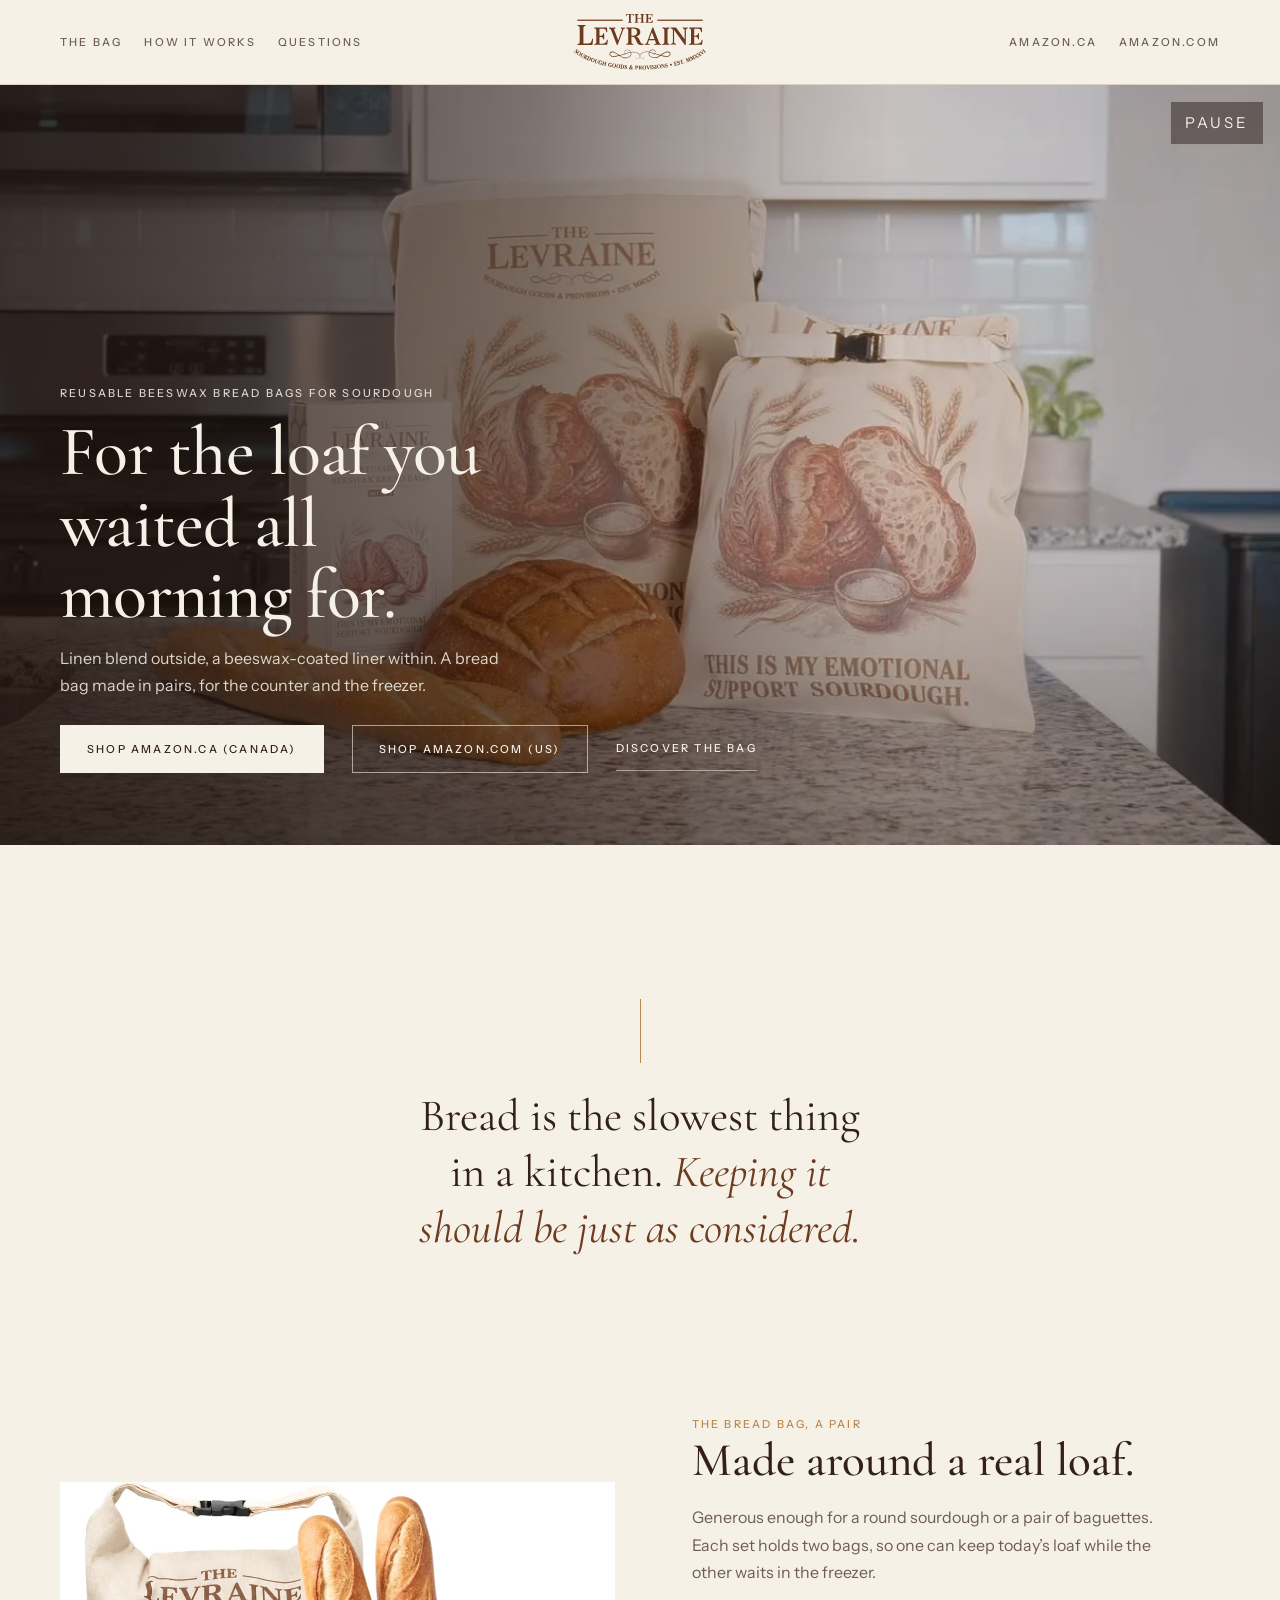
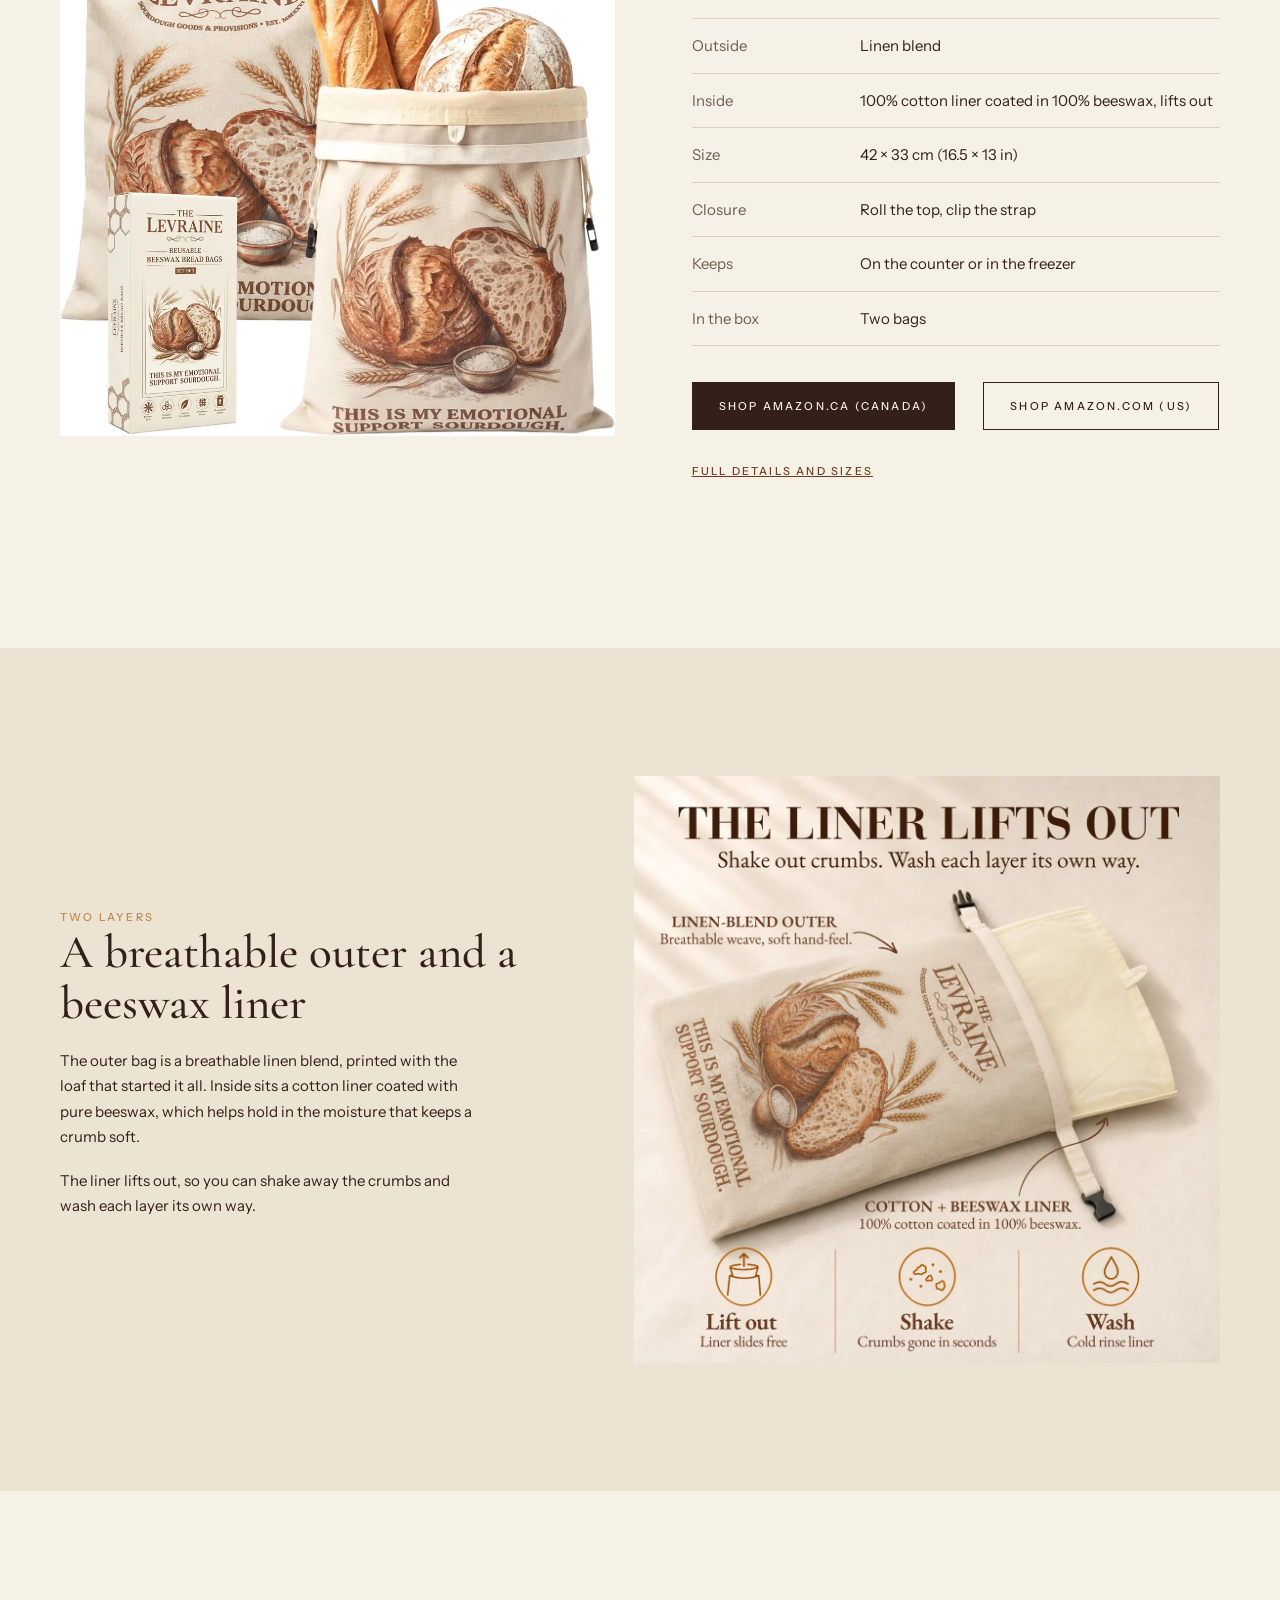
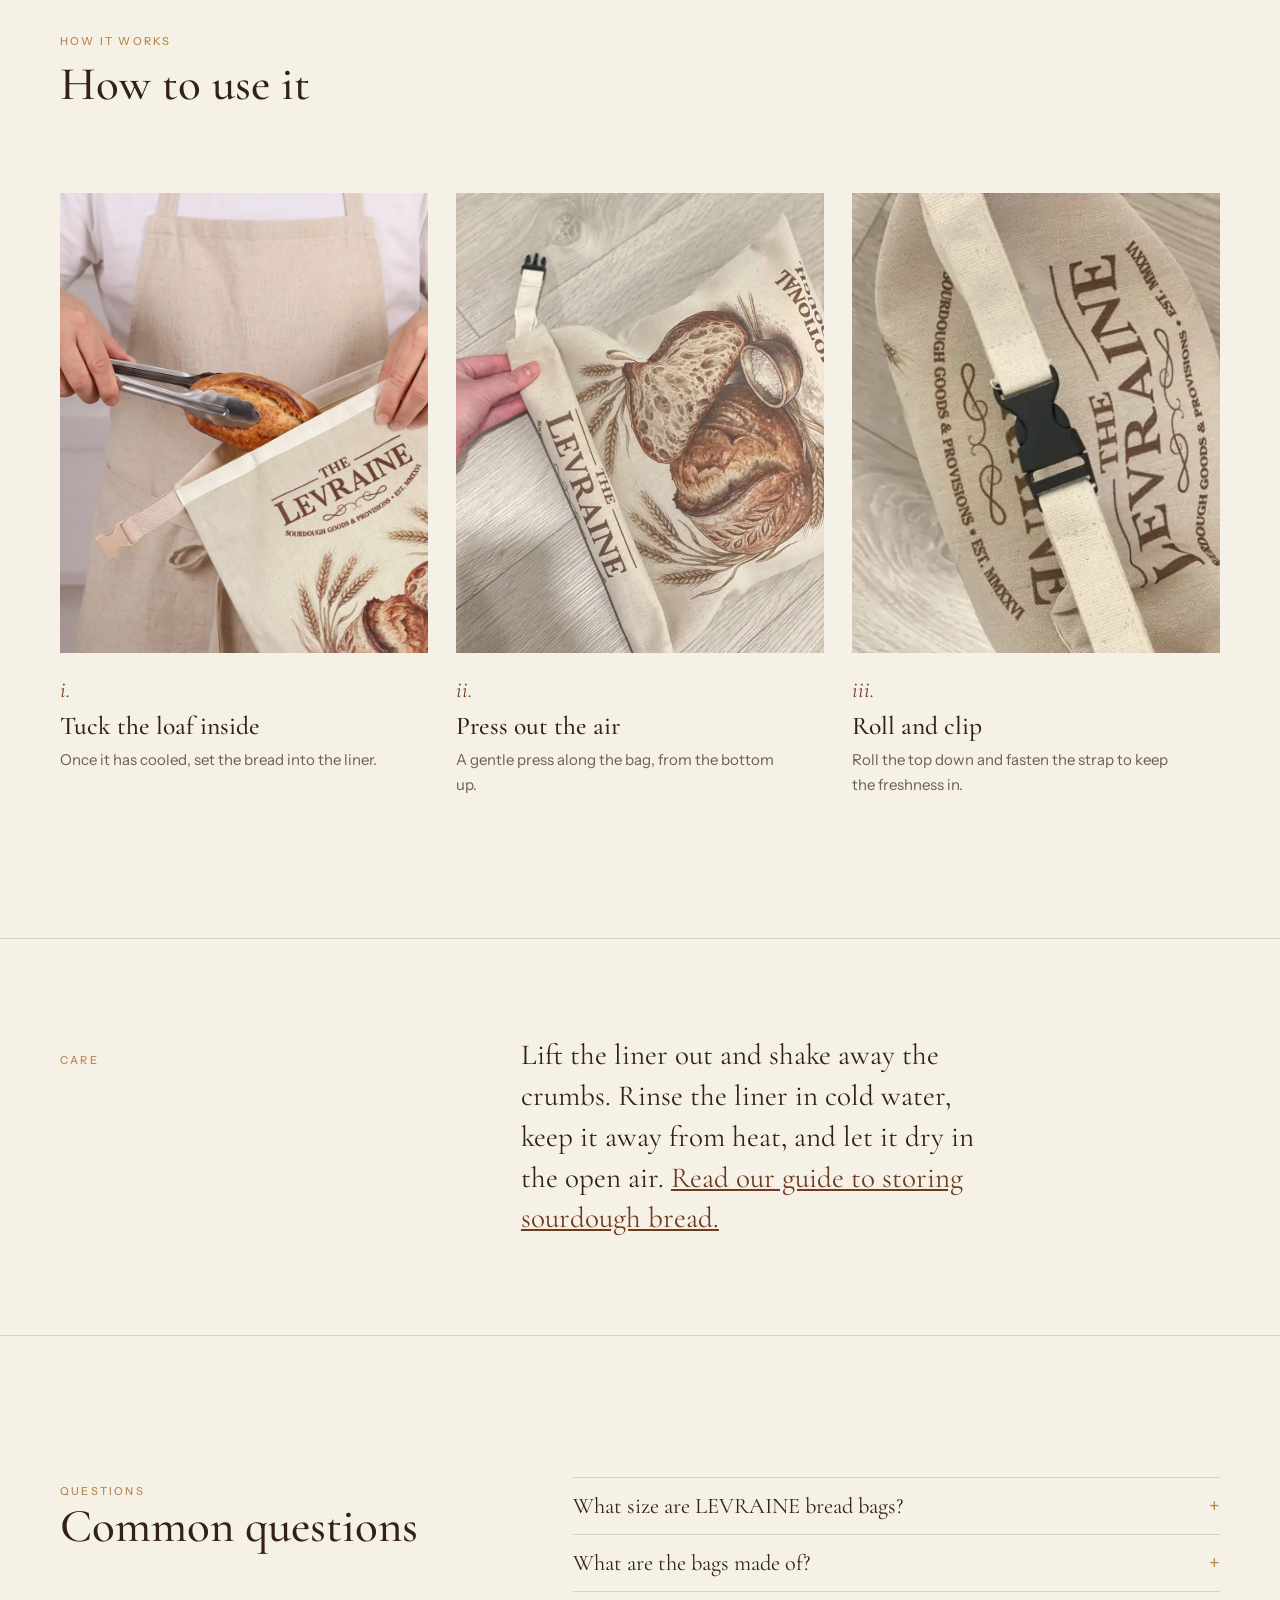
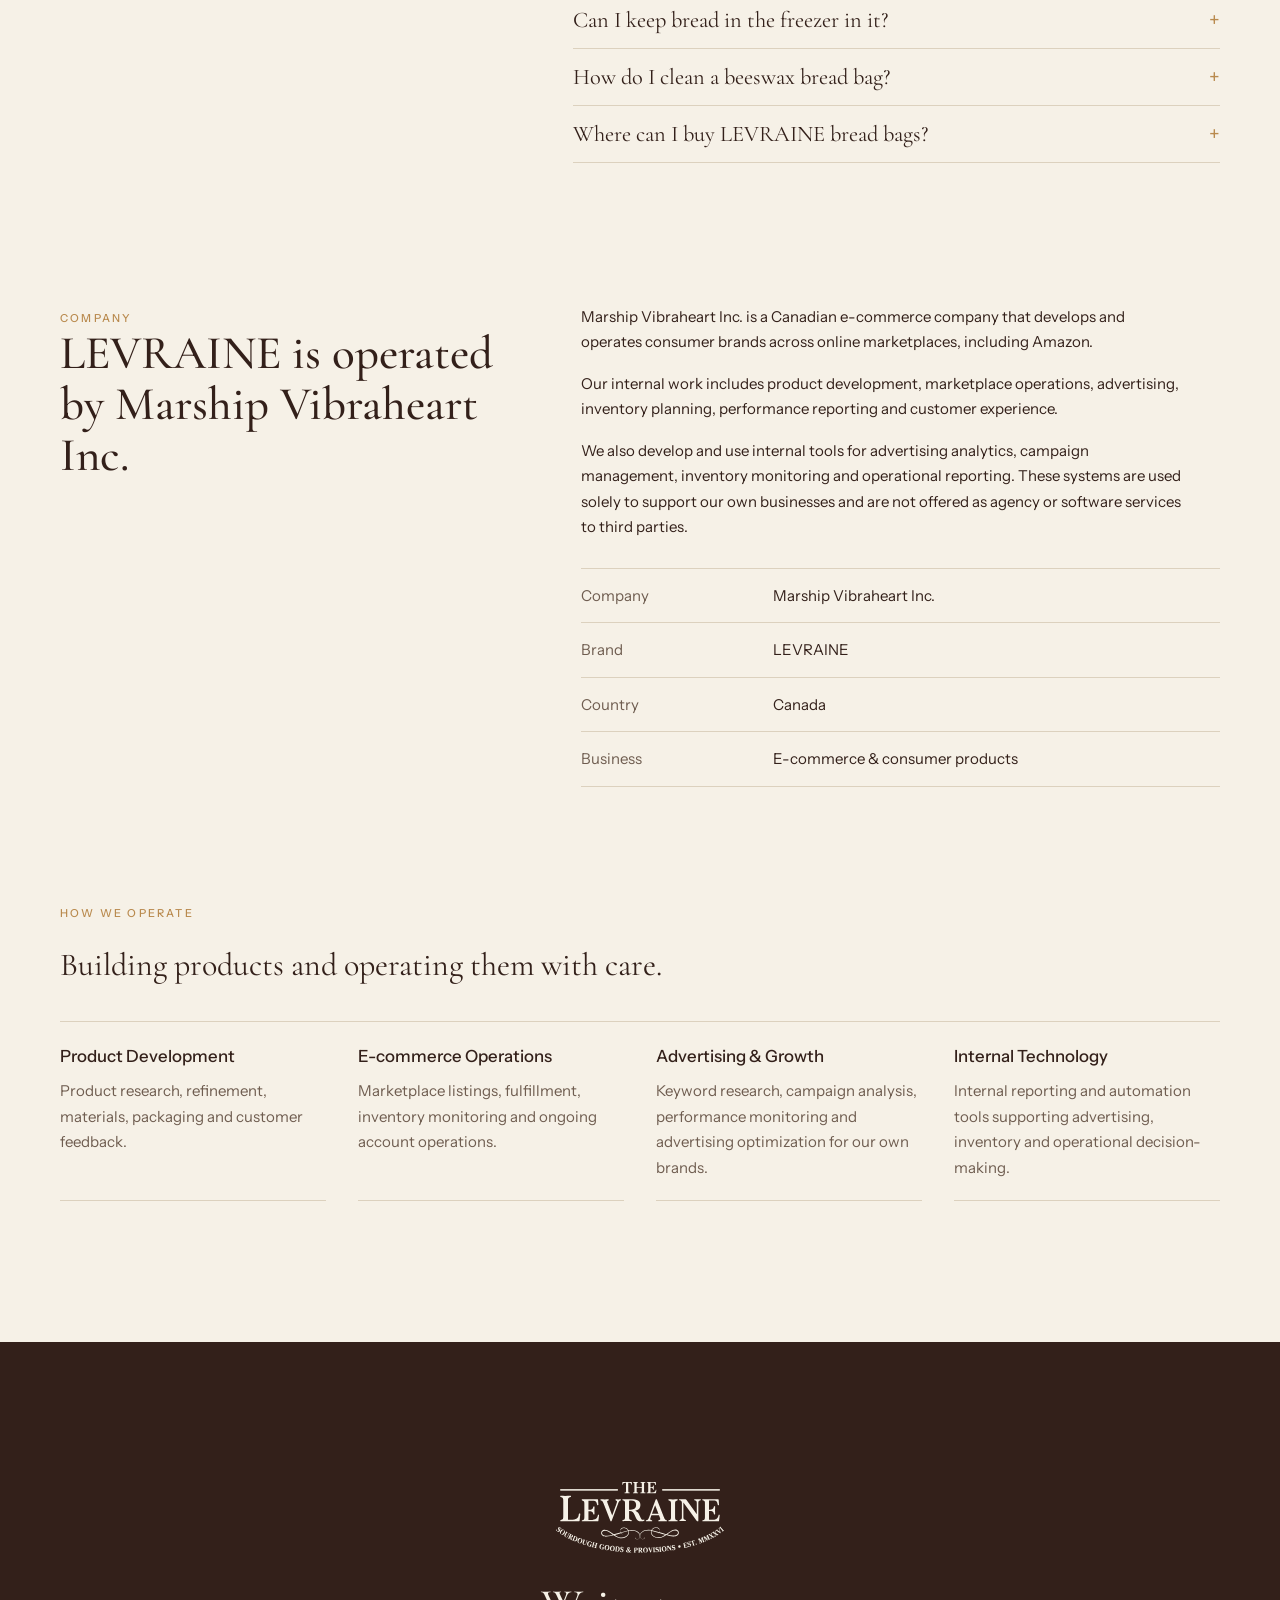
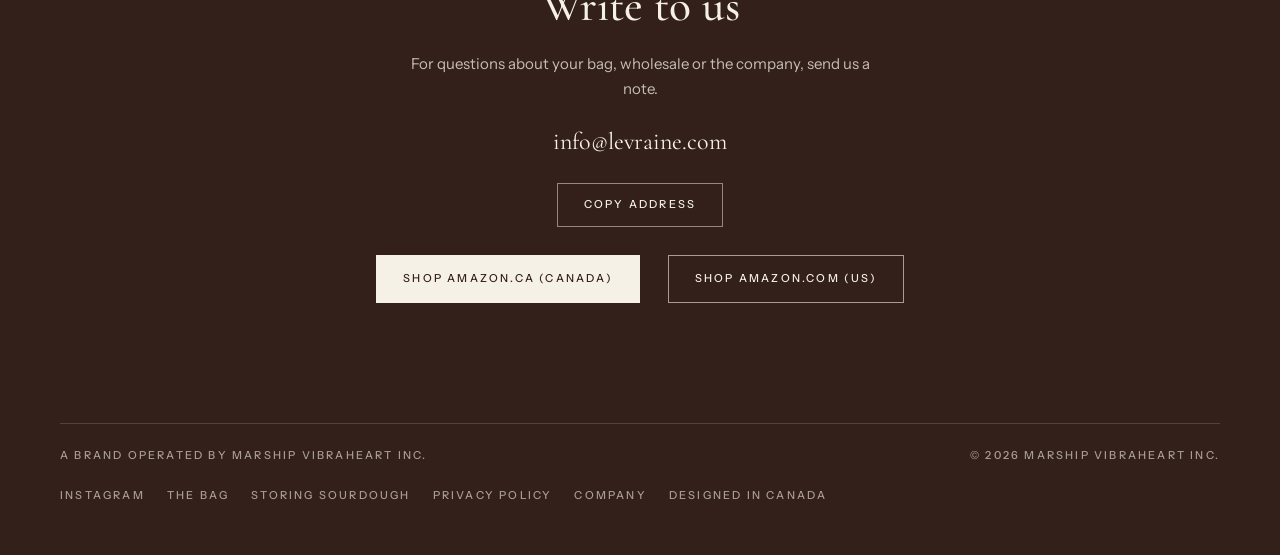
==== index.html @ 13f2ebc7 "Company 段加返四格 How we operate 同 footer 'A brand operated by…'，文字照舊版（VIB-314） Co-Authored-By: Claude S" ====
<!doctype html>
<html lang="en">
<head>
<meta charset="utf-8">
<meta name="viewport" content="width=device-width, initial-scale=1, viewport-fit=cover">
<title>Reusable Beeswax Bread Bags for Sourdough by LEVRAINE</title>
<meta name="description" content="A set of two XL reusable bread bags with linen-blend exteriors and removable beeswax-coated cotton liners, made for sourdough and artisan loaves. Shop on Amazon.ca and Amazon.com.">
<meta name="theme-color" content="#F6F1E7">
<link rel="canonical" href="https://levraine.com/">
<link rel="icon" href="data:image/svg+xml,<svg xmlns=%22http://www.w3.org/2000/svg%22 viewBox=%220 0 100 100%22><rect width=%22100%22 height=%22100%22 rx=%2218%22 fill=%22%236E3B1F%22/><text x=%2250%22 y=%2268%22 text-anchor=%22middle%22 font-size=%2256%22 fill=%22%23F6F1E7%22 font-family=%22Georgia%22>L</text></svg>">
<meta property="og:title" content="Reusable Beeswax Bread Bags for Sourdough by LEVRAINE">
<meta property="og:description" content="Linen blend outside, beeswax within. Bread bags made in pairs, designed in Canada.">
<meta property="og:image" content="https://levraine.com/assets/video/kitchen-poster.webp">
<link rel="preload" href="assets/fonts/cormorant-garamond-latin-500-normal.woff2" as="font" type="font/woff2" crossorigin>
<script type="application/ld+json">
{
  "@context": "https://schema.org",
  "@graph": [
    {
      "@type": "Organization",
      "@id": "https://levraine.com/#org",
      "name": "Marship Vibraheart Inc.",
      "url": "https://levraine.com/",
      "email": "info@levraine.com",
      "address": { "@type": "PostalAddress", "addressCountry": "CA" },
      "brand": { "@id": "https://levraine.com/#brand" }
    },
    {
      "@type": "Brand",
      "@id": "https://levraine.com/#brand",
      "name": "LEVRAINE",
      "alternateName": ["The Levraine", "Levraine"],
      "url": "https://levraine.com/",
      "sameAs": ["https://www.instagram.com/levraine.ca/", "https://www.amazon.ca/dp/B0H5FXR8X4", "https://www.amazon.com/dp/B0H5FXR8X4"]
    },
    {
      "@type": "Product",
      "@id": "https://levraine.com/#bread-bags",
      "name": "LEVRAINE Beeswax Bread Bags for Sourdough, 2 Pack XL, Removable Liners",
      "description": "A set of two XL reusable bread bags with a linen-blend outer and a removable liner of 100% cotton coated in 100% beeswax. Roll the top and clip the strap to close. For the counter or the freezer.",
      "brand": { "@id": "https://levraine.com/#brand" },
      "manufacturer": { "@id": "https://levraine.com/#org" },
      "sku": "LEV-BAG-ESD-01",
      "mpn": "LEV-BAG-ESD-01",
      "image": ["https://levraine.com/assets/img/bag-set.webp", "https://levraine.com/assets/img/liner-lifts-out.webp"],
      "material": "Linen blend outer; 100% cotton liner coated in 100% beeswax",
      "size": "42 x 33 cm (16.5 x 13 in)",
      "url": "https://levraine.com/",
      "sameAs": ["https://www.amazon.ca/dp/B0H5FXR8X4", "https://www.amazon.com/dp/B0H5FXR8X4"]
    },
    {
      "@type": "FAQPage",
      "mainEntity": [
        { "@type": "Question", "name": "What size are LEVRAINE bread bags?", "acceptedAnswer": { "@type": "Answer", "text": "Each bag measures 42 x 33 cm (16.5 x 13 in) laid flat, before rolling. That fits a round sourdough loaf or a pair of baguettes. Each set has two bags." } },
        { "@type": "Question", "name": "What are the bags made of?", "acceptedAnswer": { "@type": "Answer", "text": "The outer bag is a linen blend. The liner is 100% cotton coated in 100% beeswax, and it lifts out." } },
        { "@type": "Question", "name": "Can I keep bread in the freezer in it?", "acceptedAnswer": { "@type": "Answer", "text": "Yes. The bags are made for the counter or the freezer, so one bag can hold today's loaf while the other waits in the freezer." } },
        { "@type": "Question", "name": "How do I clean a beeswax bread bag?", "acceptedAnswer": { "@type": "Answer", "text": "Lift the liner out and shake out the crumbs. Rinse the liner in cold water, keep it away from heat, and let it air dry." } },
        { "@type": "Question", "name": "Where can I buy LEVRAINE bread bags?", "acceptedAnswer": { "@type": "Answer", "text": "On Amazon.ca in Canada and Amazon.com in the United States, under ASIN B0H5FXR8X4." } }
      ]
    }
  ]
}
</script>
<style>
/* Fonts are self-hosted on purpose: the privacy notice lists Cloudflare as the only third party
   on this site, so no Google Fonts or other outside requests are made. */
@font-face { font-family: "Cormorant Garamond"; src: url(assets/fonts/cormorant-garamond-latin-400-normal.woff2) format("woff2"); font-weight: 400; font-style: normal; font-display: swap; }
@font-face { font-family: "Cormorant Garamond"; src: url(assets/fonts/cormorant-garamond-latin-500-normal.woff2) format("woff2"); font-weight: 500; font-style: normal; font-display: swap; }
@font-face { font-family: "Cormorant Garamond"; src: url(assets/fonts/cormorant-garamond-latin-400-italic.woff2) format("woff2"); font-weight: 400; font-style: italic; font-display: swap; }
@font-face { font-family: "Instrument Sans"; src: url(assets/fonts/instrument-sans-latin-400-normal.woff2) format("woff2"); font-weight: 400; font-display: swap; }
@font-face { font-family: "Instrument Sans"; src: url(assets/fonts/instrument-sans-latin-500-normal.woff2) format("woff2"); font-weight: 500; font-display: swap; }

:root {
  --paper: #F6F1E7;     /* unbleached flour */
  --linen: #ECE3D2;     /* the bag's linen */
  --ink: #33201A;       /* dark crust */
  --brown: #6E3B1F;     /* the logo's brown */
  --muted: #6F5D50;
  --hair: #DCD1BE;
  --wheat: #B98A4E;
  --serif: "Cormorant Garamond", Garamond, Georgia, serif;
  --sans: "Instrument Sans", "Helvetica Neue", Arial, sans-serif;
  color-scheme: light;
}
* { box-sizing: border-box; }
html { scroll-behavior: smooth; }
@media (prefers-reduced-motion: reduce) { html { scroll-behavior: auto; } }
body { margin: 0; background: var(--paper); color: var(--ink); font: 400 0.9375rem/1.7 var(--sans); -webkit-font-smoothing: antialiased; }
img, video { display: block; max-width: 100%; height: auto; }
a { color: inherit; }
a:focus-visible, button:focus-visible { outline: 1px solid currentColor; outline-offset: 5px; }
.skip { position: absolute; left: -9999px; }
.skip:focus { left: 16px; top: 16px; z-index: 10; background: var(--paper); padding: 10px 14px; }
.in { max-width: 1240px; margin: 0 auto; padding-left: max(16px, env(safe-area-inset-left, 0px)); padding-right: max(16px, env(safe-area-inset-right, 0px)); }
@media (min-width: 760px) { .in { padding-left: max(40px, env(safe-area-inset-left, 0px)); padding-right: max(40px, env(safe-area-inset-right, 0px)); } }
.caps { text-transform: uppercase; letter-spacing: 0.2em; font-size: 0.6875rem; font-weight: 500; }
.serif { font-family: var(--serif); }
.logo { color: var(--brown); display: block; }

/* Header */
header.top { position: relative; z-index: 2; background: var(--paper); border-bottom: 1px solid var(--hair); }
header.top .in { display: grid; grid-template-columns: 1fr auto 1fr; align-items: center; min-height: 84px; gap: 12px; }
header.top nav { display: flex; gap: 22px; flex-wrap: wrap; }
header.top nav a { text-decoration: none; padding-block: 12px; color: var(--muted); }
header.top nav a:hover { color: var(--ink); }
header.top .home { width: 132px; padding-block: 8px; }
header.top .right { justify-self: end; }
@media (max-width: 720px) {
  header.top .in { grid-template-columns: 1fr; justify-items: center; padding-block: 10px; gap: 0; }
  header.top .left { display: none; }
  header.top .right { justify-self: center; }
}

/* Opening film */
.film { position: relative; background: var(--ink); color: var(--paper); overflow: hidden; }
.film video, .film .poster { width: 100%; height: min(86vh, 760px); min-height: 520px; object-fit: cover; opacity: 0.88; }
.film::after { content: ""; position: absolute; inset: 0; background: linear-gradient(180deg, rgba(31,19,14,0.1) 20%, rgba(31,19,14,0.82) 92%); pointer-events: none; }
@media (min-width: 900px) { .film::after { background: linear-gradient(90deg, rgba(31,19,14,0.78) 0%, rgba(31,19,14,0.45) 42%, rgba(31,19,14,0) 70%), linear-gradient(180deg, rgba(31,19,14,0) 55%, rgba(31,19,14,0.35) 100%); } }
.film .words { position: absolute; z-index: 1; left: 0; right: 0; bottom: clamp(32px, 6vw, 72px); }
.film .kicker { margin: 0 0 14px; font-family: var(--sans); color: rgba(246,241,231,0.85); }
.film .big { color: var(--paper); margin: 0 0 14px; font-family: var(--serif); font-weight: 500; font-size: clamp(2.4rem, 1.5rem + 3.6vw, 5rem); line-height: 1.02; letter-spacing: -0.01em; max-width: 14ch; }
.film p { margin: 0 0 26px; max-width: 40ch; color: rgba(246,241,231,0.86); font-size: 1rem; }
.acts { display: flex; flex-wrap: wrap; gap: 14px 28px; align-items: center; }
.btn { display: inline-flex; align-items: center; justify-content: center; min-height: 48px; padding: 0 26px; text-decoration: none; border: 1px solid currentColor; }
.btn.solid { background: var(--paper); color: var(--ink); border-color: var(--paper); }
.btn.solid:hover { background: transparent; color: var(--paper); }
.link { text-decoration: none; padding-block: 12px; border-bottom: 1px solid rgba(246,241,231,0.5); }
.film .toggle { position: absolute; z-index: 1; right: max(16px, env(safe-area-inset-right, 0px)); top: 16px; min-width: 44px; min-height: 44px; background: rgba(31,19,14,0.45); color: var(--paper); border: 1px solid rgba(246,241,231,0.4); font: inherit; cursor: pointer; padding: 0 14px; }

/* An opening line */
.line { text-align: center; }
.line .in { padding-block: clamp(80px, 12vw, 160px); display: grid; justify-items: center; gap: 26px; }
.line p { margin: 0; max-width: 26ch; font-family: var(--serif); font-size: clamp(1.7rem, 1.2rem + 2vw, 2.9rem); line-height: 1.25; text-wrap: balance; }
.line p i { color: var(--brown); }
.line .wheat { width: 1px; height: 64px; background: var(--wheat); }

/* The bag */
.bag .in { display: grid; gap: clamp(40px, 6vw, 96px); padding-bottom: clamp(80px, 11vw, 150px); align-items: center; }
@media (min-width: 900px) { .bag .in { grid-template-columns: 1.05fr 1fr; } }
.bag figure { margin: 0; }
.bag figure img { width: 100%; }
.bag h2, .section-h { margin: 0 0 18px; font-family: var(--serif); font-weight: 500; font-size: clamp(2rem, 1.5rem + 1.8vw, 3.2rem); line-height: 1.08; }
.bag .lede { margin: 0 0 32px; max-width: 44ch; color: var(--muted); font-size: 1rem; }
.spec { margin: 0 0 36px; border-top: 1px solid var(--hair); }
.spec div { display: grid; grid-template-columns: 9.5rem 1fr; gap: 16px; padding: 14px 0; border-bottom: 1px solid var(--hair); }
.spec dt { color: var(--muted); }
.spec dd { margin: 0; }
@media (max-width: 420px) { .spec div { grid-template-columns: 1fr; gap: 2px; } }
.btn.ghost { color: var(--paper); border-color: rgba(246,241,231,0.6); }
.btn.ghost:hover { border-color: var(--paper); }
.btn.line { color: var(--ink); border-color: var(--ink); }
.btn.line:hover { background: var(--ink); color: var(--paper); }
.btn.dark { background: var(--ink); color: var(--paper); border-color: var(--ink); }
.btn.dark:hover { background: transparent; color: var(--ink); }

/* Two layers: full-bleed photo with words over linen */
.layers { background: var(--linen); }
.layers .in { display: grid; gap: clamp(32px, 5vw, 72px); padding-block: clamp(72px, 10vw, 140px); align-items: center; }
@media (min-width: 900px) { .layers .in { grid-template-columns: 1fr 1.15fr; } }
.layers .words p { margin: 0 0 18px; max-width: 42ch; }
.liner { margin: 0; }
.liner img { width: 100%; }
.pair { display: grid; grid-template-columns: 1fr 1fr; gap: 12px; align-items: end; }
.pair img { width: 100%; aspect-ratio: 3 / 4; object-fit: cover; }
.pair img:first-child { aspect-ratio: 4 / 5; transform: translateY(-28px); }
.note { color: var(--muted); font-size: 0.8125rem; }

/* Ritual: three photographs in a row, numbered, no boxes */
.ritual .in { padding-block: clamp(80px, 11vw, 150px); }
.ritual header { display: grid; gap: 10px; margin-bottom: clamp(36px, 5vw, 64px); max-width: 640px; }
.ritual header .caps { color: var(--wheat); }
.steps { list-style: none; margin: 0; padding: 0; display: grid; gap: clamp(36px, 4vw, 48px); }
@media (min-width: 760px) { .steps { grid-template-columns: repeat(3, 1fr); gap: 28px; } }
.steps img { width: 100%; aspect-ratio: 4 / 5; object-fit: cover; margin-bottom: 18px; }
.steps .n { font-family: var(--serif); font-style: italic; color: var(--brown); font-size: 1.4rem; }
.steps h3 { margin: 2px 0 6px; font-family: var(--serif); font-weight: 500; font-size: 1.6rem; line-height: 1.15; }
.steps p { margin: 0; color: var(--muted); max-width: 34ch; }

/* Care: one quiet band */
.care { border-top: 1px solid var(--hair); border-bottom: 1px solid var(--hair); }
.care .in { display: grid; gap: 24px; padding-block: clamp(56px, 8vw, 96px); }
@media (min-width: 900px) { .care .in { grid-template-columns: 1fr 1.6fr; align-items: baseline; } }
.care p { margin: 0; font-family: var(--serif); font-size: clamp(1.35rem, 1.1rem + 0.9vw, 1.85rem); line-height: 1.4; max-width: 34ch; }

/* Questions */
.faq .in { padding-block: clamp(80px, 11vw, 150px) 0; display: grid; gap: clamp(28px, 4vw, 64px); }
@media (min-width: 900px) { .faq .in { grid-template-columns: 1fr 1.4fr; } }
.qa { border-top: 1px solid var(--hair); }
.qa details { border-bottom: 1px solid var(--hair); }
.qa summary { cursor: pointer; list-style: none; display: flex; justify-content: space-between; gap: 16px; align-items: center; min-height: 56px; padding: 12px 0; font-family: var(--serif); font-size: clamp(1.15rem, 1rem + 0.5vw, 1.4rem); line-height: 1.3; }
.qa summary::-webkit-details-marker { display: none; }
.qa summary::after { content: "+"; font-family: var(--sans); color: var(--wheat); font-size: 1.25rem; flex: none; }
.qa details[open] summary::after { content: "–"; }
.qa details p { margin: 0 0 20px; color: var(--muted); max-width: 60ch; }
.qa a { color: var(--brown); }

/* The house (company details stay on this page: the Amazon Ads application review refers to them) */
.house .in { padding-block: clamp(80px, 11vw, 150px); display: grid; gap: clamp(32px, 5vw, 72px); }
@media (min-width: 900px) { .house .in { grid-template-columns: 1fr 1.4fr; } }
.house .copy p { margin: 0 0 16px; max-width: 60ch; }
.facts { margin: 28px 0 0; display: grid; gap: 0; border-top: 1px solid var(--hair); }
.facts div { display: grid; grid-template-columns: 11rem 1fr; gap: 16px; padding: 14px 0; border-bottom: 1px solid var(--hair); }
.facts dt { color: var(--muted); }
.facts dd { margin: 0; }
.ops { grid-column: 1 / -1; padding-top: clamp(24px, 4vw, 48px); }
.ops-h { font-family: var(--serif, Georgia, serif); font-weight: 400; font-size: clamp(1.4rem, 3vw, 2rem); margin: 14px 0 28px; }
.ops-grid { display: grid; gap: 0 32px; grid-template-columns: repeat(auto-fit, minmax(220px, 1fr)); border-top: 1px solid var(--hair); }
.ops-grid div { padding: 20px 0; border-bottom: 1px solid var(--hair); }
.ops-grid h4 { margin: 0 0 8px; font-weight: 500; font-size: 1.05rem; }
.ops-grid p { margin: 0; max-width: 34ch; color: var(--muted); }
@media (max-width: 520px) { .facts div { grid-template-columns: 1fr; gap: 2px; } }

/* Contact */
.contact { background: var(--ink); color: var(--paper); }
.contact .in { padding-block: clamp(80px, 11vw, 140px) 40px; display: grid; justify-items: center; text-align: center; gap: 20px; }
.contact .logo { color: var(--paper); width: 168px; margin-bottom: 8px; }
.contact h2 { margin: 0; font-family: var(--serif); font-weight: 500; font-size: clamp(1.9rem, 1.4rem + 1.8vw, 3rem); line-height: 1.1; }
.contact p { margin: 0; max-width: 46ch; color: rgba(246,241,231,0.75); }
.mail { font-family: var(--serif); font-size: 1.5rem; user-select: all; }
.copy-btn { font: 500 0.6875rem/1 var(--sans); letter-spacing: 0.2em; text-transform: uppercase; color: var(--paper); background: transparent; border: 1px solid rgba(246,241,231,0.5); padding: 15px 26px; min-height: 44px; cursor: pointer; }
.copy-btn:hover { border-color: var(--paper); }
.contact .acts { margin-top: 8px; }
footer.end { align-items: center; margin-top: clamp(56px, 8vw, 100px); width: 100%; display: flex; justify-content: space-between; flex-wrap: wrap; gap: 12px 24px; padding-top: 22px; border-top: 1px solid rgba(246,241,231,0.16); color: rgba(246,241,231,0.6); }
footer.end a { text-decoration: none; padding-block: 10px; }
footer.end nav { display: flex; align-items: center; gap: 22px; flex-wrap: wrap; }

/* Gentle reveal. Content is visible without JavaScript; motion is skipped for reduced-motion users. */
.js .rise { opacity: 0; transform: translateY(18px); transition: opacity .9s ease, transform .9s ease; }
.js .rise.on { opacity: 1; transform: none; }
@media (prefers-reduced-motion: reduce) { .js .rise { opacity: 1; transform: none; transition: none; } }
</style>
</head>
<body>
<svg width="0" height="0" style="position:absolute" aria-hidden="true"><symbol id="lv-logo" viewBox="0 0 440.23 185.61"><defs><style>.lv1,.lv2{fill:currentColor;}.lv2{fill-rule:evenodd;}</style></defs><path class="lv1" d="M174,1.08l-.41,5.66c0,.42.18.42.5.42h.68c.32,0,.41,0,.55-.42.77-3.33,1.27-4.74,6.58-4.87h1.5V24.22c0,2.16-.5,3.12-3.18,3.62-.41.08-.59.21-.59.54v.38c0,.41.23.54.68.54,2,0,4.68-.13,6.68-.13,1.77,0,3.77.13,5.41.13.45,0,.63-.13.63-.54v-.38c0-.33-.18-.46-.59-.54-2.72-.5-3.09-1.46-3.13-3.62V1.87h.5c6.22,0,6.68,1.34,7.54,4.87.09.34.23.42.54.42h.69c.31,0,.49,0,.49-.42l-.4-5.66C198.64.29,198.41,0,197.28,0H175.43C174.29,0,174.07.29,174,1.08Z"/><path class="lv1" d="M205.5,5.87V23.43c0,2.75-.18,3.83-3.18,4.41-.41.08-.59.21-.59.54v.38c0,.41.23.54.64.54,2,0,4.72-.13,6.67-.13,1.77,0,3.82.13,5.5.13.41,0,.63-.13.63-.54v-.38c0-.33-.18-.46-.59-.54-3-.58-3.18-1.66-3.18-4.41V15.69h13.45v7.74c0,2.75-.14,3.83-3.18,4.41-.36.08-.59.21-.59.54v.38c0,.41.23.54.68.54,1.64,0,3.64-.09,5.41-.13h1.09c1.77,0,3.9.13,5.63.13.41,0,.59-.13.59-.54v-.38c0-.33-.18-.46-.55-.54-3-.58-3.17-1.66-3.17-4.41V5.87c0-2.71.13-3.83,3.17-4.41.37-.08.55-.21.55-.54V.54c0-.41-.18-.54-.59-.54-1.68,0-3.73.09-5.5.13h-1.22C225.4.09,223.4,0,221.76,0c-.45,0-.68.13-.68.54V.92c0,.33.23.46.59.54,3,.58,3.18,1.7,3.18,4.41v7.91H211.4V5.87c0-2.71.19-3.83,3.18-4.41.41-.08.59-.21.59-.54V.54c0-.41-.22-.54-.63-.54-1.68,0-3.73.13-5.5.13h-1.18C206.09.13,204,0,202.37,0c-.41,0-.64.13-.64.54V.92c0,.33.18.46.59.54C205.32,2,205.5,3.16,205.5,5.87Z"/><path class="lv1" d="M241.66,5.87v17.6c0,2.71-.18,3.83-3.18,4.37-.41.08-.59.21-.59.58v.38c0,.37.22.54.63.54,1.18,0,2.55,0,3.91-.09h18.26c1.09,0,1.32-.29,1.41-1.08l.95-7c.05-.46-.09-.67-.59-.67h-.41c-.45,0-.63.13-.72.63-.91,3.74-2.77,6.28-10.59,6.28h-3.18V15.77h.91c3.5,0,5.54.5,6.13,3.79.05.42.14.58.55.58h.64c.5,0,.59-.21.59-.58,0-1.83-.14-3.29-.14-4.79,0-1.79.18-3.24.18-4.7,0-.37-.13-.58-.54-.58h-.64c-.45,0-.59.12-.68.58-.64,3.21-2.54,3.83-6,3.83h-1v-12H252c6,0,6.81.5,7.9,4.37l.27,1.13c.14.37.23.58.73.58h.5c.5,0,.63-.25.59-.67l-.41-6.2C261.55.29,261.33,0,260.24,0H238.52c-.41,0-.63.13-.63.54V.92c0,.33.18.46.59.54C241.48,2,241.66,3.16,241.66,5.87Z"/><path class="lv1" d="M31.39,98.75V49.66c0-6.17.38-8.73,6.65-10.06.85-.19,1.23-.48,1.23-1.24v-.85c0-.95-.47-1.23-1.33-1.23-4.27,0-9.87.28-13.95.28-3.71,0-8.07-.28-11.49-.28-.95,0-1.33.28-1.33,1.23v.85c0,.76.38,1,1.23,1.24C18.67,40.93,19,43.49,19,49.66V89.73c0,6.27-.28,8.73-6.55,10.06-.85.19-1.23.48-1.23,1.24v.85c0,1,.38,1.24,1.33,1.24,1.9,0,4.17-.1,6.45-.1H59.21c2.47,0,2.56-.66,2.75-2.47L63.67,84c.1-.76-.19-1.23-1-1.23H61.39c-.76,0-1.33.09-1.52,1.33l-.38,2.28c-1.23,8-4.74,12.34-21.36,12.34Z"/><path class="lv1" d="M74.31,56.94V91.57c0,5.32-.32,7.53-5.73,8.6-.74.16-1.06.41-1.06,1.14v.74c0,.74.41,1.07,1.14,1.07,2.13,0,4.59-.09,7-.17h32.92c2,0,2.37-.57,2.53-2.13L112.87,87c.08-.9-.16-1.31-1.06-1.31h-.74c-.82,0-1.14.24-1.31,1.23-1.64,7.36-5,12.36-19.07,12.36H85V76.43h1.63c6.31,0,10,1,11.06,7.45.08.82.24,1.14,1,1.14h1.14c.9,0,1.07-.41,1.07-1.14,0-3.61-.25-6.47-.25-9.42,0-3.52.33-6.38.33-9.25,0-.74-.25-1.15-1-1.15H98.79c-.82,0-1.06.25-1.23,1.15-1.14,6.3-4.58,7.53-10.89,7.53H85V49.08h8c10.81,0,12.28,1,14.24,8.6l.49,2.21c.25.74.41,1.15,1.31,1.15h.91c.9,0,1.14-.5,1.06-1.31l-.74-12.2c-.08-1.56-.49-2.13-2.45-2.13H68.66c-.73,0-1.14.24-1.14,1.06v.74c0,.65.32.9,1.06,1.06C74,49.41,74.31,51.62,74.31,56.94Z"/><path class="lv1" d="M162.4,57.33c3-7.82,3.63-8.22,6.85-9.11.73-.16,1.05-.32,1.05-1v-.72a1,1,0,0,0-1.13-1.05c-2,0-3,.24-5,.24H162.4c-2.1,0-3.79-.24-5.08-.24-1,0-1.29.16-1.29,1.05v.72c0,.73.33.89,1,1.13,1.85.56,2.9,1.21,2.9,3a17.57,17.57,0,0,1-1.45,5.48l-11.2,30.88L135.72,56.76c-1.21-3.06-1.94-4.83-1.94-6,0-1.29,1-1.77,3.47-2.58.73-.16,1.05-.32,1.05-1v-.72a.93.93,0,0,0-1.05-1.05c-3,0-6.21.24-9.19.24s-7.17-.24-10.32-.24c-.88,0-1.21.24-1.21,1.05v.72c0,.73.33.89,1,1,3.71,1.13,4.76,1.69,7.42,8.54l17.65,45.47a1,1,0,0,0,1.13.89h.81a1.16,1.16,0,0,0,1.21-.81Z"/><path class="lv1" d="M191.49,72.43V51.73c0-2.3.65-2.95,3.11-2.95h2c8.76,0,13.42,3.76,13.42,11.7s-4.75,12-13.75,12Zm-5.73-27.17h-3.28c-3.6,0-3.6-.16-7.28-.16-.82,0-1.06.32-1.06,1.06v.74c0,.73.32.9,1,1.06,5.15,1.39,5.73,2.21,5.73,8.68V91.17c0,6.54-.74,7.36-5.73,8.67-.66.17-1,.33-1,1.07v.73c0,.82.32,1.07,1,1.07,3,0,6.71-.17,10-.25h2c3.19.08,7.12.25,10.14.25.66,0,1.07-.25,1.07-1.07v-.73c0-.74-.41-.9-1.07-1.07-4.91-1.31-5.72-2.13-5.72-8.1V76.27h1.8c6.71,0,9.57,3,13,10.81l2,4.58c4.18,9.57,7.86,11.46,14.9,11.46a15.62,15.62,0,0,0,7.77-1.64c.65-.41,1-.9.41-1.88l.08.08c-.41-1-.82-1.23-1.47-1a5.64,5.64,0,0,1-2.54.57c-2.37,0-4.33-2-7.85-10.31l-1.56-3.27c-2.21-5-5.4-8.43-10.56-10.32,8.43-1.55,13.67-5.81,13.67-14.89,0-11.86-9-15.38-24.47-15.38H194.6C192.47,45.1,189.44,45.26,185.76,45.26Z"/><path class="lv1" d="M259.76,60.68l8.73,22.85H251.43ZM244.25,91.61c-2.53,6.61-3.34,7.51-7.67,8.65-.73.16-1.06.41-1.06,1.06v.73c0,.82.33,1.07,1.22,1.07,3.11,0,2.86-.25,6-.25h1.72c3.59,0,2.77.25,6.53.25.65,0,1.06-.25,1.06-1.07v-.73c0-.65-.33-.9-1.06-1.06-3-.82-4.17-1.55-4.17-3.1,0-1.23.66-2.86,1.63-5.47l1.56-4.4h19.83l1.71,4.4a17.72,17.72,0,0,1,1.63,5.55c0,1.63-1.14,2.2-4.08,3-.65.16-1,.41-1,1.06v.73c0,.82.33,1.07,1,1.07,3.1,0,6.94-.17,10.12-.25s7.26.25,10.28.25c.9,0,1.23-.25,1.23-1.07v-.73c0-.65-.25-.9-1-1.06-3.27-.82-4.17-1.06-7.19-8.57l-18-45.78c-.32-.65-.57-.81-1.14-.81h-1.14a1,1,0,0,0-1.06.81Z"/><path class="lv1" d="M312,91.56V57c0-5.33.33-7.54,5.74-8.69.73-.17,1.06-.41,1.06-1.07v-.74c0-.82-.41-1.06-1.15-1.06-3,0-6.72.24-9.92.24h-2.13c-3.19,0-7-.24-9.92-.24-.73,0-1.15.24-1.15,1.06v.74c0,.66.33.9,1.07,1.07,5.41,1.15,5.74,3.36,5.74,8.69v34.6c0,5.41-.33,7.54-5.74,8.69-.74.16-1.07.41-1.07,1.06v.74c0,.82.42,1.07,1.15,1.07,3.61,0,8.37-.25,11.89-.25,3.2.08,7.05.25,10.08.25.74,0,1.15-.25,1.15-1.07v-.74c0-.65-.33-.9-1.06-1.06C312.28,99.1,312,97,312,91.56Z"/><path class="lv1" d="M373,101.66v-45c0-5.26.24-7.45,5.59-8.58.73-.17,1-.41,1-1.06v-.73c0-.81-.32-1.05-1.13-1.05-3,0-4.62.24-7,.24h-1c-2.52,0-4.05-.24-7.13-.24-.73,0-1.06.24-1.06,1.05V47c0,.65.33.89,1,1.06,5.42,1.13,5.67,3.32,5.67,8.58v28L341.65,46.56a2.52,2.52,0,0,0-2.51-1.22h-7.78c-3.89,0-3.65-.24-7.62-.24-.81,0-1.13.24-1.13,1v.73c0,.73.32,1,1.05,1.13,5.27,1,6.08,2.84,6.24,7.05V90.88c0,5.35-.32,7.45-5.67,8.59-.73.16-1.06.4-1.06,1v.73c0,.81.41,1.06,1.14,1.06,3.32,0,5-.17,8.1-.25,2.43.08,4,.25,7,.25.73,0,1.14-.25,1.14-1.06v-.73c0-.65-.33-.89-1.06-1-5.35-1.14-5.67-3.24-5.67-8.59V53.44l34.6,48.22c.89,1.21,1.54,1.46,2.27,1.46h.81A1.29,1.29,0,0,0,373,101.66Z"/><path class="lv1" d="M390.29,56.7V91.51c0,5.35-.33,7.57-5.76,8.64-.74.17-1.07.41-1.07,1.16v.74c0,.74.41,1.07,1.15,1.07,2.14,0,4.61-.09,7.08-.17h33.08c2,0,2.39-.57,2.55-2.14l1.73-13.91c.08-.9-.17-1.31-1.07-1.31h-.74c-.83,0-1.15.24-1.32,1.23-1.64,7.41-5,12.43-19.17,12.43H401v-23h1.65c6.34,0,10,1,11.11,7.49.08.82.25,1.15,1,1.15h1.15c.91,0,1.07-.41,1.07-1.15,0-3.62-.25-6.51-.25-9.47,0-3.54.33-6.42.33-9.3,0-.74-.24-1.15-1-1.15h-1.15c-.82,0-1.07.25-1.23,1.15-1.15,6.34-4.61,7.57-11,7.57H401V48.8h8.07c10.86,0,12.35,1,14.32,8.64l.49,2.22c.25.74.42,1.16,1.32,1.16h.91c.9,0,1.15-.5,1.07-1.32l-.75-12.26c-.08-1.57-.49-2.14-2.46-2.14H384.61c-.74,0-1.15.24-1.15,1.07v.74c0,.66.33.9,1.07,1.07C390,49.13,390.29,51.35,390.29,56.7Z"/><rect class="lv1" x="11.28" y="19.28" width="150.72" height="2.76"/><rect class="lv1" x="11.28" y="19.28" width="150.72" height="2.76"/><rect class="lv1" x="278.45" y="19.28" width="150.72" height="2.76"/><rect class="lv1" x="278.45" y="19.28" width="150.72" height="2.76"/><path class="lv1" d="M2.17,124.09,0,126.79l.86.69a.36.36,0,0,1,.52-.09,9.57,9.57,0,0,0,1.79,2.38,4.69,4.69,0,0,0,6.56-.56c3-3.78-2.71-6.81-.94-9a1.73,1.73,0,0,1,2.5-.21c2,1.58-.32,3.2.66,4l.44.36,2.06-2.57-.65-.52c-.16.11-.37.2-.53.07a2.77,2.77,0,0,1-.45-.91,3.86,3.86,0,0,0-1.1-1.4,4,4,0,0,0-5.59.42c-3,3.7,2.69,6.84.75,9.25a2,2,0,0,1-3,.34c-2.48-2-.54-4-1.18-4.49Z"/><path class="lv1" d="M13.63,136.33c-2.31-1.54-.49-5,.69-6.75s3.67-4.73,6-3.2.49,5-.7,6.75S15.92,137.87,13.63,136.33Zm-.5.74c3.16,2.12,6.88,1.14,9.11-2.18s1.71-7.12-1.47-9.25-6.87-1.14-9.1,2.19S10,135,13.13,137.07Z"/><path class="lv1" d="M26.24,129.64l-.13.24c-.62,1.09.77.65,0,1.93l-3.62,6.44c-1.41,2.49-.12,4.63,2.19,5.93s4.65,1.11,5.86-1l3.78-6.71c.73-1.28,1.07.13,1.68-1l.14-.24-2.68-1.51-.14.24c-.61,1.09.77.65,0,1.93l-3.79,6.71a2.66,2.66,0,0,1-3.77.91c-1.82-1-1.51-2.54-.57-4.21l3.42-6.07c.72-1.28,1.06.13,1.67-1l.14-.25Z"/><path class="lv1" d="M37.13,143.49l.14.07c.51.25.49,1.25.51,1.82l.15,5.27,3.47,1.68.15-.3c.42-.87-.44-.44-.51-1.49l-.28-3.92c-.09-1.33-.21-1.92-1.41-2.61l0,0,.43.21c1.46.71,3.61,1,4.75-1.34a3.18,3.18,0,0,0-1.6-4.31l-6.28-3-.14.3c-.51,1,.81.58.19,1.87l-4,8.29c-.62,1.29-1.08,0-1.59,1l-.15.31,4.41,2.14.15-.31c.5-1-.82-.58-.19-1.87Zm2.6-5.36,1.37.67a2.09,2.09,0,0,1,.58,2.89c-1,2-2.38,1.7-3.35,1.23l-.75-.37Z"/><path class="lv1" d="M50.51,143.14l1.19.5c.41.17,3.09,1.37,1,6.36-1.34,3.15-2.91,4.77-5.59,3.63l-.87-.37Zm-3.27,11.69c2.8,1.19,6.62.5,8.39-3.66,1.58-3.72,0-7-2.9-8.23l-5.41-2.29-.13.31c-.45,1.06.85.54.29,1.86l-3.6,8.48c-.56,1.32-1.09,0-1.54,1.08l-.13.31Z"/><path class="lv1" d="M60.65,159.54c-2.61-1-1.65-4.73-.92-6.72s2.45-5.47,5-4.51,1.65,4.73.91,6.72S63.24,160.49,60.65,159.54Zm-.31.84c3.57,1.31,7-.51,8.34-4.27s0-7.32-3.6-8.64-7,.51-8.34,4.27S56.76,159.06,60.34,160.38Z"/><path class="lv1" d="M71.74,150.24l-.08.27c-.38,1.19.88.48.43,1.88l-2.26,7c-.88,2.73.82,4.56,3.34,5.38s4.78.15,5.54-2.19l2.35-7.34c.45-1.4,1.07-.08,1.45-1.27l.09-.26-2.93-1-.08.27c-.39,1.19.88.48.43,1.88l-2.36,7.33a2.68,2.68,0,0,1-3.52,1.65c-2-.64-2-2.19-1.4-4l2.13-6.63c.45-1.4,1.07-.08,1.45-1.27l.09-.27Z"/><path class="lv1" d="M93.15,160.8l1-3.54-.91-.26c-.15.17-.24.34-.51.26s-1.17-1.33-3.21-1.9c-3.56-1-6.82,1.34-7.85,5-1.21,4.32.89,7.35,4.93,8.48,1.27.36,5.34.92,5.69-.33l.09-.32c-.64-.26-.57-.53-.4-1.1l.54-2a1.83,1.83,0,0,1,.77-1.29l-4.41-1.24-.07.27c-.4,1.42,1.25.26.61,2.53l-.32,1.15c-.34,1.2-1,1.79-2.35,1.41-2.89-.82-2.44-4.56-1.77-6.94s2.13-5.24,4.87-4.47c2.89.82,1.24,3.7,2.82,4.14Z"/><path class="lv1" d="M98.87,164.22l.92-3.78c.35-1.43,1.06-.17,1.36-1.38l.06-.27-4.76-1.16-.06.27c-.3,1.22.91.42.57,1.85l-2.18,8.95c-.34,1.43-1.06.16-1.35,1.37l-.07.28,4.76,1.15.07-.27c.29-1.21-.92-.41-.57-1.84l1-4.09,4.73,1.15-1,4.09c-.35,1.42-1.11.15-1.4,1.36l-.07.27,4.81,1.17.07-.27c.29-1.21-.92-.42-.57-1.85l2.17-8.95c.35-1.43,1.06-.16,1.36-1.37l.06-.27L104,159.47l-.06.27c-.3,1.21.91.42.57,1.84l-.92,3.78Z"/><path class="lv1" d="M125.37,168l.71-3.62-.92-.18c-.14.18-.21.36-.49.31s-1.27-1.24-3.36-1.65c-3.62-.7-6.69,1.9-7.41,5.61-.86,4.4,1.48,7.25,5.59,8.05,1.3.26,5.4.49,5.65-.79l.07-.33c-.67-.2-.61-.48-.5-1.06l.39-2a1.83,1.83,0,0,1,.66-1.35l-4.49-.88-.06.27c-.28,1.44,1.27.15.82,2.47L121.8,174c-.24,1.23-.82,1.87-2.22,1.6-3-.58-2.81-4.34-2.34-6.77s1.7-5.4,4.5-4.85c3,.58,1.53,3.58,3.15,3.89Z"/><path class="lv1" d="M132.71,178c-2.74-.45-2.52-4.33-2.17-6.42s1.37-5.83,4.09-5.39,2.51,4.34,2.17,6.43S135.43,178.43,132.71,178Zm-.15.89c3.75.61,6.73-1.82,7.38-5.77s-1.4-7.19-5.17-7.81-6.73,1.82-7.38,5.77S128.79,178.25,132.56,178.87Z"/><path class="lv1" d="M146.87,180.1c-2.75-.37-2.64-4.26-2.35-6.37s1.19-5.86,3.93-5.49,2.64,4.26,2.35,6.36S149.6,180.47,146.87,180.1Zm-.12.88c3.77.51,6.68-2,7.21-6s-1.61-7.14-5.39-7.65-6.68,2-7.21,6S143,180.47,146.75,181Z"/><path class="lv1" d="M159.8,170.12l1.28.14c.44.05,3.35.42,2.77,5.8-.36,3.4-1.4,5.41-4.3,5.1l-.93-.1Zm.26,12.14a6.21,6.21,0,0,0,7-5.93c.44-4-2.05-6.7-5.16-7l-5.84-.62,0,.33c-.13,1.15,1,.27.81,1.7l-1,9.16c-.16,1.42-1,.34-1.16,1.48l0,.34Z"/><path class="lv1" d="M167.92,179.59l-.3,3.45,1.1.1c0-.22.15-.38.38-.36a10,10,0,0,0,2.81,1,4.68,4.68,0,0,0,5.14-4.11c.42-4.84-6.05-4.14-5.81-7a1.73,1.73,0,0,1,2-1.57c2.52.21,1.52,2.84,2.77,2.94l.56.05.28-3.28-.82-.07c-.07.18-.2.37-.41.36a3.08,3.08,0,0,1-.88-.51A3.81,3.81,0,0,0,173,170a4,4,0,0,0-4.41,3.47c-.41,4.73,6.05,4.17,5.78,7.25a2,2,0,0,1-2.29,2c-3.17-.27-2.66-3-3.48-3.06Z"/><path class="lv1" d="M190.19,176.47a6.31,6.31,0,0,1-.88-2.77,1.43,1.43,0,0,1,1.54-1.46,1.71,1.71,0,0,1,1.51,2C192.29,175.57,191.31,176.08,190.19,176.47Zm2.51,1.88c0,.93,1.17.18,1.12,1.25a2.47,2.47,0,0,1-.76,1.6,24.7,24.7,0,0,1-2.39-3.81c1.44-.37,3.14-1.42,3.23-3.17.1-1.95-1.85-2.89-3.42-3a3.57,3.57,0,0,0-4,3.18,5.91,5.91,0,0,0,.84,2.93c-1.78.53-3.77,1.11-3.89,3.41-.15,2.79,2.48,4,4.74,4.13a5.6,5.6,0,0,0,3.55-.93,3.94,3.94,0,0,0,2.61,1.25c.86.05,2.54-.2,3-1l-.65-.63a1.34,1.34,0,0,1-1,.34c-.76,0-1.59-1.11-2-1.77a12.67,12.67,0,0,0,1.37-2.16c.42-1,1.41-.71,1.45-1.38l0-.44-3.86-.21ZM191,183.26a2.63,2.63,0,0,1-1.67.49,3.06,3.06,0,0,1-2.74-3.41,2.21,2.21,0,0,1,1.23-2Z"/><path class="lv1" d="M208.9,185.34V185c0-1.16-1.14-.19-1.12-1.63l.08-3.92,1.89,0c2.05,0,4.47-.52,4.53-3.69.05-2.56-2-3.48-4.11-3.52l-6.08-.12v.34c0,1.15,1,.18,1,1.62l-.17,9.21c0,1.43-1,.43-1,1.58v.33ZM208,173.28l.88,0c1.36,0,2.36.53,2.32,2.46s-1.09,2.7-2.31,2.68l-1,0Z"/><path class="lv1" d="M219.6,179.37h.16c.57,0,1,.91,1.26,1.41l2.45,4.67h3.85v-.34c0-1-.58-.2-1.11-1.11l-2-3.4c-.66-1.16-1-1.64-2.41-1.73v0h.48c1.62,0,3.69-.67,3.68-3.28a3.19,3.19,0,0,0-3.33-3.18l-7,0v.34c0,1.15,1,.16,1,1.59l0,9.22c0,1.43-1,.44-1,1.6v.33h4.9v-.33c0-1.16-1-.17-1-1.6Zm0-6h1.52a2.09,2.09,0,0,1,1.79,2.34c0,2.22-1.39,2.57-2.47,2.58h-.83Z"/><path class="lv1" d="M234.61,184.72c-2.78.06-3.28-3.8-3.33-5.92s.26-6,3-6.05,3.28,3.79,3.33,5.91S237.37,184.65,234.61,184.72Zm0,.89c3.8-.1,6.28-3,6.17-7s-2.71-6.8-6.53-6.71-6.27,3-6.17,7S230.81,185.7,234.63,185.61Z"/><path class="lv1" d="M248.78,180.89l-3-7a5.38,5.38,0,0,1-.3-.71c0-.6.95-.11.9-1.05l0-.38-5,.24,0,.28c0,1,.7.3,1.16,1.4l4.73,11.14,1.34-.07,3.48-11.61c.35-1.19,1.14-.31,1.08-1.43v-.28l-3.22.16,0,.28c.05,1,1,.49,1,1.1a2.78,2.78,0,0,1-.16.76Z"/><path class="lv1" d="M253.9,171.37l0,.28c.08,1.24,1,.12,1.11,1.58l.6,9.2c.1,1.46-1,.47-.9,1.71l0,.28,4.92-.32,0-.28c-.08-1.24-1-.12-1.11-1.58l-.6-9.2c-.09-1.46,1-.47.9-1.71l0-.28Z"/><path class="lv1" d="M260.78,180.57l.27,3.45,1.1-.09c0-.22.09-.4.32-.42a9.67,9.67,0,0,0,2.93.5,4.7,4.7,0,0,0,4.39-4.91c-.39-4.84-6.65-3.09-6.88-5.91a1.73,1.73,0,0,1,1.68-1.87c2.52-.2,2,2.55,3.21,2.45l.57-.05-.27-3.28-.82.07c0,.19-.13.4-.34.41a2.8,2.8,0,0,1-.95-.35,3.88,3.88,0,0,0-1.76-.27,4,4,0,0,0-3.78,4.15c.38,4.73,6.65,3.13,6.9,6.21a2,2,0,0,1-2,2.3c-3.17.25-3.11-2.51-3.94-2.45Z"/><path class="lv1" d="M270.08,170.14l0,.28c.12,1.24,1,.09,1.16,1.56l.88,9.17c.14,1.46-1,.5-.85,1.74l0,.28,4.91-.47,0-.28c-.12-1.24-1-.09-1.16-1.55l-.88-9.17c-.14-1.47,1-.51.85-1.75l0-.27Z"/><path class="lv1" d="M284.11,181.28c-2.76.32-3.61-3.48-3.85-5.59s-.29-6,2.45-6.29,3.61,3.48,3.85,5.58S286.85,181,284.11,181.28Zm.1.89c3.77-.44,6-3.59,5.51-7.57s-3.31-6.53-7.11-6.09-6,3.59-5.51,7.57S280.41,182.61,284.21,182.17Z"/><path class="lv1" d="M294.46,167.34l-4.19.6,0,.27c.18,1.24,1.13,0,1.34,1.48l1.3,9.12c.21,1.46-1,.57-.87,1.8l0,.28,3.31-.48,0-.27c-.18-1.24-1.15,0-1.35-1.48l-1.26-8.77,8.3,9.72,1.26-.18-1.57-11c-.21-1.45.92-.54.74-1.78l0-.27-3.06.43,0,.28c.18,1.23,1,0,1.23,1.5l.83,5.76Z"/><path class="lv1" d="M304,175.67l.57,3.41,1.08-.18c0-.22.06-.41.29-.44a10,10,0,0,0,3,.24,4.7,4.7,0,0,0,4-5.27c-.8-4.79-6.89-2.51-7.36-5.3a1.73,1.73,0,0,1,1.52-2c2.49-.42,2.17,2.37,3.4,2.16l.56-.09-.54-3.25-.82.14c0,.19-.09.41-.3.44a2.84,2.84,0,0,1-1-.27,3.94,3.94,0,0,0-1.78-.12,4,4,0,0,0-3.41,4.46c.78,4.68,6.89,2.55,7.4,5.6a2,2,0,0,1-1.74,2.46c-3.14.52-3.31-2.24-4.13-2.11Z"/><path class="lv1" d="M323.87,172.31a3.28,3.28,0,1,0-3.7-2.61A3.21,3.21,0,0,0,323.87,172.31Z"/><path class="lv1" d="M336.68,160.48l2.24-.54c2-.48,1.87,1.66,2.88,1.41l.52-.12-.82-3.41a2.62,2.62,0,0,1-1.3.74l-7.56,1.83.08.32c.27,1.13,1-.07,1.34,1.33l2.16,9c.34,1.39-.85.67-.58,1.79l.08.32,9.62-2.32-.81-3.35-.41.1c-1.33.32.48,2.35-2,2.95l-2.87.69L338,166.09l1.15-.28c1.26-.3.93,1.19,1.92.95l.47-.11L340.7,163l-.31.08c-1.18.29.05,1.33-1.44,1.69l-1.16.28Z"/><path class="lv1" d="M345.41,167.18l.9,3.34,1.06-.28c0-.22,0-.41.24-.47a10,10,0,0,0,3-.05,4.71,4.71,0,0,0,3.43-5.63c-1.27-4.69-7.11-1.82-7.84-4.55a1.72,1.72,0,0,1,1.3-2.15c2.44-.66,2.4,2.15,3.61,1.82l.54-.14-.85-3.18-.81.21c0,.2,0,.42-.25.48a2.94,2.94,0,0,1-1-.18,4,4,0,0,0-1.78.06,4,4,0,0,0-3,4.77c1.23,4.58,7.11,1.86,7.92,4.84a2,2,0,0,1-1.49,2.62c-3.08.83-3.52-1.9-4.32-1.69Z"/><path class="lv1" d="M353.11,158.38l.47-.14c1.15-.35-1-2,1.92-2.84l.63-.18,2.93,9.74c.42,1.41-1,.72-.6,1.92l.08.26,5-1.49-.09-.27c-.35-1.19-1.13.15-1.56-1.26l-2.93-9.75.62-.18c2.88-.87,2,1.65,3.17,1.3l.47-.14-1-3.39a2.57,2.57,0,0,1-1.25.8L353.58,155a2.61,2.61,0,0,1-1.49,0Z"/><path class="lv1" d="M366.89,161.44a1.55,1.55,0,0,0-.94,2,1.5,1.5,0,1,0,.94-2Z"/><path class="lv1" d="M381.38,154.44l-5.48-6.8-4.06,1.55.09.26c.45,1.17,1-.18,1.52,1.2l3.27,8.61c.53,1.37-.93.79-.48,2l.1.27,3.14-1.2-.1-.26c-.45-1.16-1.11.22-1.63-1.15l-3.06-8h0l6.9,8.64,1-.39-.6-11.18h0l3.1,8.15c.52,1.38-.78.74-.34,1.9l.1.26,4.61-1.75-.09-.26c-.45-1.17-1,.19-1.55-1.18l-3.28-8.61c-.52-1.38.82-.75.37-1.92l-.1-.26-4,1.54Z"/><path class="lv1" d="M395.68,148.53l-5.86-6.47-4,1.78.11.25c.51,1.14,1-.23,1.58,1.11l3.77,8.41c.6,1.34-.88.84-.37,2l.11.25,3.07-1.37-.12-.25c-.51-1.14-1.09.28-1.69-1.06l-3.52-7.85h0l7.39,8.23,1-.46L396,142l0,0,3.57,8c.6,1.34-.74.78-.23,1.92l.11.25,4.51-2-.12-.25c-.51-1.14-1,.25-1.61-1.09l-3.77-8.41c-.6-1.34.77-.79.26-1.93l-.11-.26-4,1.77Z"/><path class="lv1" d="M407.09,142.57l2.81,1.71a2.53,2.53,0,0,1,.91.71c.32.61-.93.39-.41,1.39l.13.25,4.84-2.53-.13-.25c-.51-1-.51.08-1.72-.65l-5.72-3.54.39-4.51c.15-1.67,1.43-1,.82-2.13l-.15-.28-3.39,1.78.13.24c.51,1,1.06-.13,1.37.46a2.2,2.2,0,0,1,0,.92l-.26,2.91-2.84-1.73c-.11-.07-.39-.21-.46-.35-.23-.44.88-.33.4-1.26l-.15-.28L399,137.91l.13.25c.61,1.17.52-.12,1.8.65l5.16,3.14-.41,4.56c-.23,2.65-1.51,1.53-.85,2.8l.13.25,3.43-1.8-.13-.24c-.55-1.06-1,0-1.35-.56a2,2,0,0,1-.08-1Z"/><path class="lv1" d="M417.45,136.8l2.9,1.52a2.54,2.54,0,0,1,1,.66c.36.59-.91.44-.32,1.41l.15.24,4.67-2.83-.15-.24c-.57-.94-.51.11-1.76-.55L418,133.84l.11-4.52c0-1.68,1.36-1.07.68-2.18l-.16-.27-3.28,2,.14.24c.58,1,1.06-.21,1.4.36a2.07,2.07,0,0,1,.11.92l-.07,2.92L414,131.75a1.37,1.37,0,0,1-.48-.31c-.26-.43.86-.39.32-1.28l-.17-.28-4.56,2.77.14.24c.69,1.13.51-.15,1.84.54l5.35,2.81-.12,4.58c-.07,2.65-1.42,1.62-.68,2.85l.15.23,3.31-2-.15-.24c-.61-1-1,.12-1.38-.47a2,2,0,0,1-.14-1Z"/><path class="lv1" d="M429.56,130.41l-6.31-4.25a7.14,7.14,0,0,1-.64-.43c-.34-.49.75-.61.19-1.38l-.21-.3-4,2.89.16.23c.61.85.76-.13,1.74.54l10,6.79,1.1-.78-3.38-11.64c-.35-1.19.78-.88.13-1.79l-.16-.22-2.62,1.87.17.23c.6.84,1.09-.12,1.45.38a3.13,3.13,0,0,1,.27.72Z"/><path class="lv1" d="M428.09,120l.18.22c.79,1,.89-.5,1.83.63l5.87,7.1c.94,1.13-.51,1,.28,1.92l.18.21,3.8-3.14-.18-.22c-.79-1-.89.5-1.83-.63l-5.87-7.1c-.94-1.13.51-1-.28-1.92l-.18-.21Z"/><path class="lv2" d="M219.46,136.76a13.82,13.82,0,0,0-1.85-3.24,15.09,15.09,0,0,0-3-2.82,24.29,24.29,0,0,0-7.22-3.46,34.58,34.58,0,0,0-16.79-.69l-.34.07a13.84,13.84,0,0,0-11.48-7.36c-6.21-.28-11.53,4-11,10.49,0,.35.15,2.82.83,2.62-4.79,1.42-9.7,2.86-14.83,4.16l-2.19.64c-3.87-2.59-7.78-5.32-12-7.82-5.42-3.12-15.64-7.69-20.67.91-3.61,9.33,8.11,14,14.27,12.79a72.24,72.24,0,0,0,17.83-3.45c5.17,3.45,10.48,6.73,16.75,7.61a24.51,24.51,0,0,0,16.11-3,16.4,16.4,0,0,0,6.48-7,12.39,12.39,0,0,0,.56-8.92c.06-.46,4.83-.57,5.31-.6a35,35,0,0,1,9.37.59c7.42,1.54,17.22,9,13.08,17.53A7.89,7.89,0,0,1,214,150a4.22,4.22,0,0,1-4.13-1.15c-.6-.62-.57-2.76-1.27-2.88-1.17-.19-.53,1.53-.26,2a5.29,5.29,0,0,0,2.19,2,6.5,6.5,0,0,0,5.95-.83C220.74,146.38,221.19,141.1,219.46,136.76Zm-47.78-13.84c5.21-4.88,14-2.1,17.12,4-6.44,1.37-12.9,3.28-19.62,5.27A6.9,6.9,0,0,1,171.68,122.92Zm-37.9,17.81c-6.47,1-15.5-2.66-12.68-9.58,7.69-8,18.39.41,27.64,6.86A69.08,69.08,0,0,1,133.78,140.73Zm55.06-4.21c-5.23,10.15-21.48,11.92-31.89,4.1-1-.6-2-1.25-3-1.88,5.37-1.5,10.64-3.09,15.77-4.65,2.69,3.24,7.19,4.52,9.27.39-2.25,3.81-6.35,2.5-8.77-.54,6.45-2,12.7-3.84,18.59-5.33.2,0,.4-.06.61-.11A11.06,11.06,0,0,1,188.84,136.52Z"/><path class="lv2" d="M223.79,148.6a6.5,6.5,0,0,0,6,.83,5.29,5.29,0,0,0,2.19-2c.27-.46.91-2.18-.26-2-.7.12-.66,2.25-1.27,2.88a4.22,4.22,0,0,1-4.12,1.15,7.87,7.87,0,0,1-4.77-4.25c-4.14-8.53,5.66-16,13.08-17.52a34.64,34.64,0,0,1,9.37-.59c.48,0,5.25.14,5.31.6a12.36,12.36,0,0,0,.56,8.91,16.35,16.35,0,0,0,6.48,7,24.4,24.4,0,0,0,16.11,3c6.28-.87,11.59-4.15,16.75-7.61A72.25,72.25,0,0,0,307,142.5c6.16,1.25,17.88-3.46,14.27-12.79-5-8.6-15.25-4-20.67-.92-4.2,2.5-8.11,5.24-12,7.83-.73-.22-1.46-.42-2.19-.65-5.13-1.29-10-2.73-14.83-4.16.68.21.8-2.26.83-2.62.55-6.48-4.78-10.76-11-10.49A13.83,13.83,0,0,0,250,126.07l-.33-.08a34.86,34.86,0,0,0-16.8.69,24.32,24.32,0,0,0-7.22,3.47,15.09,15.09,0,0,0-3,2.82,13.43,13.43,0,0,0-1.85,3.24C219,140.55,219.49,145.83,223.79,148.6Zm47.26-16.94c-6.71-2-13.18-3.91-19.62-5.27,3.11-6.12,11.91-8.91,17.12-4A6.89,6.89,0,0,1,271.05,131.66Zm20.44,5.8c9.25-6.46,20-14.87,27.64-6.87,2.82,6.93-6.21,10.58-12.68,9.58A69.18,69.18,0,0,1,291.49,137.46ZM250.78,128l.6.11c5.89,1.49,12.14,3.37,18.6,5.33-2.43,3-6.53,4.34-8.78.53,2.08,4.14,6.58,2.85,9.27-.38,5.13,1.56,10.4,3.15,15.77,4.64-1,.64-2,1.29-2.95,1.89-10.42,7.82-26.67,6-31.9-4.1A11.06,11.06,0,0,1,250.78,128Z"/></symbol></svg>
<a class="skip" href="#main">Skip to content</a>

<header class="top">
  <div class="in">
    <nav class="left caps" aria-label="Primary"><a href="#bag">The bag</a><a href="#ritual">How it works</a><a href="#questions">Questions</a></nav>
    <a class="home" href="#main" aria-label="LEVRAINE, home"><svg class="logo" viewBox="0 0 440.23 185.61" role="img" aria-label="LEVRAINE logo: The Levraine, sourdough goods and provisions, established 2026"><use href="#lv-logo"/></svg></a>
    <nav class="right caps" aria-label="Shop"><a href="https://www.amazon.ca/dp/B0H5FXR8X4" rel="noopener" target="_blank">Amazon.ca</a><a href="https://www.amazon.com/dp/B0H5FXR8X4" rel="noopener" target="_blank">Amazon.com</a></nav>
  </div>
</header>

<main id="main">
  <section class="film" aria-labelledby="h1">
    <video id="film" autoplay muted loop playsinline preload="metadata" poster="assets/video/kitchen-poster.webp" aria-hidden="true">
      <source src="assets/video/kitchen.mp4" type="video/mp4">
    </video>
    <button class="toggle caps" id="film-toggle" type="button" aria-pressed="false">Pause</button>
    <div class="words">
      <div class="in">
        <h1 id="h1" class="caps kicker">Reusable beeswax bread bags for sourdough</h1>
        <p class="big">For the loaf you waited all morning for.</p>
        <p>Linen blend outside, a beeswax-coated liner within. A bread bag made in pairs, for the counter and the freezer.</p>
        <div class="acts">
          <a class="btn solid caps" href="https://www.amazon.ca/dp/B0H5FXR8X4" rel="noopener" target="_blank">Shop Amazon.ca (Canada)</a>
          <a class="btn ghost caps" href="https://www.amazon.com/dp/B0H5FXR8X4" rel="noopener" target="_blank">Shop Amazon.com (US)</a>
          <a class="link caps" href="#bag">Discover the bag</a>
        </div>
      </div>
    </div>
  </section>

  <section class="line" aria-label="Our thinking">
    <div class="in">
      <span class="wheat" aria-hidden="true"></span>
      <p class="rise">Bread is the slowest thing in a kitchen. <i>Keeping it should be just as considered.</i></p>
    </div>
  </section>

  <section class="bag" id="bag" aria-labelledby="bag-h">
    <div class="in">
      <figure class="rise"><img src="assets/img/bag-set.webp" width="1100" height="1097" alt="The LEVRAINE set of two: one bag rolled and clipped shut, one holding two baguettes and a sourdough loaf, beside the gift box"></figure>
      <div class="rise">
        <span class="caps" style="color:var(--wheat)">The bread bag, a pair</span>
        <h2 id="bag-h">Made around a real loaf.</h2>
        <p class="lede">Generous enough for a round sourdough or a pair of baguettes. Each set holds two bags, so one can keep today’s loaf while the other waits in the freezer.</p>
        <dl class="spec">
          <div><dt>Outside</dt><dd>Linen blend</dd></div>
          <div><dt>Inside</dt><dd>100% cotton liner coated in 100% beeswax, lifts out</dd></div>
          <div><dt>Size</dt><dd>42 × 33 cm (16.5 × 13 in)</dd></div>
          <div><dt>Closure</dt><dd>Roll the top, clip the strap</dd></div>
          <div><dt>Keeps</dt><dd>On the counter or in the freezer</dd></div>
          <div><dt>In the box</dt><dd>Two bags</dd></div>
        </dl>
        <div class="acts"><a class="btn dark caps" href="https://www.amazon.ca/dp/B0H5FXR8X4" rel="noopener" target="_blank">Shop Amazon.ca (Canada)</a><a class="btn line caps" href="https://www.amazon.com/dp/B0H5FXR8X4" rel="noopener" target="_blank">Shop Amazon.com (US)</a></div>
        <p style="margin-top:20px"><a class="caps" href="/products/beeswax-bread-bags/" style="color:var(--brown);display:inline-block;padding-block:12px">Full details and sizes</a></p>
      </div>
    </div>
  </section>

  <section class="layers" aria-labelledby="layers-h">
    <div class="in">
      <div class="words rise">
        <span class="caps" style="color:var(--wheat)">Two layers</span>
        <h2 class="section-h" id="layers-h">A breathable outer and a beeswax liner</h2>
        <p>The outer bag is a breathable linen blend, printed with the loaf that started it all. Inside sits a cotton liner coated with pure beeswax, which helps hold in the moisture that keeps a crumb soft.</p>
        <p>The liner lifts out, so you can shake away the crumbs and wash each layer its own way.</p>
      </div>
      <figure class="liner rise"><img src="assets/img/liner-lifts-out.webp" width="1200" height="1200" loading="lazy" alt="The liner lifts out: a linen-blend outer bag beside its cotton liner coated in beeswax. Lift out, shake out the crumbs, cold rinse the liner."></figure>
    </div>
  </section>

  <section class="ritual" id="ritual" aria-labelledby="ritual-h">
    <div class="in">
      <header class="rise">
        <span class="caps">How it works</span>
        <h2 class="section-h" id="ritual-h">How to use it</h2>
      </header>
      <ol class="steps">
        <li class="rise">
          <img src="assets/img/baker-1100.webp" width="1100" height="1088" loading="lazy" alt="A baker in a linen apron lowering a fresh loaf into the bag with tongs">
          <span class="n">i.</span>
          <h3>Tuck the loaf inside</h3>
          <p>Once it has cooled, set the bread into the liner.</p>
        </li>
        <li class="rise">
          <img src="assets/img/hand-roll-640.webp" width="640" height="853" loading="lazy" alt="A hand pressing the air out of the bag before rolling the top">
          <span class="n">ii.</span>
          <h3>Press out the air</h3>
          <p>A gentle press along the bag, from the bottom up.</p>
        </li>
        <li class="rise">
          <img src="assets/img/buckle-macro-640.webp" width="640" height="480" loading="lazy" alt="Close view of the strap and black buckle closing the rolled bag">
          <span class="n">iii.</span>
          <h3>Roll and clip</h3>
          <p>Roll the top down and fasten the strap to keep the freshness in.</p>
        </li>
      </ol>
    </div>
  </section>

  <section class="care" aria-label="Care">
    <div class="in">
      <span class="caps" style="color:var(--wheat)">Care</span>
      <p>Lift the liner out and shake away the crumbs. Rinse the liner in cold water, keep it away from heat, and let it dry in the open air. <a href="/guides/how-to-store-sourdough-bread/" style="color:var(--brown)">Read our guide to storing sourdough bread.</a></p>
    </div>
  </section>

  <section class="faq" id="questions" aria-labelledby="faq-h">
    <div class="in">
      <div class="rise">
        <span class="caps" style="color:var(--wheat)">Questions</span>
        <h2 class="section-h" id="faq-h">Common questions</h2>
      </div>
      <div class="qa rise">
        <details><summary>What size are LEVRAINE bread bags?</summary><p>Each bag measures 42 × 33 cm (16.5 × 13 in) laid flat, before rolling. That fits a round sourdough loaf or a pair of baguettes. Each set has two bags.</p></details>
        <details><summary>What are the bags made of?</summary><p>The outer bag is a linen blend. The liner is 100% cotton coated in 100% beeswax, and it lifts out.</p></details>
        <details><summary>Can I keep bread in the freezer in it?</summary><p>Yes. The bags are made for the counter or the freezer, so one bag can hold today’s loaf while the other waits in the freezer.</p></details>
        <details><summary>How do I clean a beeswax bread bag?</summary><p>Lift the liner out and shake out the crumbs. Rinse the liner in cold water, keep it away from heat, and let it air dry.</p></details>
        <details><summary>Where can I buy LEVRAINE bread bags?</summary><p>On <a href="https://www.amazon.ca/dp/B0H5FXR8X4" rel="noopener" target="_blank">Amazon.ca</a> in Canada and <a href="https://www.amazon.com/dp/B0H5FXR8X4" rel="noopener" target="_blank">Amazon.com</a> in the United States.</p></details>
      </div>
    </div>
  </section>

  <section class="house" id="company" aria-labelledby="company-h">
    <div class="in">
      <div class="rise">
        <span class="caps" style="color:var(--wheat)">Company</span>
        <h2 class="section-h" id="company-h">LEVRAINE is operated by Marship Vibraheart Inc.</h2>
      </div>
      <div class="copy rise">
        <p>Marship Vibraheart Inc. is a Canadian e-commerce company that develops and operates consumer brands across online marketplaces, including Amazon.</p>
        <p>Our internal work includes product development, marketplace operations, advertising, inventory planning, performance reporting and customer experience.</p>
        <p>We also develop and use internal tools for advertising analytics, campaign management, inventory monitoring and operational reporting. These systems are used solely to support our own businesses and are not offered as agency or software services to third parties.</p>
        <dl class="facts">
          <div><dt>Company</dt><dd>Marship Vibraheart Inc.</dd></div>
          <div><dt>Brand</dt><dd>LEVRAINE</dd></div>
          <div><dt>Country</dt><dd>Canada</dd></div>
          <div><dt>Business</dt><dd>E-commerce & consumer products</dd></div>
        </dl>
      </div>
      <div class="ops rise">
        <span class="caps" style="color:var(--wheat)">How we operate</span>
        <h3 class="ops-h">Building products and operating them with care.</h3>
        <div class="ops-grid">
          <div><h4>Product Development</h4><p>Product research, refinement, materials, packaging and customer feedback.</p></div>
          <div><h4>E-commerce Operations</h4><p>Marketplace listings, fulfillment, inventory monitoring and ongoing account operations.</p></div>
          <div><h4>Advertising &amp; Growth</h4><p>Keyword research, campaign analysis, performance monitoring and advertising optimization for our own brands.</p></div>
          <div><h4>Internal Technology</h4><p>Internal reporting and automation tools supporting advertising, inventory and operational decision-making.</p></div>
        </div>
      </div>
    </div>
  </section>
</main>

<section class="contact" id="contact" aria-labelledby="contact-h">
  <div class="in">
    <svg class="logo" viewBox="0 0 440.23 185.61" aria-hidden="true"><use href="#lv-logo"/></svg>
    <h2 id="contact-h">Write to us</h2>
    <p>For questions about your bag, wholesale or the company, send us a note.</p>
    <span class="mail" id="email">info@levraine.com</span>
    <button class="copy-btn" id="copy-email" type="button">Copy address</button>
    <div class="acts" style="justify-content:center"><a class="btn solid caps" href="https://www.amazon.ca/dp/B0H5FXR8X4" rel="noopener" target="_blank">Shop Amazon.ca (Canada)</a><a class="btn ghost caps" href="https://www.amazon.com/dp/B0H5FXR8X4" rel="noopener" target="_blank">Shop Amazon.com (US)</a></div>
    <footer class="end caps">
      <span>A brand operated by Marship Vibraheart Inc.</span>
      <span>© <span id="year">2026</span> Marship Vibraheart Inc.</span>
      <nav aria-label="Footer"><a href="https://www.instagram.com/levraine.ca/" rel="noopener" target="_blank">Instagram</a><a href="/products/beeswax-bread-bags/">The bag</a><a href="/guides/how-to-store-sourdough-bread/">Storing sourdough</a><a href="privacy.html">Privacy Policy</a><a href="#company">Company</a><span>Designed in Canada</span></nav>
    </footer>
  </div>
</section>

<script>
(function () {
  document.documentElement.classList.add('js');
  document.getElementById('year').textContent = new Date().getFullYear();

  // Reveal on scroll
  var items = document.querySelectorAll('.rise');
  if ('IntersectionObserver' in window) {
    var io = new IntersectionObserver(function (es) {
      es.forEach(function (e) { if (e.isIntersecting) { e.target.classList.add('on'); io.unobserve(e.target); } });
    }, { rootMargin: '0px 0px -8% 0px' });
    items.forEach(function (el) { io.observe(el); });
  } else { items.forEach(function (el) { el.classList.add('on'); }); }

  // Opening film: respect reduced motion, and give a pause control
  var v = document.getElementById('film'), b = document.getElementById('film-toggle');
  var reduce = window.matchMedia && window.matchMedia('(prefers-reduced-motion: reduce)').matches;
  function set(paused) { b.textContent = paused ? 'Play' : 'Pause'; b.setAttribute('aria-pressed', paused ? 'true' : 'false'); }
  if (reduce) { v.removeAttribute('autoplay'); v.pause(); set(true); }
  b.addEventListener('click', function () { if (v.paused) { v.play(); set(false); } else { v.pause(); set(true); } });

  // Copy email
  var btn = document.getElementById('copy-email'), email = document.getElementById('email');
  btn.addEventListener('click', function () {
    var done = function () { btn.textContent = 'Copied'; setTimeout(function () { btn.textContent = 'Copy address'; }, 1800); };
    var fallback = function () { var r = document.createRange(); r.selectNodeContents(email); var s = window.getSelection(); s.removeAllRanges(); s.addRange(r); btn.textContent = 'Selected, press copy'; };
    try { navigator.clipboard.writeText(email.textContent.trim()).then(done, fallback); } catch (e) { fallback(); }
  });
})();
</script>
</body>
</html>
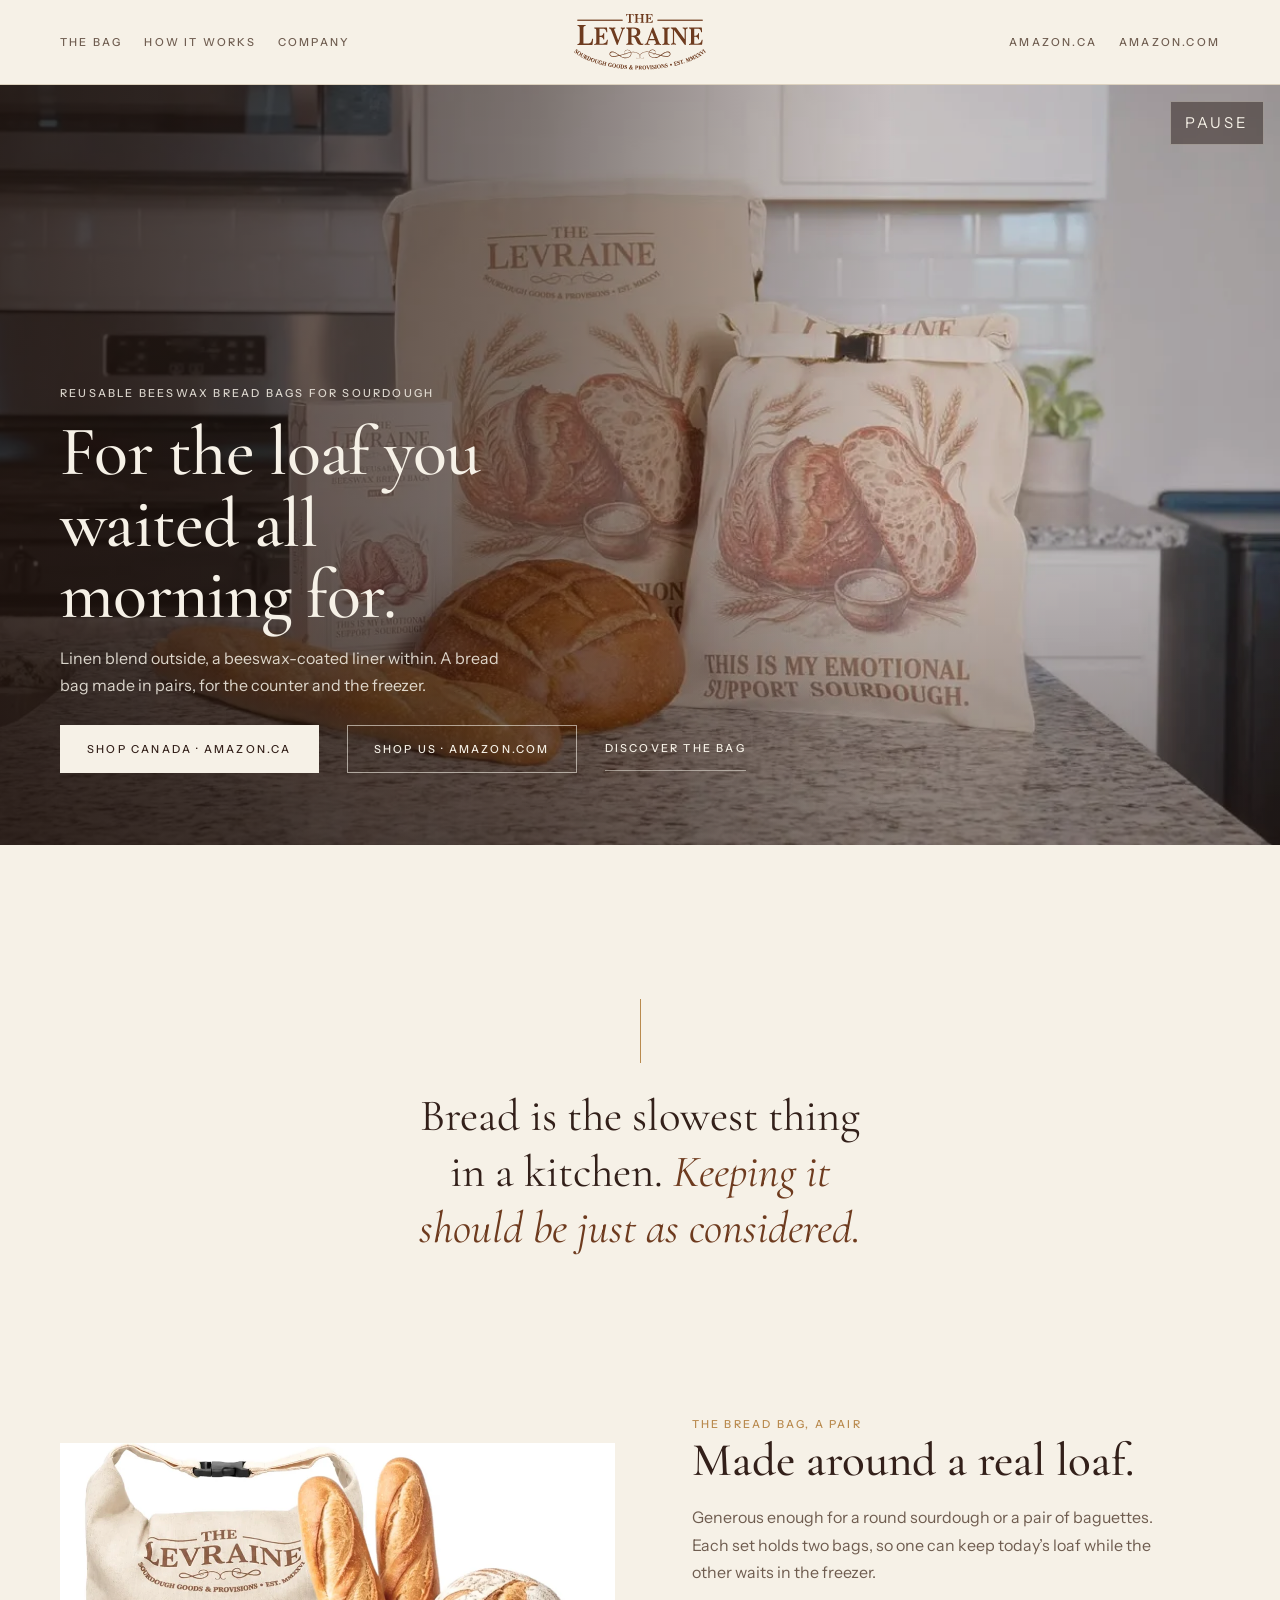
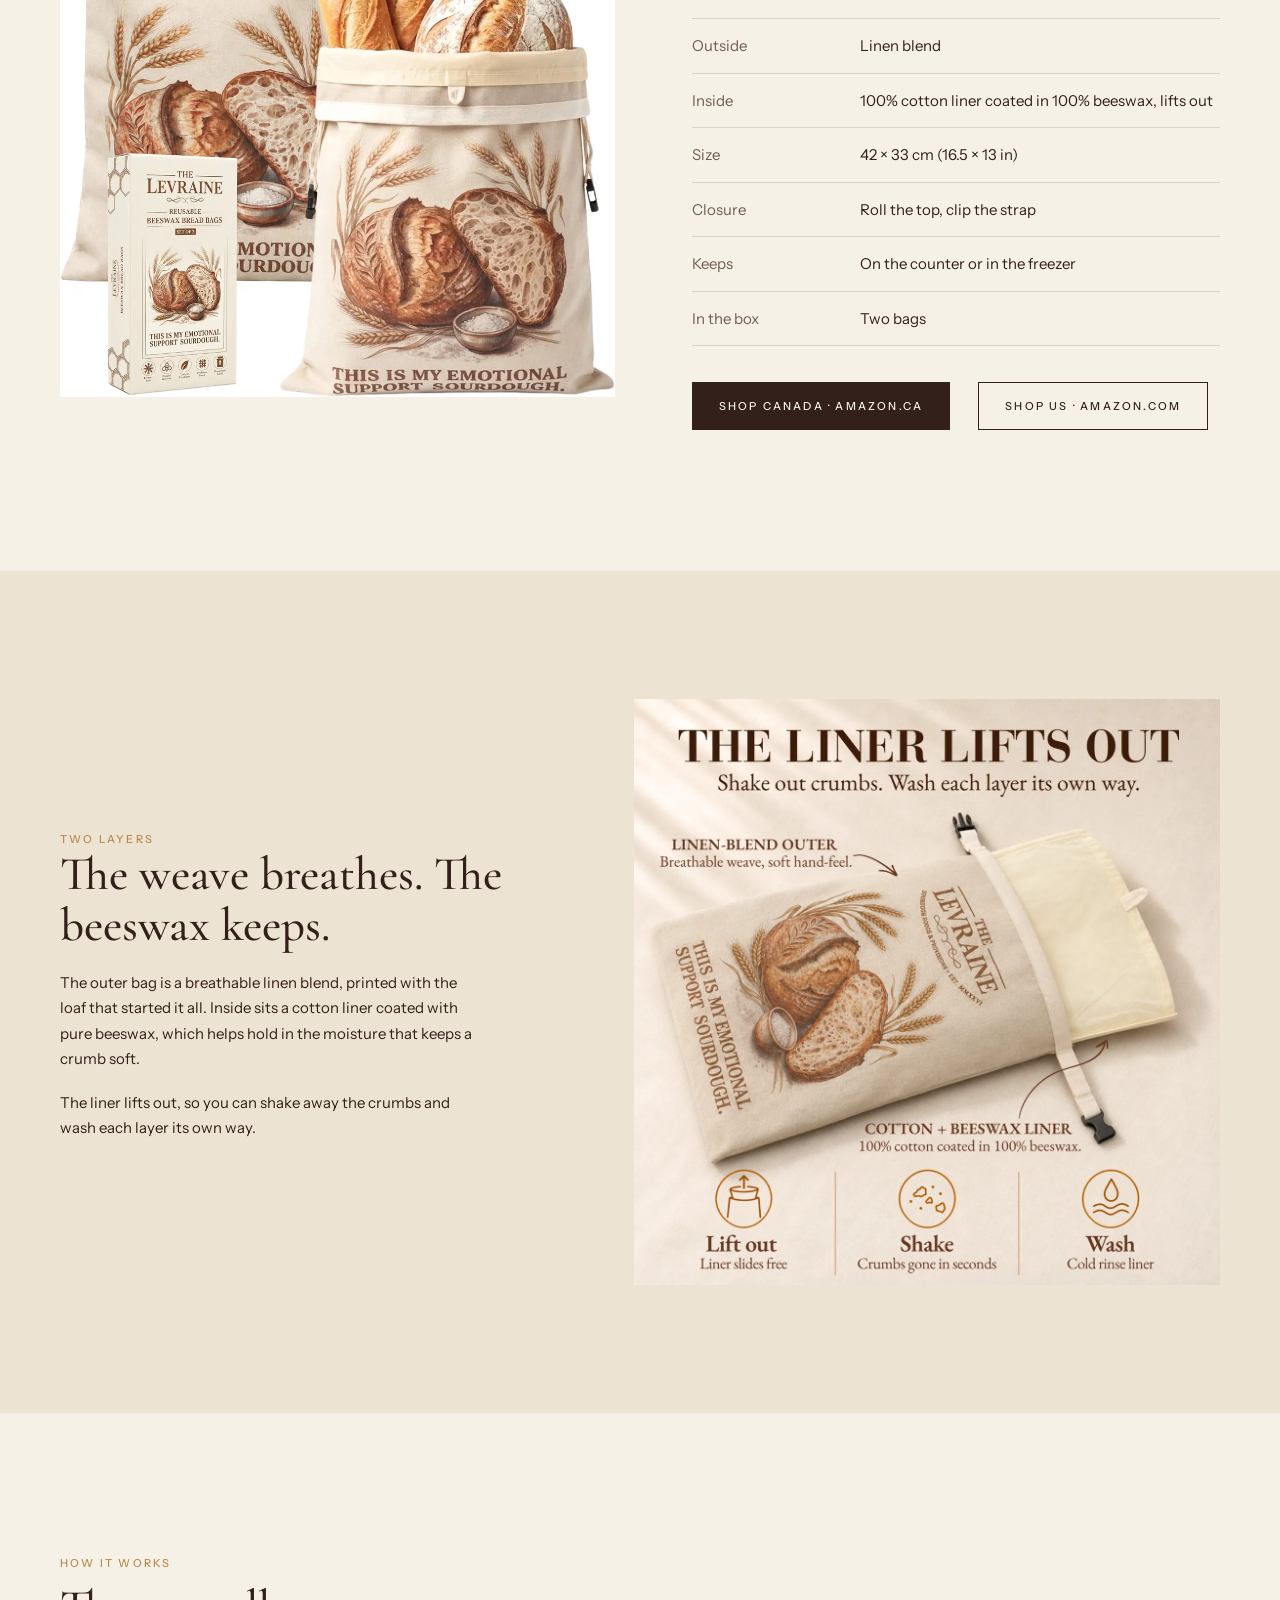
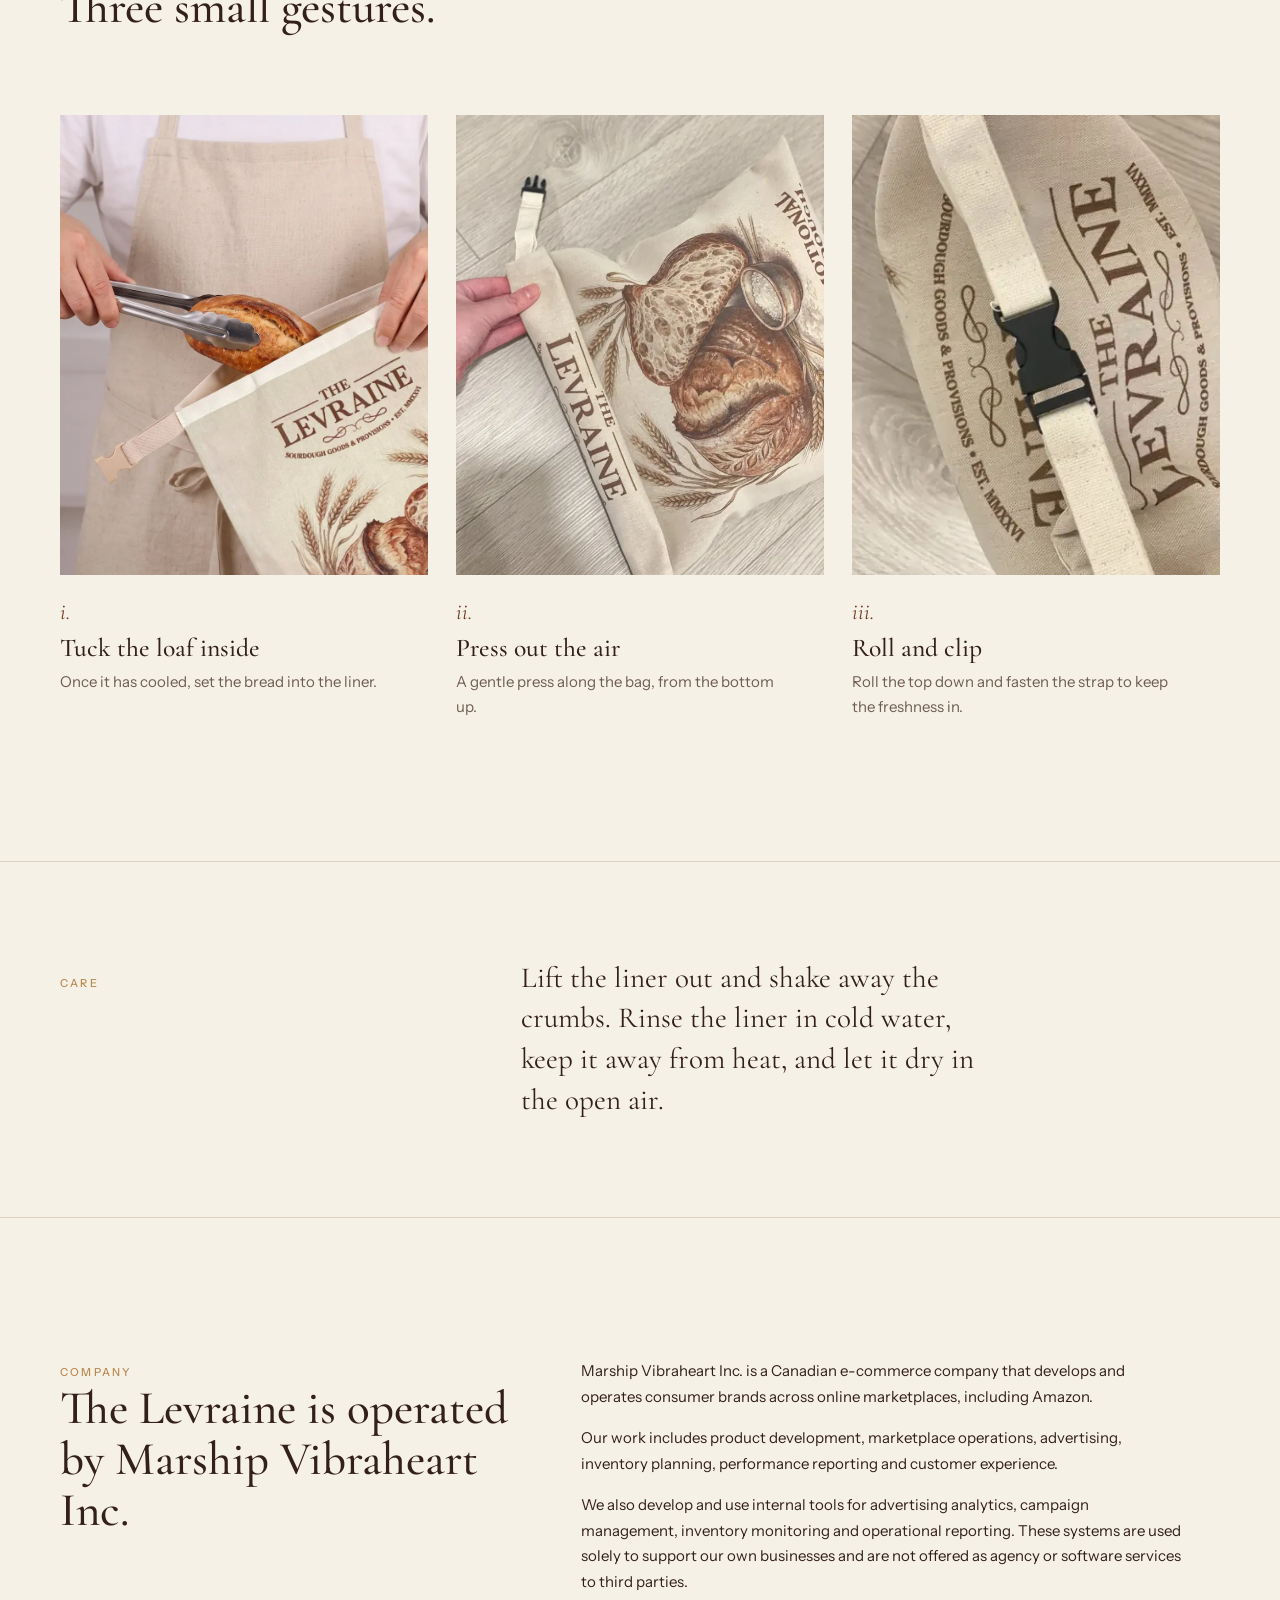
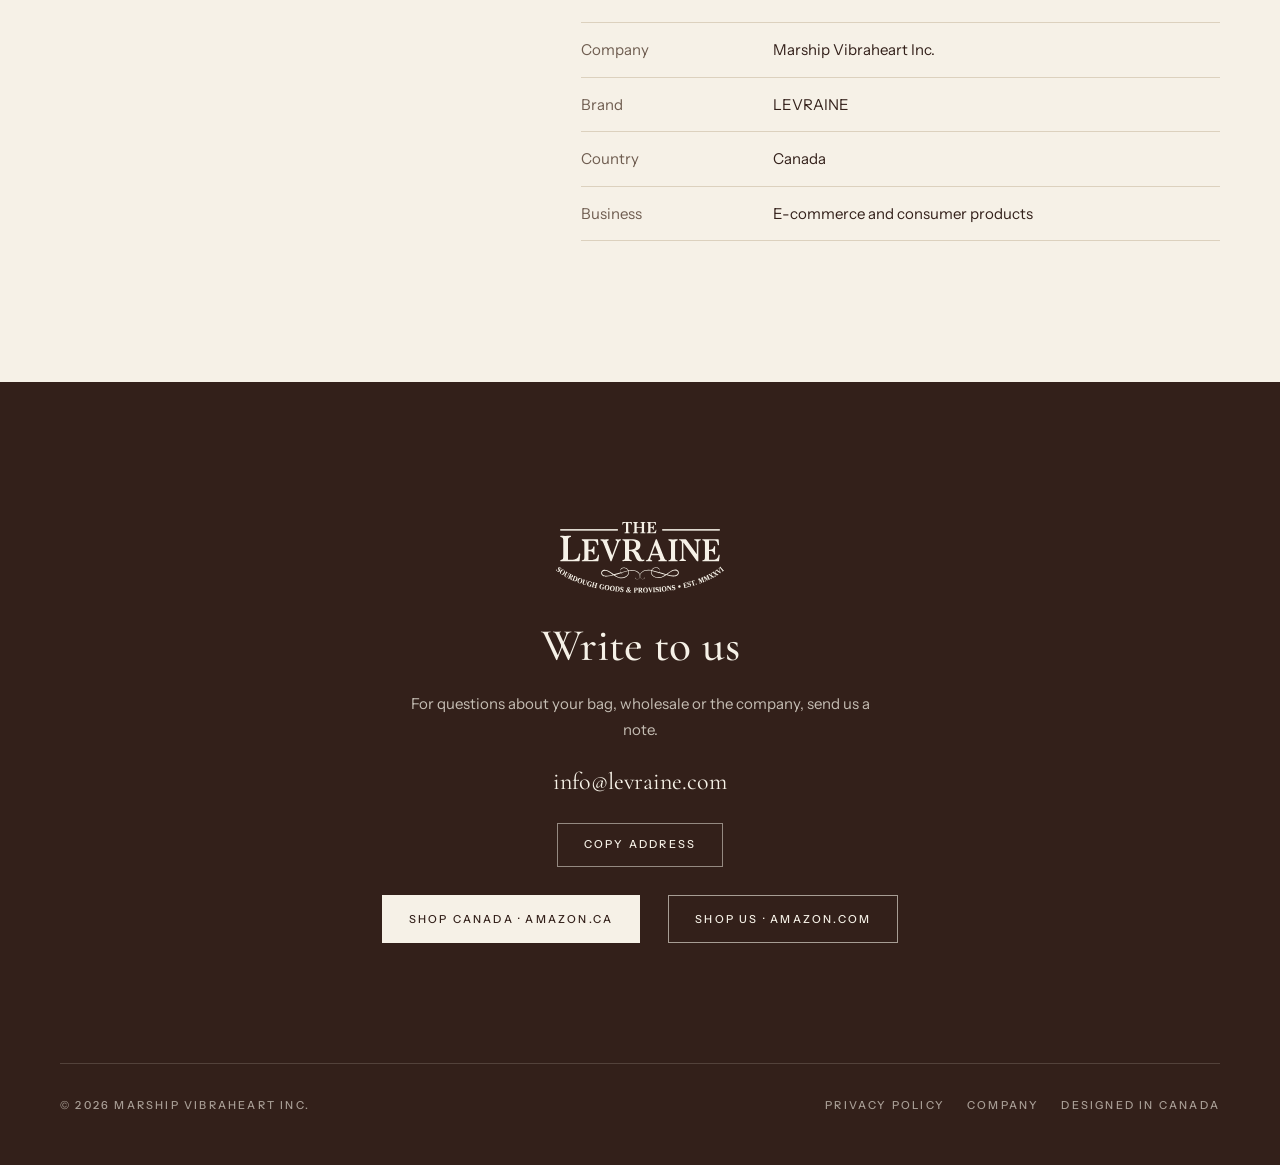
==== commit 15aaccaa: "SEO basics: product-led title, meta description and H1; fix sitemap URL - Title: Reusable Beeswax Br" ====
--- a/index.html
+++ b/index.html
@@ -3,62 +3,24 @@
 <head>
 <meta charset="utf-8">
 <meta name="viewport" content="width=device-width, initial-scale=1, viewport-fit=cover">
-<title>Reusable Beeswax Bread Bags for Sourdough by LEVRAINE</title>
+<title>Reusable Beeswax Bread Bags for Sourdough | LEVRAINE</title>
 <meta name="description" content="A set of two XL reusable bread bags with linen-blend exteriors and removable beeswax-coated cotton liners, made for sourdough and artisan loaves. Shop on Amazon.ca and Amazon.com.">
 <meta name="theme-color" content="#F6F1E7">
 <link rel="canonical" href="https://levraine.com/">
 <link rel="icon" href="data:image/svg+xml,<svg xmlns=%22http://www.w3.org/2000/svg%22 viewBox=%220 0 100 100%22><rect width=%22100%22 height=%22100%22 rx=%2218%22 fill=%22%236E3B1F%22/><text x=%2250%22 y=%2268%22 text-anchor=%22middle%22 font-size=%2256%22 fill=%22%23F6F1E7%22 font-family=%22Georgia%22>L</text></svg>">
-<meta property="og:title" content="Reusable Beeswax Bread Bags for Sourdough by LEVRAINE">
+<meta property="og:title" content="Reusable Beeswax Bread Bags for Sourdough | LEVRAINE">
 <meta property="og:description" content="Linen blend outside, beeswax within. Bread bags made in pairs, designed in Canada.">
 <meta property="og:image" content="https://levraine.com/assets/video/kitchen-poster.webp">
 <link rel="preload" href="assets/fonts/cormorant-garamond-latin-500-normal.woff2" as="font" type="font/woff2" crossorigin>
 <script type="application/ld+json">
 {
   "@context": "https://schema.org",
-  "@graph": [
-    {
-      "@type": "Organization",
-      "@id": "https://levraine.com/#org",
-      "name": "Marship Vibraheart Inc.",
-      "url": "https://levraine.com/",
-      "email": "info@levraine.com",
-      "address": { "@type": "PostalAddress", "addressCountry": "CA" },
-      "brand": { "@id": "https://levraine.com/#brand" }
-    },
-    {
-      "@type": "Brand",
-      "@id": "https://levraine.com/#brand",
-      "name": "LEVRAINE",
-      "alternateName": ["The Levraine", "Levraine"],
-      "url": "https://levraine.com/",
-      "sameAs": ["https://www.instagram.com/levraine.ca/", "https://www.amazon.ca/dp/B0H5FXR8X4", "https://www.amazon.com/dp/B0H5FXR8X4"]
-    },
-    {
-      "@type": "Product",
-      "@id": "https://levraine.com/#bread-bags",
-      "name": "LEVRAINE Beeswax Bread Bags for Sourdough, 2 Pack XL, Removable Liners",
-      "description": "A set of two XL reusable bread bags with a linen-blend outer and a removable liner of 100% cotton coated in 100% beeswax. Roll the top and clip the strap to close. For the counter or the freezer.",
-      "brand": { "@id": "https://levraine.com/#brand" },
-      "manufacturer": { "@id": "https://levraine.com/#org" },
-      "sku": "LEV-BAG-ESD-01",
-      "mpn": "LEV-BAG-ESD-01",
-      "image": ["https://levraine.com/assets/img/bag-set.webp", "https://levraine.com/assets/img/liner-lifts-out.webp"],
-      "material": "Linen blend outer; 100% cotton liner coated in 100% beeswax",
-      "size": "42 x 33 cm (16.5 x 13 in)",
-      "url": "https://levraine.com/",
-      "sameAs": ["https://www.amazon.ca/dp/B0H5FXR8X4", "https://www.amazon.com/dp/B0H5FXR8X4"]
-    },
-    {
-      "@type": "FAQPage",
-      "mainEntity": [
-        { "@type": "Question", "name": "What size are LEVRAINE bread bags?", "acceptedAnswer": { "@type": "Answer", "text": "Each bag measures 42 x 33 cm (16.5 x 13 in) laid flat, before rolling. That fits a round sourdough loaf or a pair of baguettes. Each set has two bags." } },
-        { "@type": "Question", "name": "What are the bags made of?", "acceptedAnswer": { "@type": "Answer", "text": "The outer bag is a linen blend. The liner is 100% cotton coated in 100% beeswax, and it lifts out." } },
-        { "@type": "Question", "name": "Can I keep bread in the freezer in it?", "acceptedAnswer": { "@type": "Answer", "text": "Yes. The bags are made for the counter or the freezer, so one bag can hold today's loaf while the other waits in the freezer." } },
-        { "@type": "Question", "name": "How do I clean a beeswax bread bag?", "acceptedAnswer": { "@type": "Answer", "text": "Lift the liner out and shake out the crumbs. Rinse the liner in cold water, keep it away from heat, and let it air dry." } },
-        { "@type": "Question", "name": "Where can I buy LEVRAINE bread bags?", "acceptedAnswer": { "@type": "Answer", "text": "On Amazon.ca in Canada and Amazon.com in the United States, under ASIN B0H5FXR8X4." } }
-      ]
-    }
-  ]
+  "@type": "Organization",
+  "name": "Marship Vibraheart Inc.",
+  "brand": { "@type": "Brand", "name": "LEVRAINE" },
+  "url": "https://levraine.com/",
+  "email": "info@levraine.com",
+  "areaServed": "CA"
 }
 </script>
 <style>
@@ -182,18 +144,6 @@
 @media (min-width: 900px) { .care .in { grid-template-columns: 1fr 1.6fr; align-items: baseline; } }
 .care p { margin: 0; font-family: var(--serif); font-size: clamp(1.35rem, 1.1rem + 0.9vw, 1.85rem); line-height: 1.4; max-width: 34ch; }
 
-/* Questions */
-.faq .in { padding-block: clamp(80px, 11vw, 150px) 0; display: grid; gap: clamp(28px, 4vw, 64px); }
-@media (min-width: 900px) { .faq .in { grid-template-columns: 1fr 1.4fr; } }
-.qa { border-top: 1px solid var(--hair); }
-.qa details { border-bottom: 1px solid var(--hair); }
-.qa summary { cursor: pointer; list-style: none; display: flex; justify-content: space-between; gap: 16px; align-items: center; min-height: 56px; padding: 12px 0; font-family: var(--serif); font-size: clamp(1.15rem, 1rem + 0.5vw, 1.4rem); line-height: 1.3; }
-.qa summary::-webkit-details-marker { display: none; }
-.qa summary::after { content: "+"; font-family: var(--sans); color: var(--wheat); font-size: 1.25rem; flex: none; }
-.qa details[open] summary::after { content: "–"; }
-.qa details p { margin: 0 0 20px; color: var(--muted); max-width: 60ch; }
-.qa a { color: var(--brown); }
-
 /* The house (company details stay on this page: the Amazon Ads application review refers to them) */
 .house .in { padding-block: clamp(80px, 11vw, 150px); display: grid; gap: clamp(32px, 5vw, 72px); }
 @media (min-width: 900px) { .house .in { grid-template-columns: 1fr 1.4fr; } }
@@ -202,12 +152,6 @@
 .facts div { display: grid; grid-template-columns: 11rem 1fr; gap: 16px; padding: 14px 0; border-bottom: 1px solid var(--hair); }
 .facts dt { color: var(--muted); }
 .facts dd { margin: 0; }
-.ops { grid-column: 1 / -1; padding-top: clamp(24px, 4vw, 48px); }
-.ops-h { font-family: var(--serif, Georgia, serif); font-weight: 400; font-size: clamp(1.4rem, 3vw, 2rem); margin: 14px 0 28px; }
-.ops-grid { display: grid; gap: 0 32px; grid-template-columns: repeat(auto-fit, minmax(220px, 1fr)); border-top: 1px solid var(--hair); }
-.ops-grid div { padding: 20px 0; border-bottom: 1px solid var(--hair); }
-.ops-grid h4 { margin: 0 0 8px; font-weight: 500; font-size: 1.05rem; }
-.ops-grid p { margin: 0; max-width: 34ch; color: var(--muted); }
 @media (max-width: 520px) { .facts div { grid-template-columns: 1fr; gap: 2px; } }
 
 /* Contact */
@@ -236,8 +180,8 @@
 
 <header class="top">
   <div class="in">
-    <nav class="left caps" aria-label="Primary"><a href="#bag">The bag</a><a href="#ritual">How it works</a><a href="#questions">Questions</a></nav>
-    <a class="home" href="#main" aria-label="LEVRAINE, home"><svg class="logo" viewBox="0 0 440.23 185.61" role="img" aria-label="LEVRAINE logo: The Levraine, sourdough goods and provisions, established 2026"><use href="#lv-logo"/></svg></a>
+    <nav class="left caps" aria-label="Primary"><a href="#bag">The bag</a><a href="#ritual">How it works</a><a href="#company">Company</a></nav>
+    <a class="home" href="#main" aria-label="The Levraine, home"><svg class="logo" viewBox="0 0 440.23 185.61" role="img" aria-label="The Levraine, sourdough goods and provisions, established 2026"><use href="#lv-logo"/></svg></a>
     <nav class="right caps" aria-label="Shop"><a href="https://www.amazon.ca/dp/B0H5FXR8X4" rel="noopener" target="_blank">Amazon.ca</a><a href="https://www.amazon.com/dp/B0H5FXR8X4" rel="noopener" target="_blank">Amazon.com</a></nav>
   </div>
 </header>
@@ -254,8 +198,8 @@
         <p class="big">For the loaf you waited all morning for.</p>
         <p>Linen blend outside, a beeswax-coated liner within. A bread bag made in pairs, for the counter and the freezer.</p>
         <div class="acts">
-          <a class="btn solid caps" href="https://www.amazon.ca/dp/B0H5FXR8X4" rel="noopener" target="_blank">Shop Amazon.ca (Canada)</a>
-          <a class="btn ghost caps" href="https://www.amazon.com/dp/B0H5FXR8X4" rel="noopener" target="_blank">Shop Amazon.com (US)</a>
+          <a class="btn solid caps" href="https://www.amazon.ca/dp/B0H5FXR8X4" rel="noopener" target="_blank">Shop Canada · Amazon.ca</a>
+          <a class="btn ghost caps" href="https://www.amazon.com/dp/B0H5FXR8X4" rel="noopener" target="_blank">Shop US · Amazon.com</a>
           <a class="link caps" href="#bag">Discover the bag</a>
         </div>
       </div>
@@ -271,7 +215,7 @@
 
   <section class="bag" id="bag" aria-labelledby="bag-h">
     <div class="in">
-      <figure class="rise"><img src="assets/img/bag-set.webp" width="1100" height="1097" alt="The LEVRAINE set of two: one bag rolled and clipped shut, one holding two baguettes and a sourdough loaf, beside the gift box"></figure>
+      <figure class="rise"><img src="assets/img/bag-set.webp" width="1100" height="1097" alt="The Levraine set of two: one bag rolled and clipped shut, one holding two baguettes and a sourdough loaf, beside the gift box"></figure>
       <div class="rise">
         <span class="caps" style="color:var(--wheat)">The bread bag, a pair</span>
         <h2 id="bag-h">Made around a real loaf.</h2>
@@ -284,8 +228,7 @@
           <div><dt>Keeps</dt><dd>On the counter or in the freezer</dd></div>
           <div><dt>In the box</dt><dd>Two bags</dd></div>
         </dl>
-        <div class="acts"><a class="btn dark caps" href="https://www.amazon.ca/dp/B0H5FXR8X4" rel="noopener" target="_blank">Shop Amazon.ca (Canada)</a><a class="btn line caps" href="https://www.amazon.com/dp/B0H5FXR8X4" rel="noopener" target="_blank">Shop Amazon.com (US)</a></div>
-        <p style="margin-top:20px"><a class="caps" href="/products/beeswax-bread-bags/" style="color:var(--brown);display:inline-block;padding-block:12px">Full details and sizes</a></p>
+        <div class="acts"><a class="btn dark caps" href="https://www.amazon.ca/dp/B0H5FXR8X4" rel="noopener" target="_blank">Shop Canada · Amazon.ca</a><a class="btn line caps" href="https://www.amazon.com/dp/B0H5FXR8X4" rel="noopener" target="_blank">Shop US · Amazon.com</a></div>
       </div>
     </div>
   </section>
@@ -294,7 +237,7 @@
     <div class="in">
       <div class="words rise">
         <span class="caps" style="color:var(--wheat)">Two layers</span>
-        <h2 class="section-h" id="layers-h">A breathable outer and a beeswax liner</h2>
+        <h2 class="section-h" id="layers-h">The weave breathes. The beeswax keeps.</h2>
         <p>The outer bag is a breathable linen blend, printed with the loaf that started it all. Inside sits a cotton liner coated with pure beeswax, which helps hold in the moisture that keeps a crumb soft.</p>
         <p>The liner lifts out, so you can shake away the crumbs and wash each layer its own way.</p>
       </div>
@@ -306,7 +249,7 @@
     <div class="in">
       <header class="rise">
         <span class="caps">How it works</span>
-        <h2 class="section-h" id="ritual-h">How to use it</h2>
+        <h2 class="section-h" id="ritual-h">Three small gestures.</h2>
       </header>
       <ol class="steps">
         <li class="rise">
@@ -334,23 +277,7 @@
   <section class="care" aria-label="Care">
     <div class="in">
       <span class="caps" style="color:var(--wheat)">Care</span>
-      <p>Lift the liner out and shake away the crumbs. Rinse the liner in cold water, keep it away from heat, and let it dry in the open air. <a href="/guides/how-to-store-sourdough-bread/" style="color:var(--brown)">Read our guide to storing sourdough bread.</a></p>
-    </div>
-  </section>
-
-  <section class="faq" id="questions" aria-labelledby="faq-h">
-    <div class="in">
-      <div class="rise">
-        <span class="caps" style="color:var(--wheat)">Questions</span>
-        <h2 class="section-h" id="faq-h">Common questions</h2>
-      </div>
-      <div class="qa rise">
-        <details><summary>What size are LEVRAINE bread bags?</summary><p>Each bag measures 42 × 33 cm (16.5 × 13 in) laid flat, before rolling. That fits a round sourdough loaf or a pair of baguettes. Each set has two bags.</p></details>
-        <details><summary>What are the bags made of?</summary><p>The outer bag is a linen blend. The liner is 100% cotton coated in 100% beeswax, and it lifts out.</p></details>
-        <details><summary>Can I keep bread in the freezer in it?</summary><p>Yes. The bags are made for the counter or the freezer, so one bag can hold today’s loaf while the other waits in the freezer.</p></details>
-        <details><summary>How do I clean a beeswax bread bag?</summary><p>Lift the liner out and shake out the crumbs. Rinse the liner in cold water, keep it away from heat, and let it air dry.</p></details>
-        <details><summary>Where can I buy LEVRAINE bread bags?</summary><p>On <a href="https://www.amazon.ca/dp/B0H5FXR8X4" rel="noopener" target="_blank">Amazon.ca</a> in Canada and <a href="https://www.amazon.com/dp/B0H5FXR8X4" rel="noopener" target="_blank">Amazon.com</a> in the United States.</p></details>
-      </div>
+      <p>Lift the liner out and shake away the crumbs. Rinse the liner in cold water, keep it away from heat, and let it dry in the open air.</p>
     </div>
   </section>
 
@@ -358,28 +285,18 @@
     <div class="in">
       <div class="rise">
         <span class="caps" style="color:var(--wheat)">Company</span>
-        <h2 class="section-h" id="company-h">LEVRAINE is operated by Marship Vibraheart Inc.</h2>
+        <h2 class="section-h" id="company-h">The Levraine is operated by Marship Vibraheart Inc.</h2>
       </div>
       <div class="copy rise">
         <p>Marship Vibraheart Inc. is a Canadian e-commerce company that develops and operates consumer brands across online marketplaces, including Amazon.</p>
-        <p>Our internal work includes product development, marketplace operations, advertising, inventory planning, performance reporting and customer experience.</p>
+        <p>Our work includes product development, marketplace operations, advertising, inventory planning, performance reporting and customer experience.</p>
         <p>We also develop and use internal tools for advertising analytics, campaign management, inventory monitoring and operational reporting. These systems are used solely to support our own businesses and are not offered as agency or software services to third parties.</p>
         <dl class="facts">
           <div><dt>Company</dt><dd>Marship Vibraheart Inc.</dd></div>
           <div><dt>Brand</dt><dd>LEVRAINE</dd></div>
           <div><dt>Country</dt><dd>Canada</dd></div>
-          <div><dt>Business</dt><dd>E-commerce & consumer products</dd></div>
+          <div><dt>Business</dt><dd>E-commerce and consumer products</dd></div>
         </dl>
-      </div>
-      <div class="ops rise">
-        <span class="caps" style="color:var(--wheat)">How we operate</span>
-        <h3 class="ops-h">Building products and operating them with care.</h3>
-        <div class="ops-grid">
-          <div><h4>Product Development</h4><p>Product research, refinement, materials, packaging and customer feedback.</p></div>
-          <div><h4>E-commerce Operations</h4><p>Marketplace listings, fulfillment, inventory monitoring and ongoing account operations.</p></div>
-          <div><h4>Advertising &amp; Growth</h4><p>Keyword research, campaign analysis, performance monitoring and advertising optimization for our own brands.</p></div>
-          <div><h4>Internal Technology</h4><p>Internal reporting and automation tools supporting advertising, inventory and operational decision-making.</p></div>
-        </div>
       </div>
     </div>
   </section>
@@ -392,11 +309,10 @@
     <p>For questions about your bag, wholesale or the company, send us a note.</p>
     <span class="mail" id="email">info@levraine.com</span>
     <button class="copy-btn" id="copy-email" type="button">Copy address</button>
-    <div class="acts" style="justify-content:center"><a class="btn solid caps" href="https://www.amazon.ca/dp/B0H5FXR8X4" rel="noopener" target="_blank">Shop Amazon.ca (Canada)</a><a class="btn ghost caps" href="https://www.amazon.com/dp/B0H5FXR8X4" rel="noopener" target="_blank">Shop Amazon.com (US)</a></div>
+    <div class="acts" style="justify-content:center"><a class="btn solid caps" href="https://www.amazon.ca/dp/B0H5FXR8X4" rel="noopener" target="_blank">Shop Canada · Amazon.ca</a><a class="btn ghost caps" href="https://www.amazon.com/dp/B0H5FXR8X4" rel="noopener" target="_blank">Shop US · Amazon.com</a></div>
     <footer class="end caps">
-      <span>A brand operated by Marship Vibraheart Inc.</span>
       <span>© <span id="year">2026</span> Marship Vibraheart Inc.</span>
-      <nav aria-label="Footer"><a href="https://www.instagram.com/levraine.ca/" rel="noopener" target="_blank">Instagram</a><a href="/products/beeswax-bread-bags/">The bag</a><a href="/guides/how-to-store-sourdough-bread/">Storing sourdough</a><a href="privacy.html">Privacy Policy</a><a href="#company">Company</a><span>Designed in Canada</span></nav>
+      <nav aria-label="Footer"><a href="privacy.html">Privacy Policy</a><a href="#company">Company</a><span>Designed in Canada</span></nav>
     </footer>
   </div>
 </section>
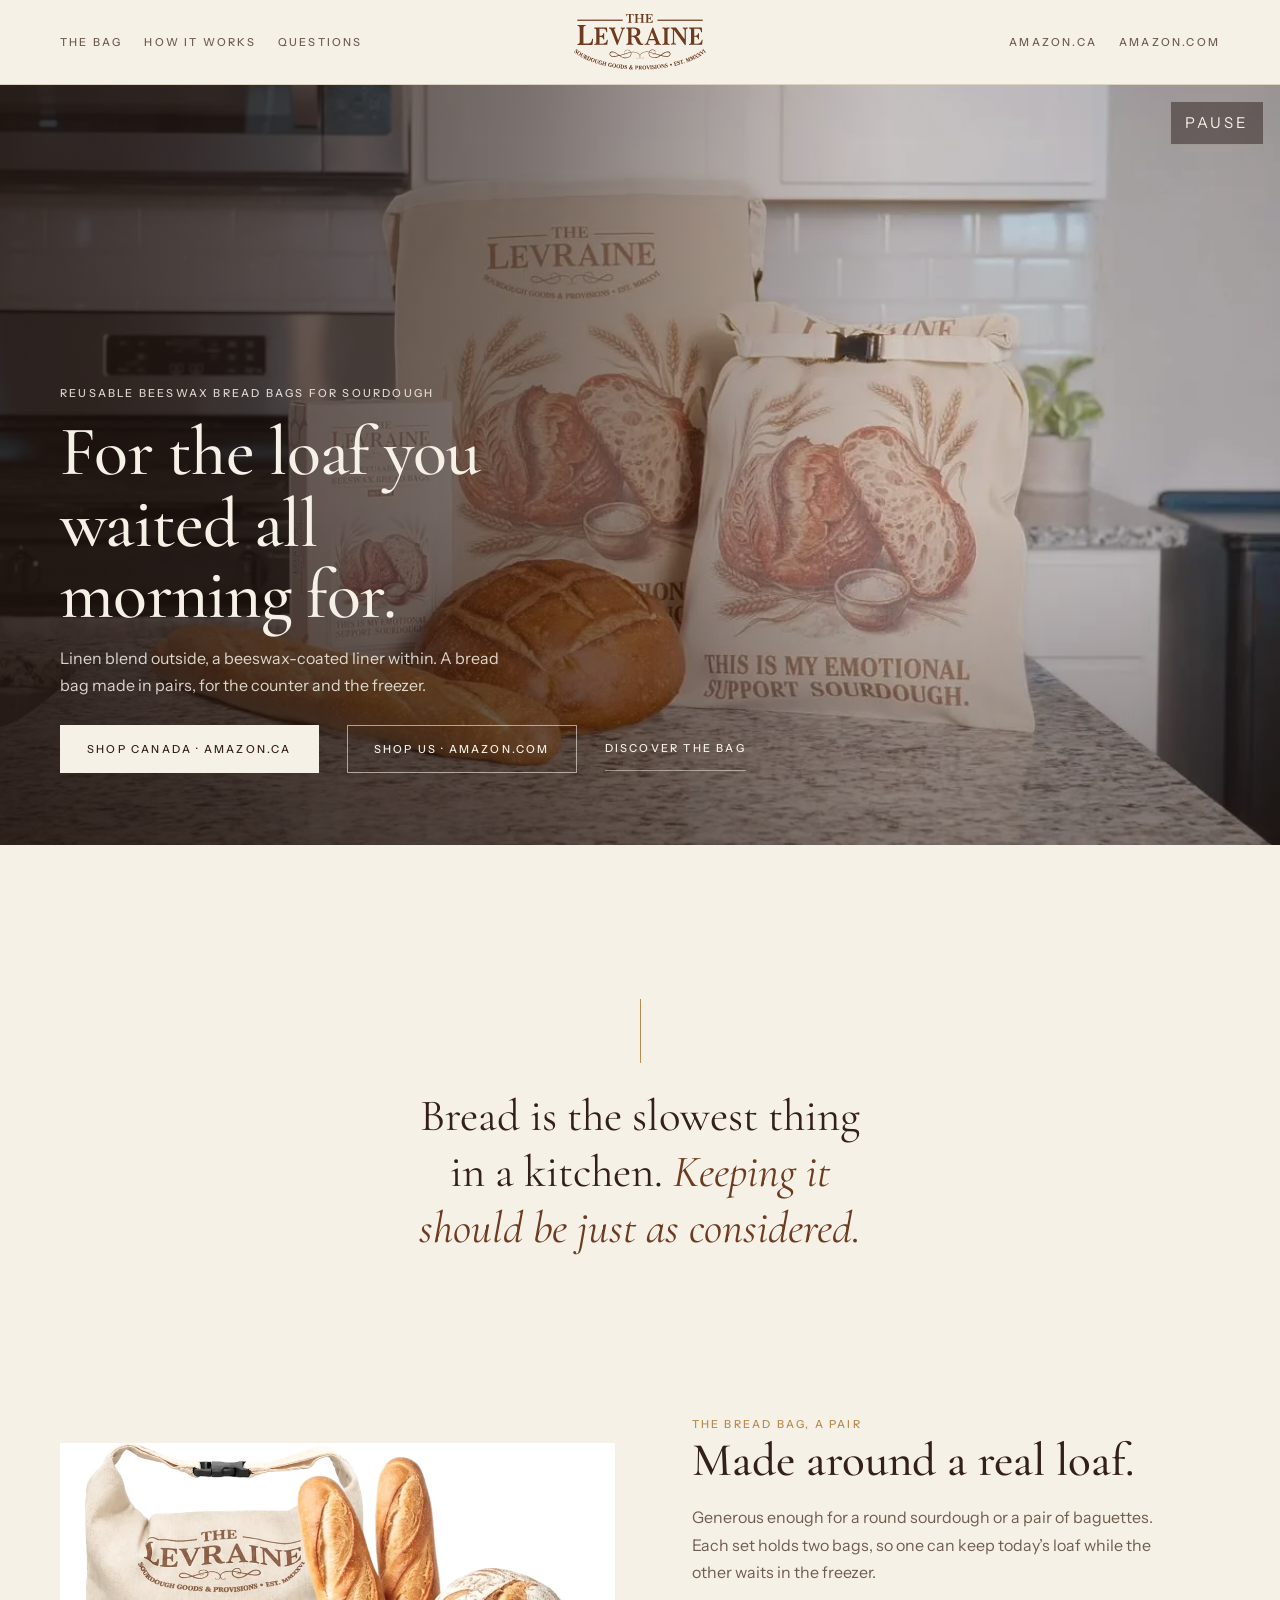
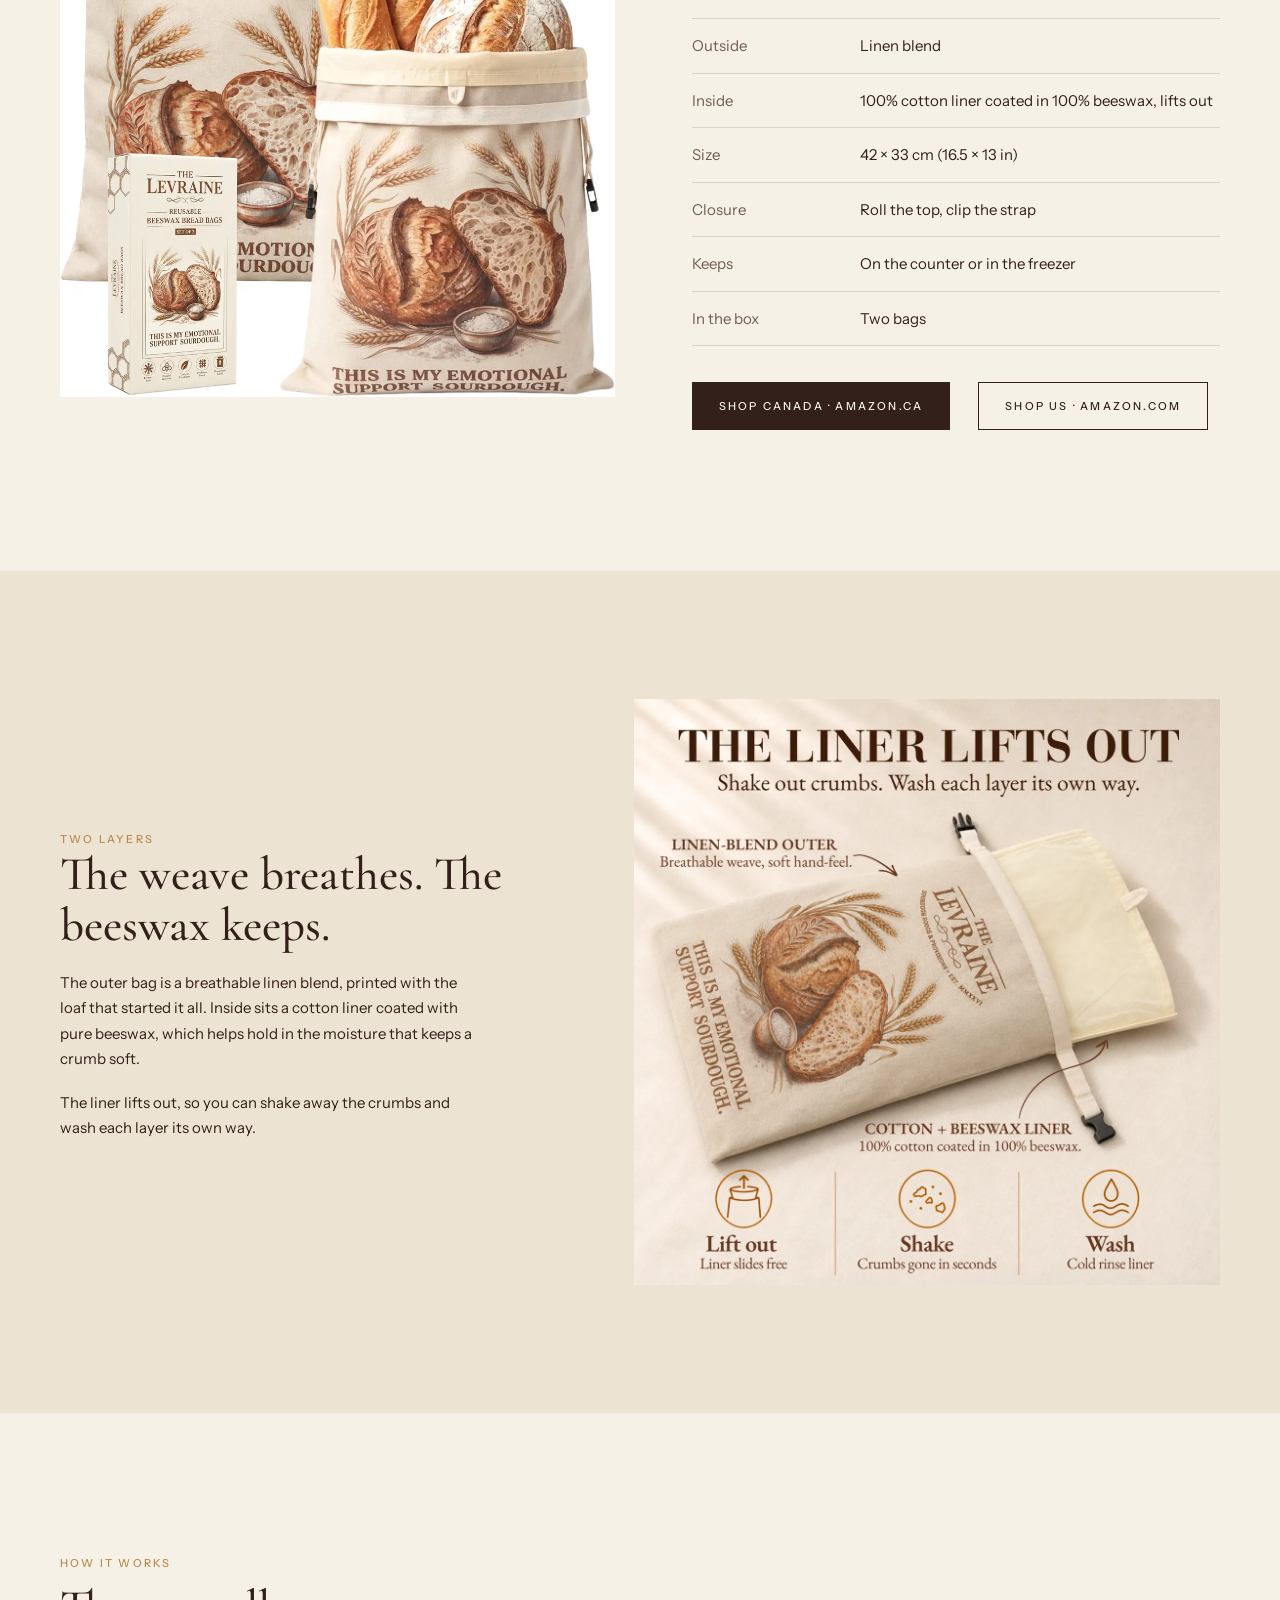
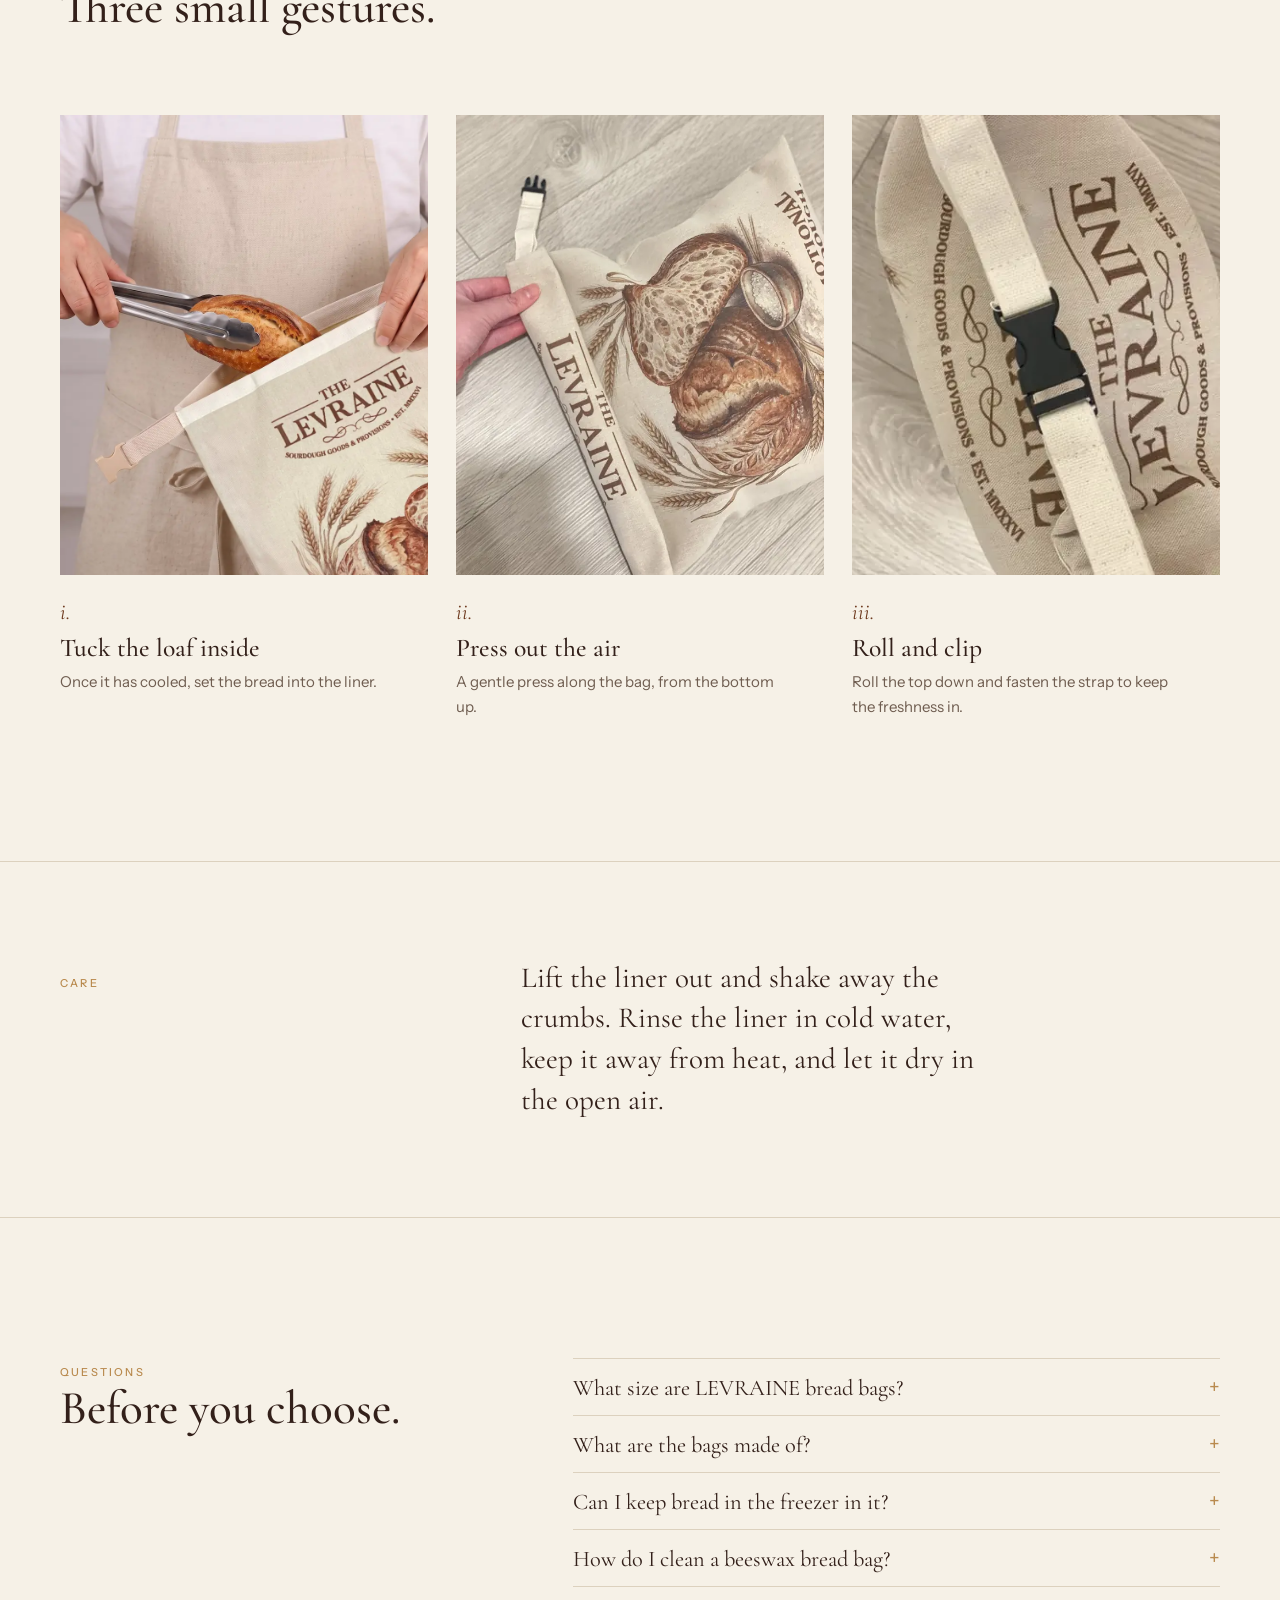
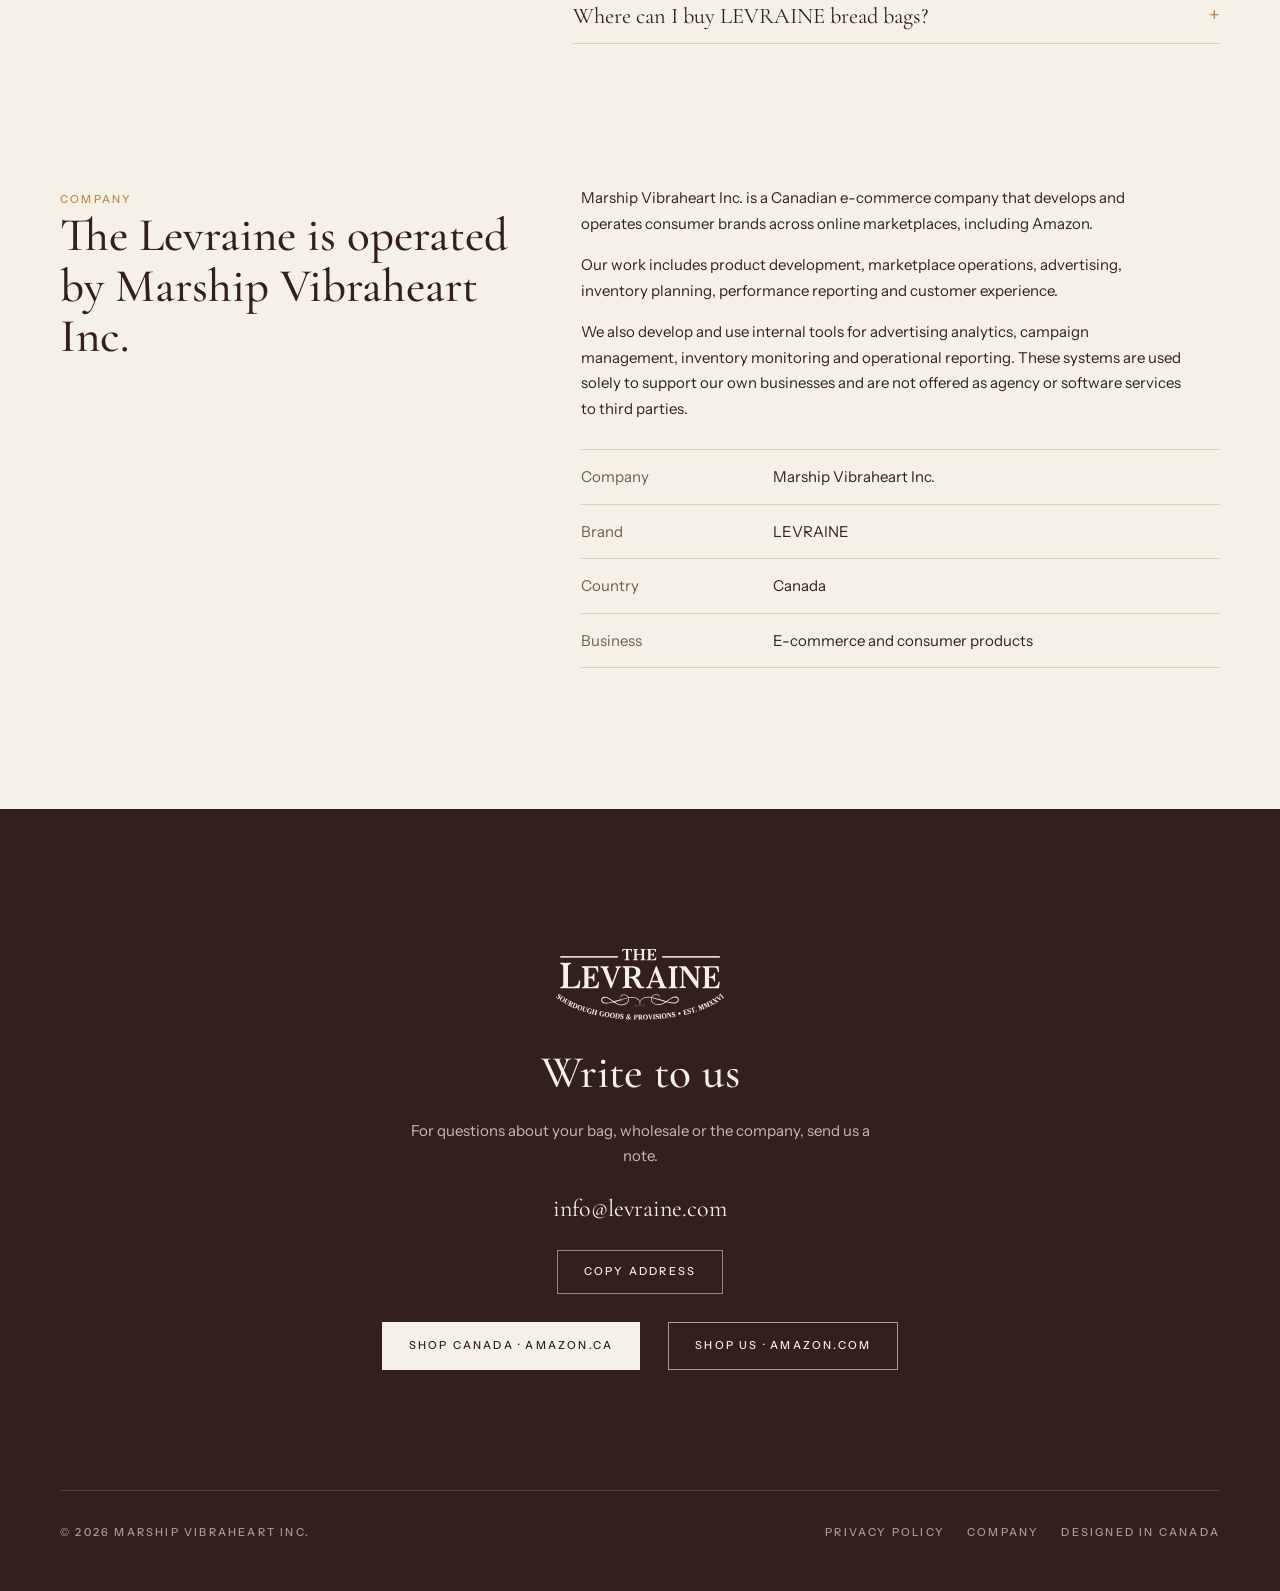
==== commit 78737ab7: "AI and search readability: llms.txt, Product/FAQ structured data, visible FAQ - llms.txt at the site" ====
--- a/index.html
+++ b/index.html
@@ -15,12 +15,49 @@
 <script type="application/ld+json">
 {
   "@context": "https://schema.org",
-  "@type": "Organization",
-  "name": "Marship Vibraheart Inc.",
-  "brand": { "@type": "Brand", "name": "LEVRAINE" },
-  "url": "https://levraine.com/",
-  "email": "info@levraine.com",
-  "areaServed": "CA"
+  "@graph": [
+    {
+      "@type": "Organization",
+      "@id": "https://levraine.com/#org",
+      "name": "Marship Vibraheart Inc.",
+      "url": "https://levraine.com/",
+      "email": "info@levraine.com",
+      "address": { "@type": "PostalAddress", "addressCountry": "CA" },
+      "brand": { "@id": "https://levraine.com/#brand" }
+    },
+    {
+      "@type": "Brand",
+      "@id": "https://levraine.com/#brand",
+      "name": "LEVRAINE",
+      "alternateName": "The Levraine",
+      "url": "https://levraine.com/"
+    },
+    {
+      "@type": "Product",
+      "@id": "https://levraine.com/#bread-bags",
+      "name": "LEVRAINE Beeswax Bread Bags for Sourdough, 2 Pack XL, Removable Liners",
+      "description": "A set of two XL reusable bread bags with a linen-blend outer and a removable liner of 100% cotton coated in 100% beeswax. Roll the top and clip the strap to close. For the counter or the freezer.",
+      "brand": { "@id": "https://levraine.com/#brand" },
+      "manufacturer": { "@id": "https://levraine.com/#org" },
+      "sku": "LEV-BAG-ESD-01",
+      "mpn": "LEV-BAG-ESD-01",
+      "image": ["https://levraine.com/assets/img/bag-set.webp", "https://levraine.com/assets/img/liner-lifts-out.webp"],
+      "material": "Linen blend outer; 100% cotton liner coated in 100% beeswax",
+      "size": "42 x 33 cm (16.5 x 13 in)",
+      "url": "https://levraine.com/",
+      "sameAs": ["https://www.amazon.ca/dp/B0H5FXR8X4", "https://www.amazon.com/dp/B0H5FXR8X4"]
+    },
+    {
+      "@type": "FAQPage",
+      "mainEntity": [
+        { "@type": "Question", "name": "What size are LEVRAINE bread bags?", "acceptedAnswer": { "@type": "Answer", "text": "Each bag measures 42 x 33 cm (16.5 x 13 in) laid flat, before rolling. That fits a round sourdough loaf or a pair of baguettes. Each set has two bags." } },
+        { "@type": "Question", "name": "What are the bags made of?", "acceptedAnswer": { "@type": "Answer", "text": "The outer bag is a linen blend. The liner is 100% cotton coated in 100% beeswax, and it lifts out." } },
+        { "@type": "Question", "name": "Can I keep bread in the freezer in it?", "acceptedAnswer": { "@type": "Answer", "text": "Yes. The bags are made for the counter or the freezer, so one bag can hold today's loaf while the other waits in the freezer." } },
+        { "@type": "Question", "name": "How do I clean a beeswax bread bag?", "acceptedAnswer": { "@type": "Answer", "text": "Lift the liner out and shake out the crumbs. Rinse the liner in cold water, keep it away from heat, and let it air dry." } },
+        { "@type": "Question", "name": "Where can I buy LEVRAINE bread bags?", "acceptedAnswer": { "@type": "Answer", "text": "On Amazon.ca in Canada and Amazon.com in the United States, under ASIN B0H5FXR8X4." } }
+      ]
+    }
+  ]
 }
 </script>
 <style>
@@ -144,6 +181,18 @@
 @media (min-width: 900px) { .care .in { grid-template-columns: 1fr 1.6fr; align-items: baseline; } }
 .care p { margin: 0; font-family: var(--serif); font-size: clamp(1.35rem, 1.1rem + 0.9vw, 1.85rem); line-height: 1.4; max-width: 34ch; }
 
+/* Questions */
+.faq .in { padding-block: clamp(80px, 11vw, 150px) 0; display: grid; gap: clamp(28px, 4vw, 64px); }
+@media (min-width: 900px) { .faq .in { grid-template-columns: 1fr 1.4fr; } }
+.qa { border-top: 1px solid var(--hair); }
+.qa details { border-bottom: 1px solid var(--hair); }
+.qa summary { cursor: pointer; list-style: none; display: flex; justify-content: space-between; gap: 16px; align-items: center; min-height: 56px; padding: 12px 0; font-family: var(--serif); font-size: clamp(1.15rem, 1rem + 0.5vw, 1.4rem); line-height: 1.3; }
+.qa summary::-webkit-details-marker { display: none; }
+.qa summary::after { content: "+"; font-family: var(--sans); color: var(--wheat); font-size: 1.25rem; flex: none; }
+.qa details[open] summary::after { content: "–"; }
+.qa details p { margin: 0 0 20px; color: var(--muted); max-width: 60ch; }
+.qa a { color: var(--brown); }
+
 /* The house (company details stay on this page: the Amazon Ads application review refers to them) */
 .house .in { padding-block: clamp(80px, 11vw, 150px); display: grid; gap: clamp(32px, 5vw, 72px); }
 @media (min-width: 900px) { .house .in { grid-template-columns: 1fr 1.4fr; } }
@@ -180,7 +229,7 @@
 
 <header class="top">
   <div class="in">
-    <nav class="left caps" aria-label="Primary"><a href="#bag">The bag</a><a href="#ritual">How it works</a><a href="#company">Company</a></nav>
+    <nav class="left caps" aria-label="Primary"><a href="#bag">The bag</a><a href="#ritual">How it works</a><a href="#questions">Questions</a></nav>
     <a class="home" href="#main" aria-label="The Levraine, home"><svg class="logo" viewBox="0 0 440.23 185.61" role="img" aria-label="The Levraine, sourdough goods and provisions, established 2026"><use href="#lv-logo"/></svg></a>
     <nav class="right caps" aria-label="Shop"><a href="https://www.amazon.ca/dp/B0H5FXR8X4" rel="noopener" target="_blank">Amazon.ca</a><a href="https://www.amazon.com/dp/B0H5FXR8X4" rel="noopener" target="_blank">Amazon.com</a></nav>
   </div>
@@ -281,6 +330,22 @@
     </div>
   </section>
 
+  <section class="faq" id="questions" aria-labelledby="faq-h">
+    <div class="in">
+      <div class="rise">
+        <span class="caps" style="color:var(--wheat)">Questions</span>
+        <h2 class="section-h" id="faq-h">Before you choose.</h2>
+      </div>
+      <div class="qa rise">
+        <details><summary>What size are LEVRAINE bread bags?</summary><p>Each bag measures 42 × 33 cm (16.5 × 13 in) laid flat, before rolling. That fits a round sourdough loaf or a pair of baguettes. Each set has two bags.</p></details>
+        <details><summary>What are the bags made of?</summary><p>The outer bag is a linen blend. The liner is 100% cotton coated in 100% beeswax, and it lifts out.</p></details>
+        <details><summary>Can I keep bread in the freezer in it?</summary><p>Yes. The bags are made for the counter or the freezer, so one bag can hold today’s loaf while the other waits in the freezer.</p></details>
+        <details><summary>How do I clean a beeswax bread bag?</summary><p>Lift the liner out and shake out the crumbs. Rinse the liner in cold water, keep it away from heat, and let it air dry.</p></details>
+        <details><summary>Where can I buy LEVRAINE bread bags?</summary><p>On <a href="https://www.amazon.ca/dp/B0H5FXR8X4" rel="noopener" target="_blank">Amazon.ca</a> in Canada and <a href="https://www.amazon.com/dp/B0H5FXR8X4" rel="noopener" target="_blank">Amazon.com</a> in the United States.</p></details>
+      </div>
+    </div>
+  </section>
+
   <section class="house" id="company" aria-labelledby="company-h">
     <div class="in">
       <div class="rise">
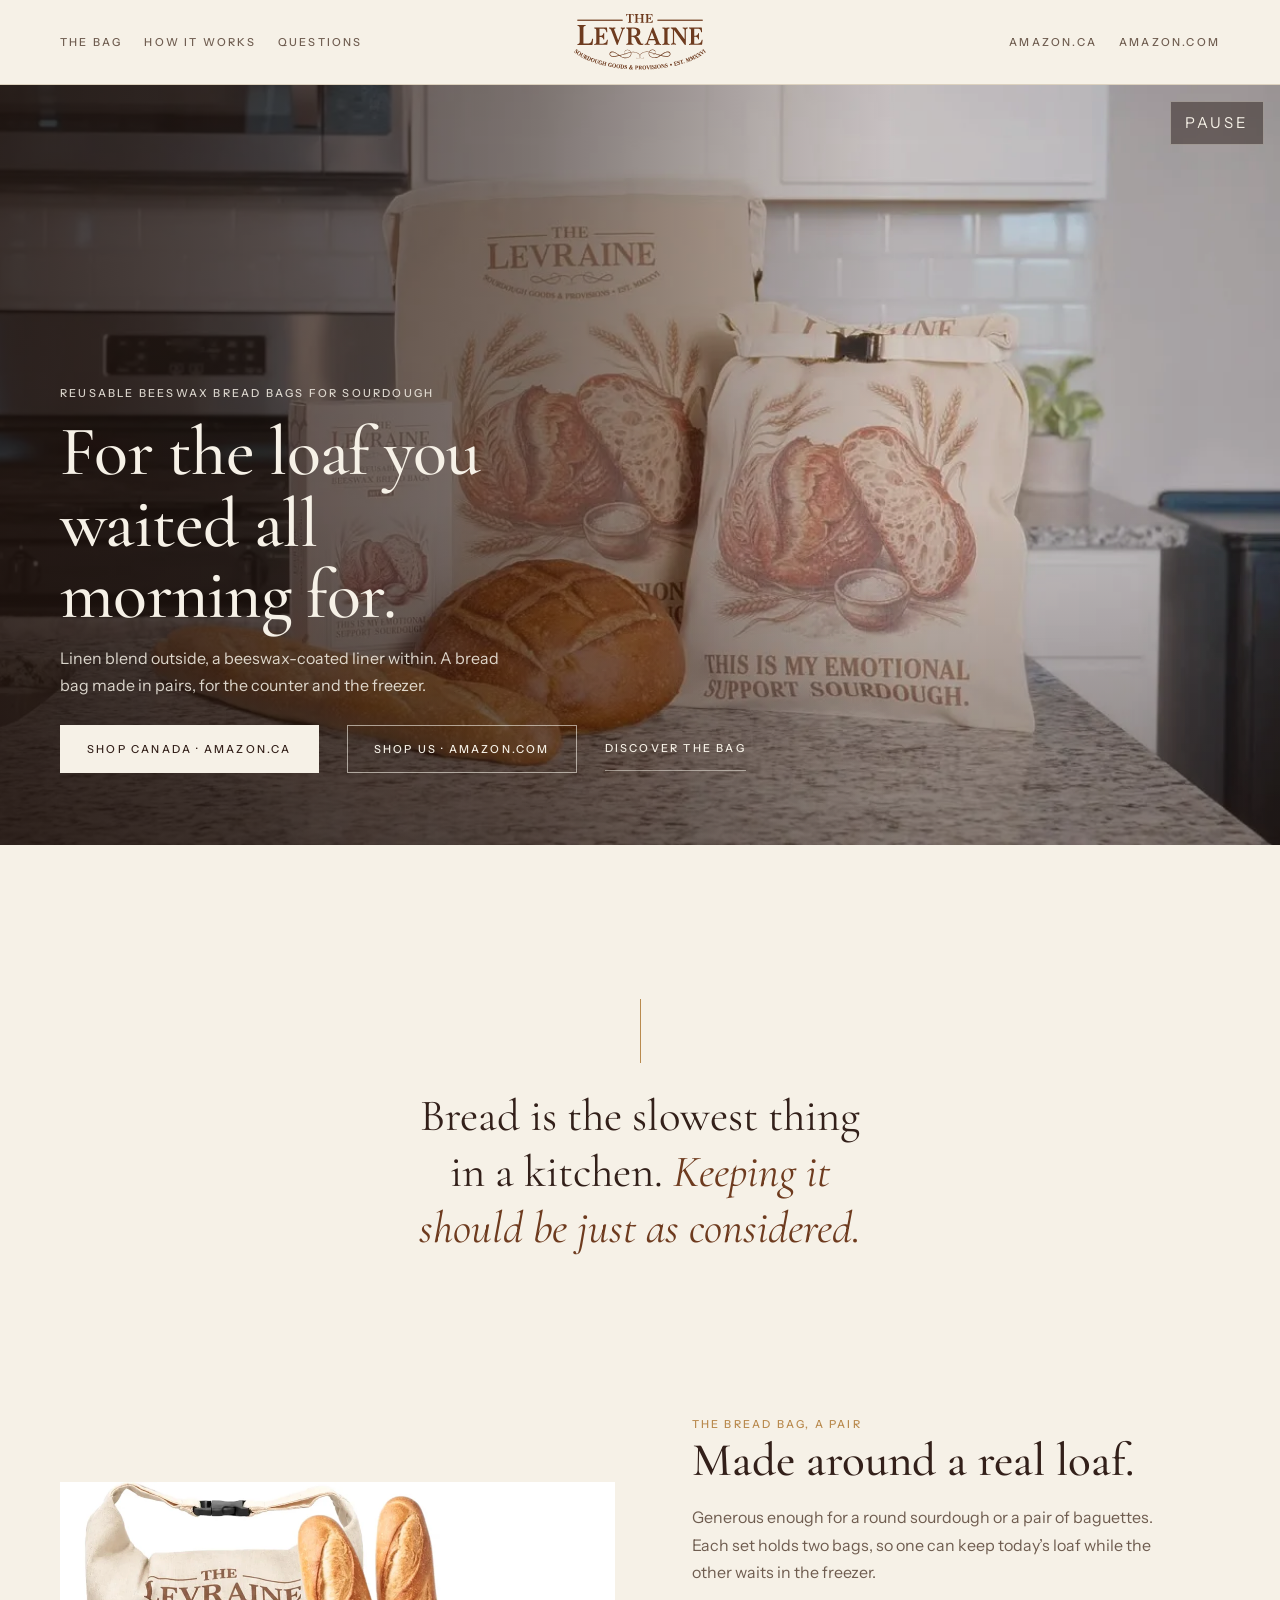
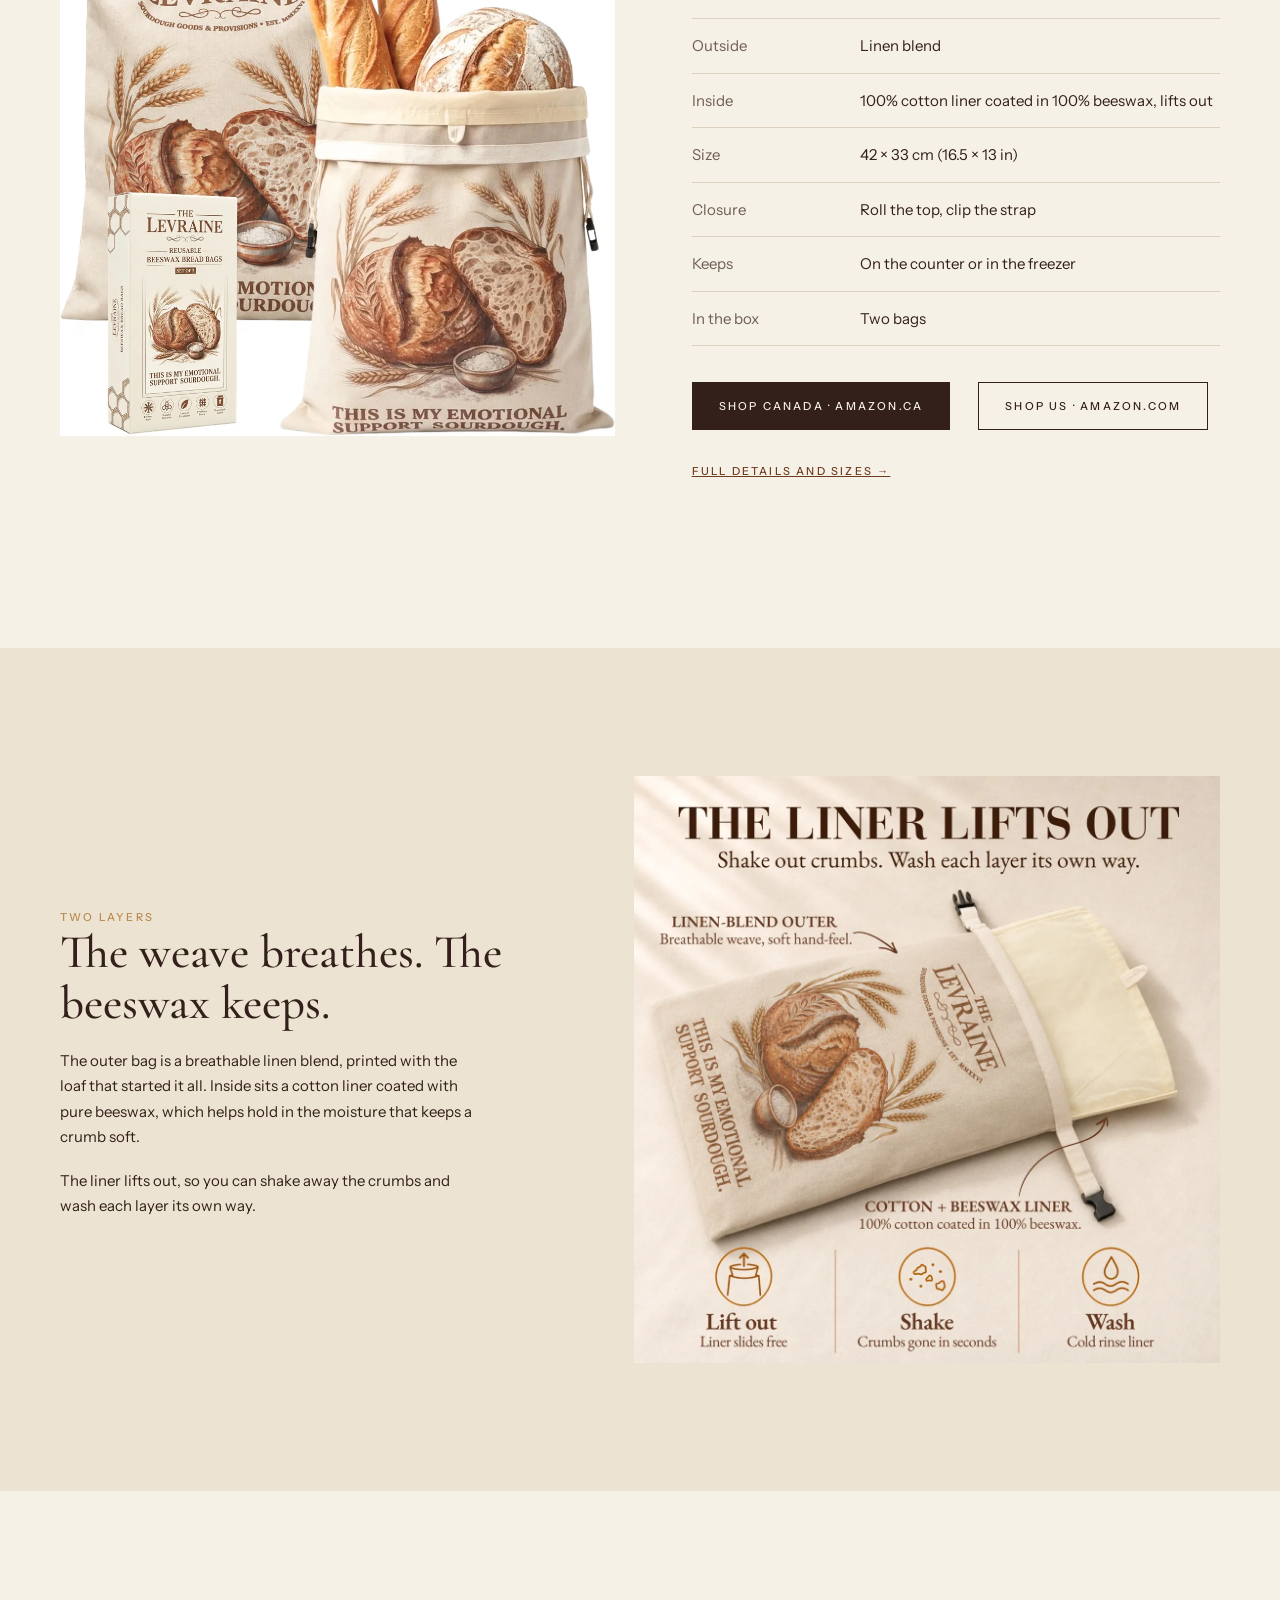
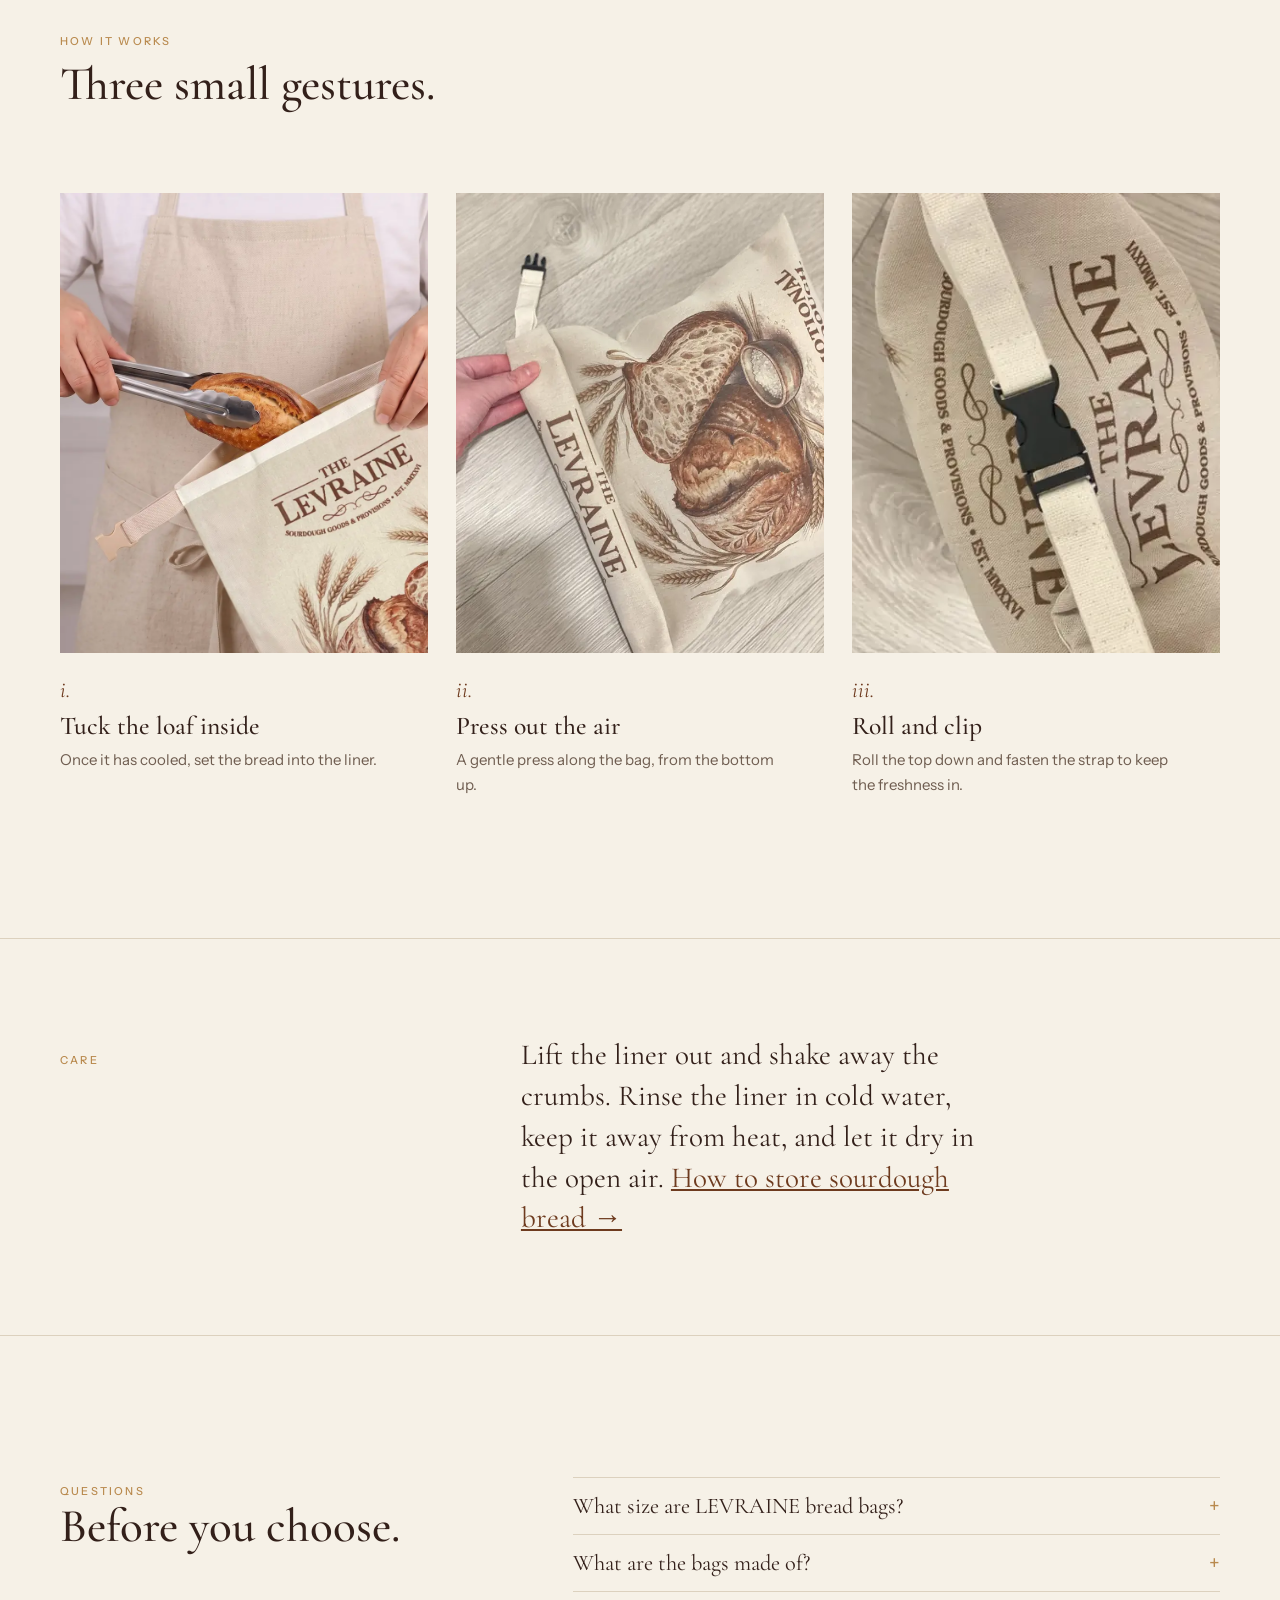
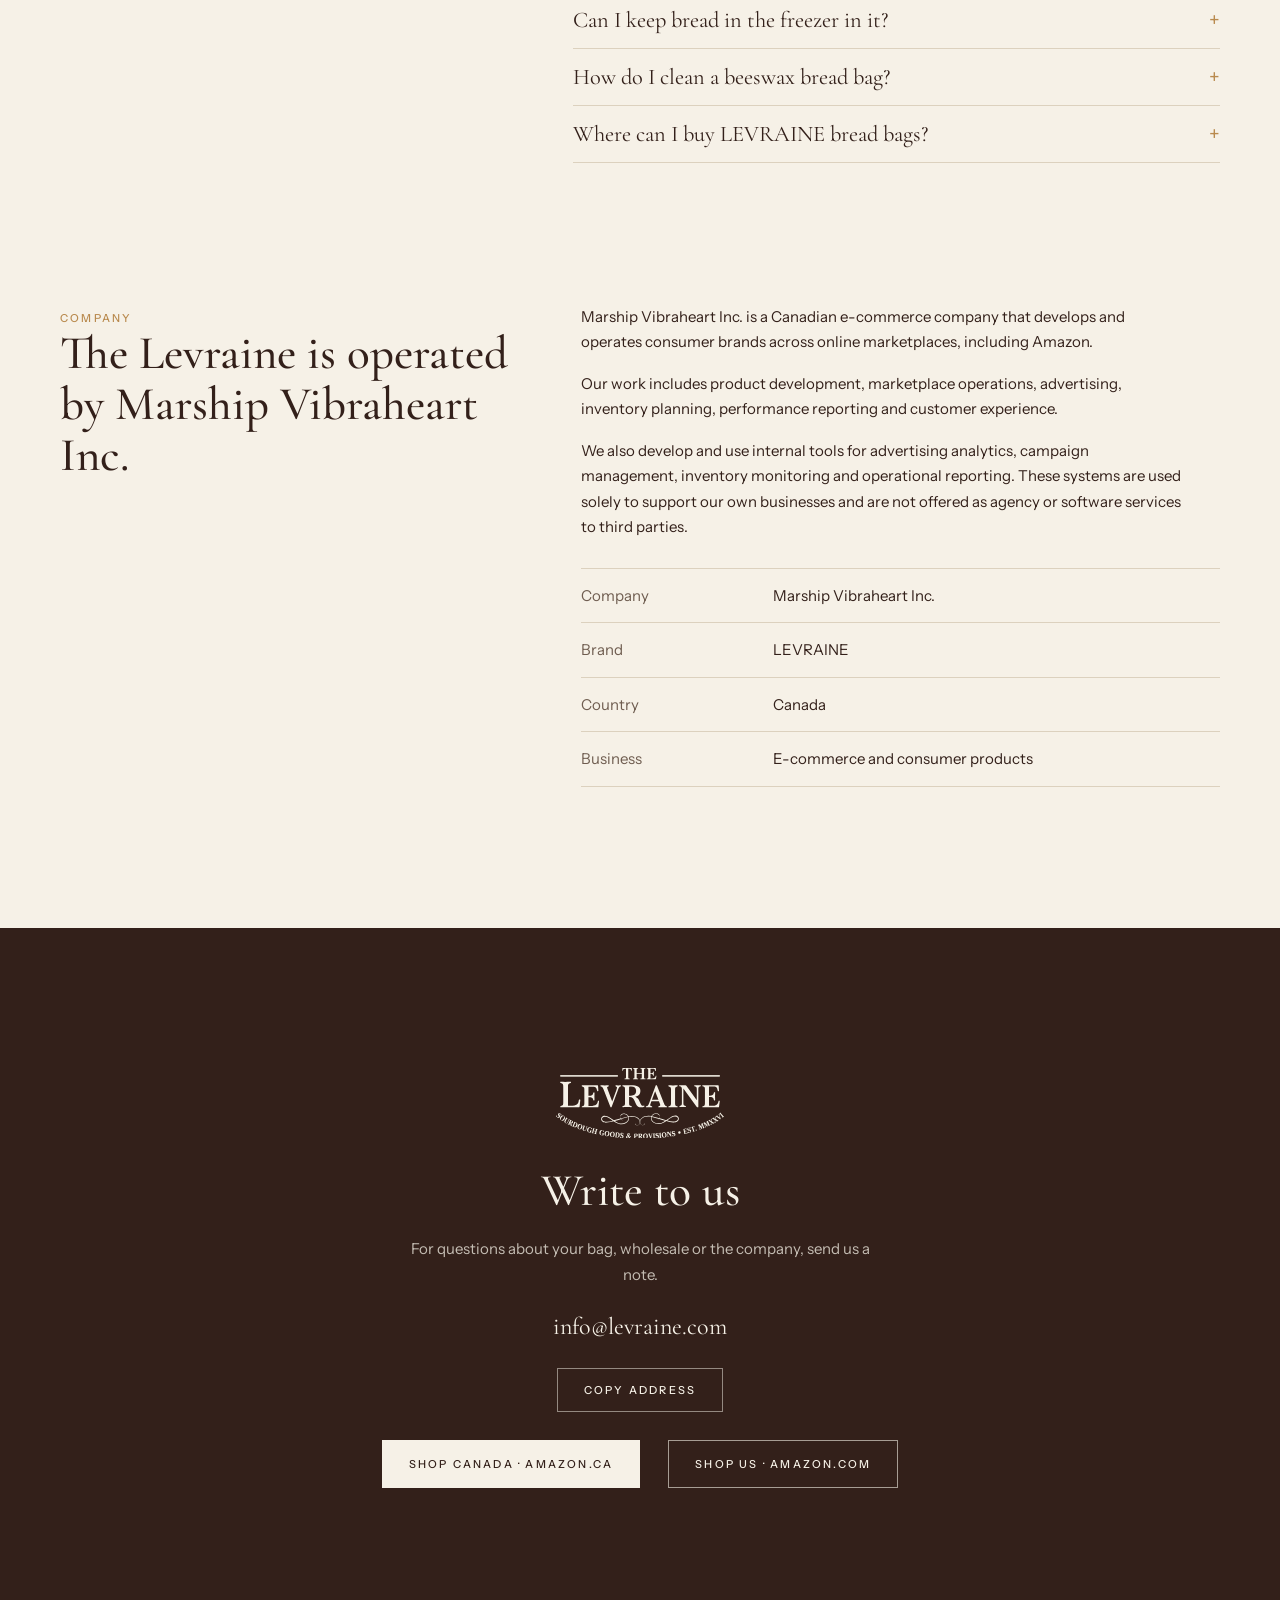
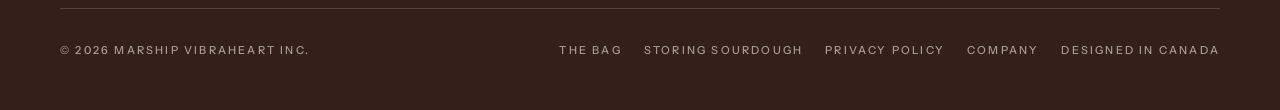
==== commit 127e64c9: "Add product page and sourdough storage guide - /products/beeswax-bread-bags: specs, size comparison," ====
--- a/index.html
+++ b/index.html
@@ -278,6 +278,7 @@
           <div><dt>In the box</dt><dd>Two bags</dd></div>
         </dl>
         <div class="acts"><a class="btn dark caps" href="https://www.amazon.ca/dp/B0H5FXR8X4" rel="noopener" target="_blank">Shop Canada · Amazon.ca</a><a class="btn line caps" href="https://www.amazon.com/dp/B0H5FXR8X4" rel="noopener" target="_blank">Shop US · Amazon.com</a></div>
+        <p style="margin-top:20px"><a class="caps" href="/products/beeswax-bread-bags" style="color:var(--brown);display:inline-block;padding-block:12px">Full details and sizes →</a></p>
       </div>
     </div>
   </section>
@@ -326,7 +327,7 @@
   <section class="care" aria-label="Care">
     <div class="in">
       <span class="caps" style="color:var(--wheat)">Care</span>
-      <p>Lift the liner out and shake away the crumbs. Rinse the liner in cold water, keep it away from heat, and let it dry in the open air.</p>
+      <p>Lift the liner out and shake away the crumbs. Rinse the liner in cold water, keep it away from heat, and let it dry in the open air. <a href="/guides/how-to-store-sourdough-bread" style="color:var(--brown)">How to store sourdough bread →</a></p>
     </div>
   </section>
 
@@ -377,7 +378,7 @@
     <div class="acts" style="justify-content:center"><a class="btn solid caps" href="https://www.amazon.ca/dp/B0H5FXR8X4" rel="noopener" target="_blank">Shop Canada · Amazon.ca</a><a class="btn ghost caps" href="https://www.amazon.com/dp/B0H5FXR8X4" rel="noopener" target="_blank">Shop US · Amazon.com</a></div>
     <footer class="end caps">
       <span>© <span id="year">2026</span> Marship Vibraheart Inc.</span>
-      <nav aria-label="Footer"><a href="privacy.html">Privacy Policy</a><a href="#company">Company</a><span>Designed in Canada</span></nav>
+      <nav aria-label="Footer"><a href="/products/beeswax-bread-bags">The bag</a><a href="/guides/how-to-store-sourdough-bread">Storing sourdough</a><a href="privacy.html">Privacy Policy</a><a href="#company">Company</a><span>Designed in Canada</span></nav>
     </footer>
   </div>
 </section>
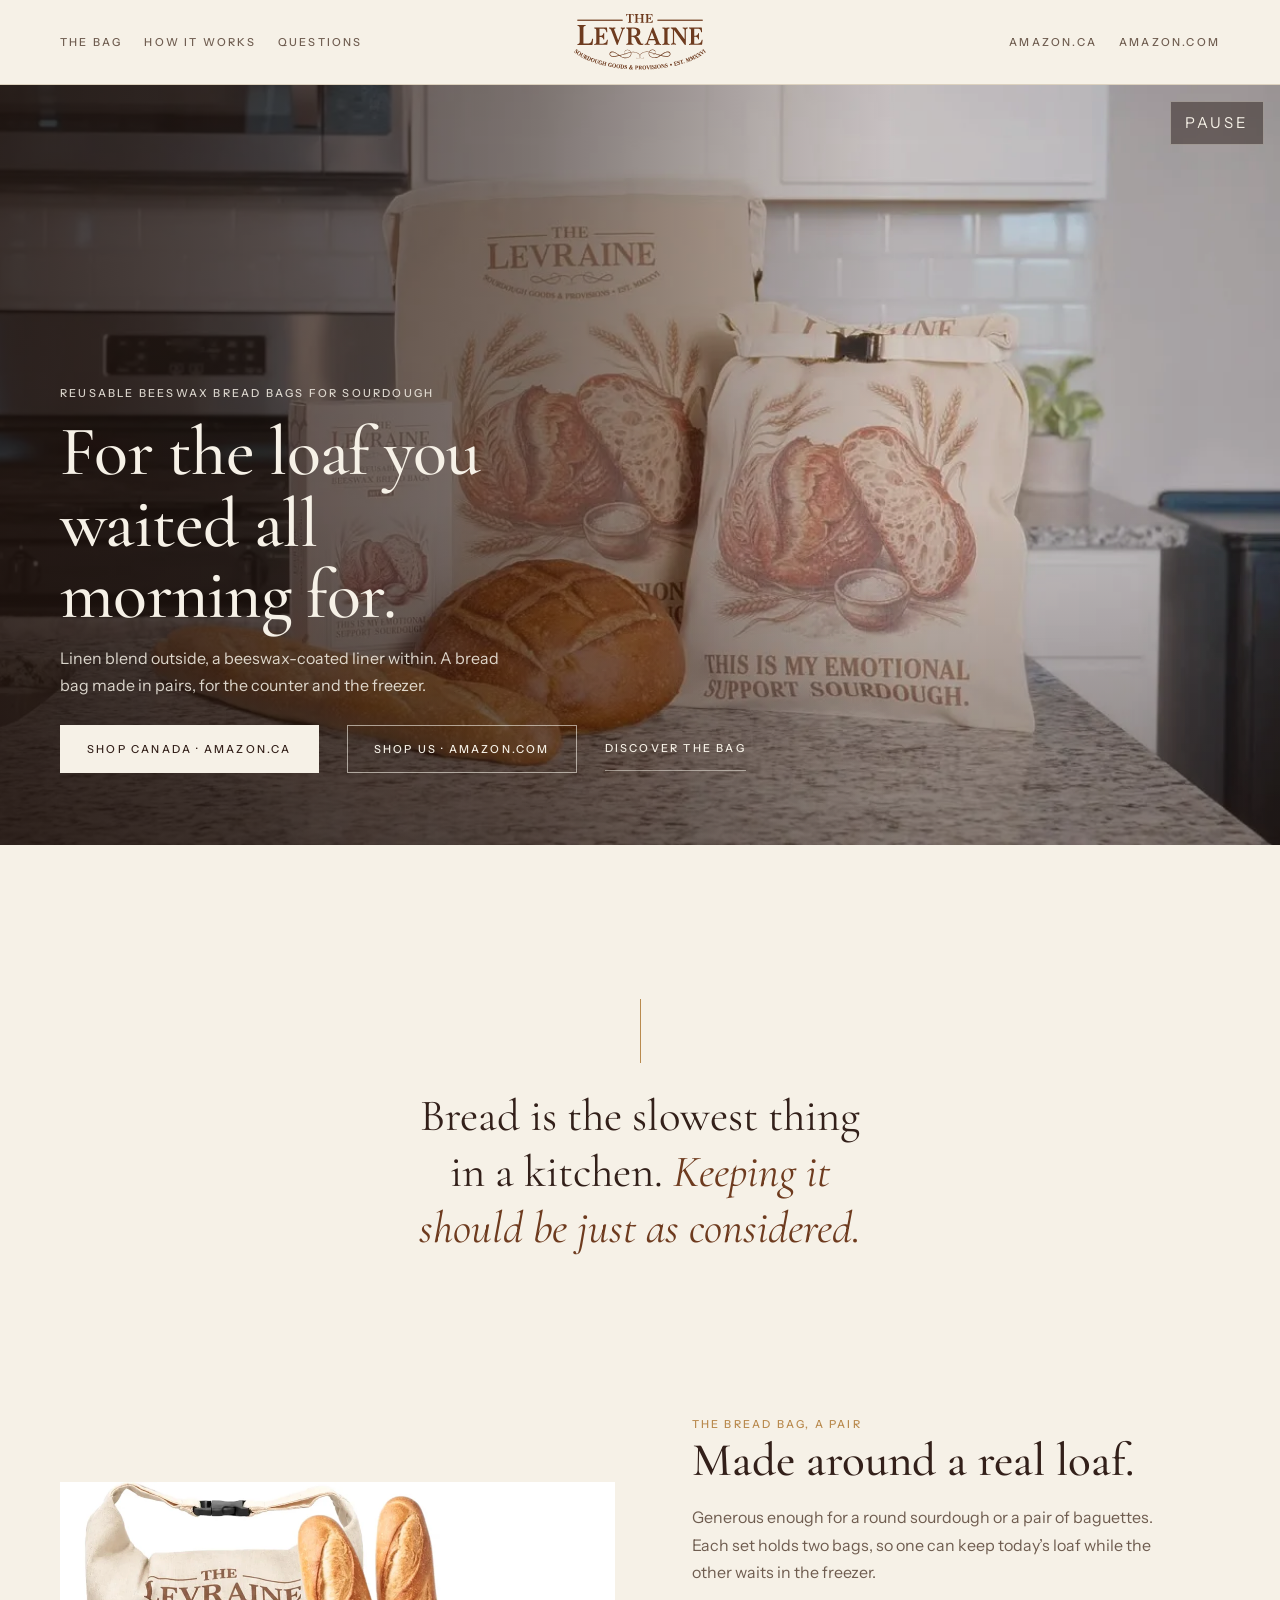
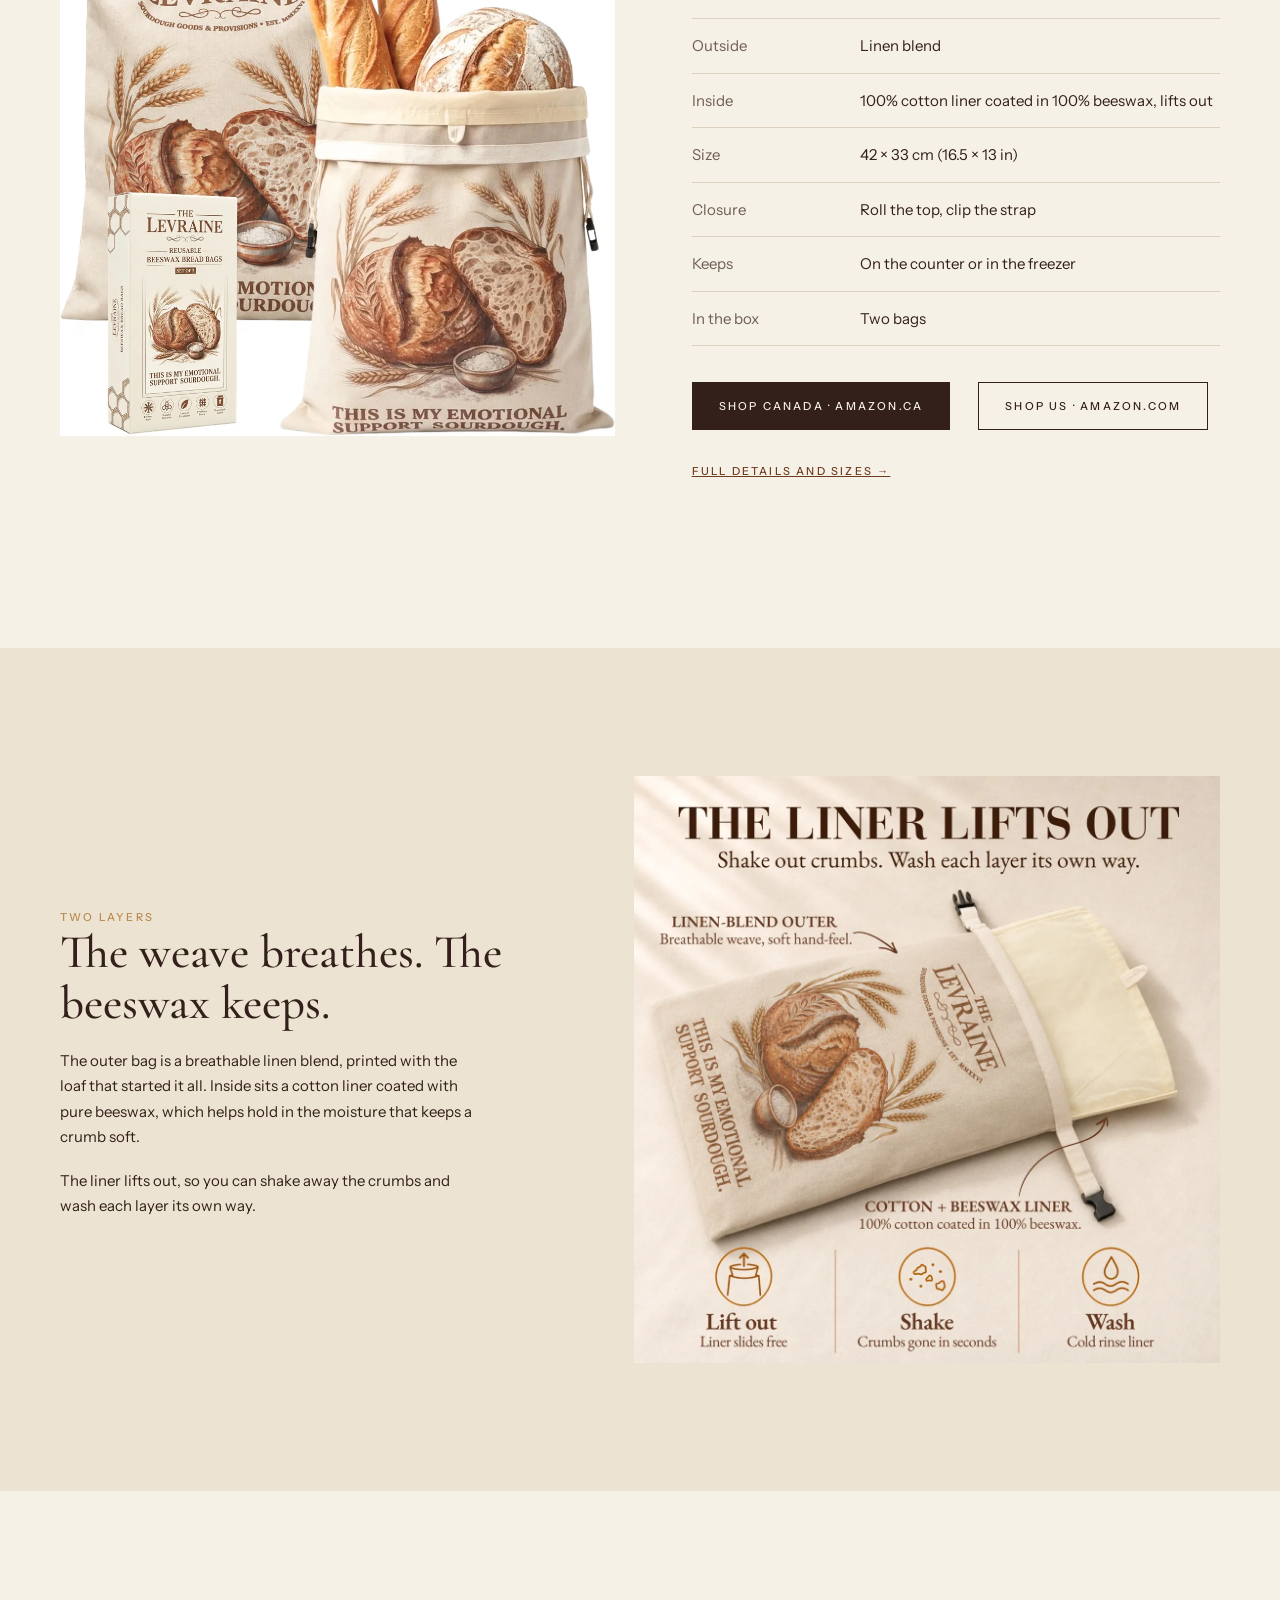
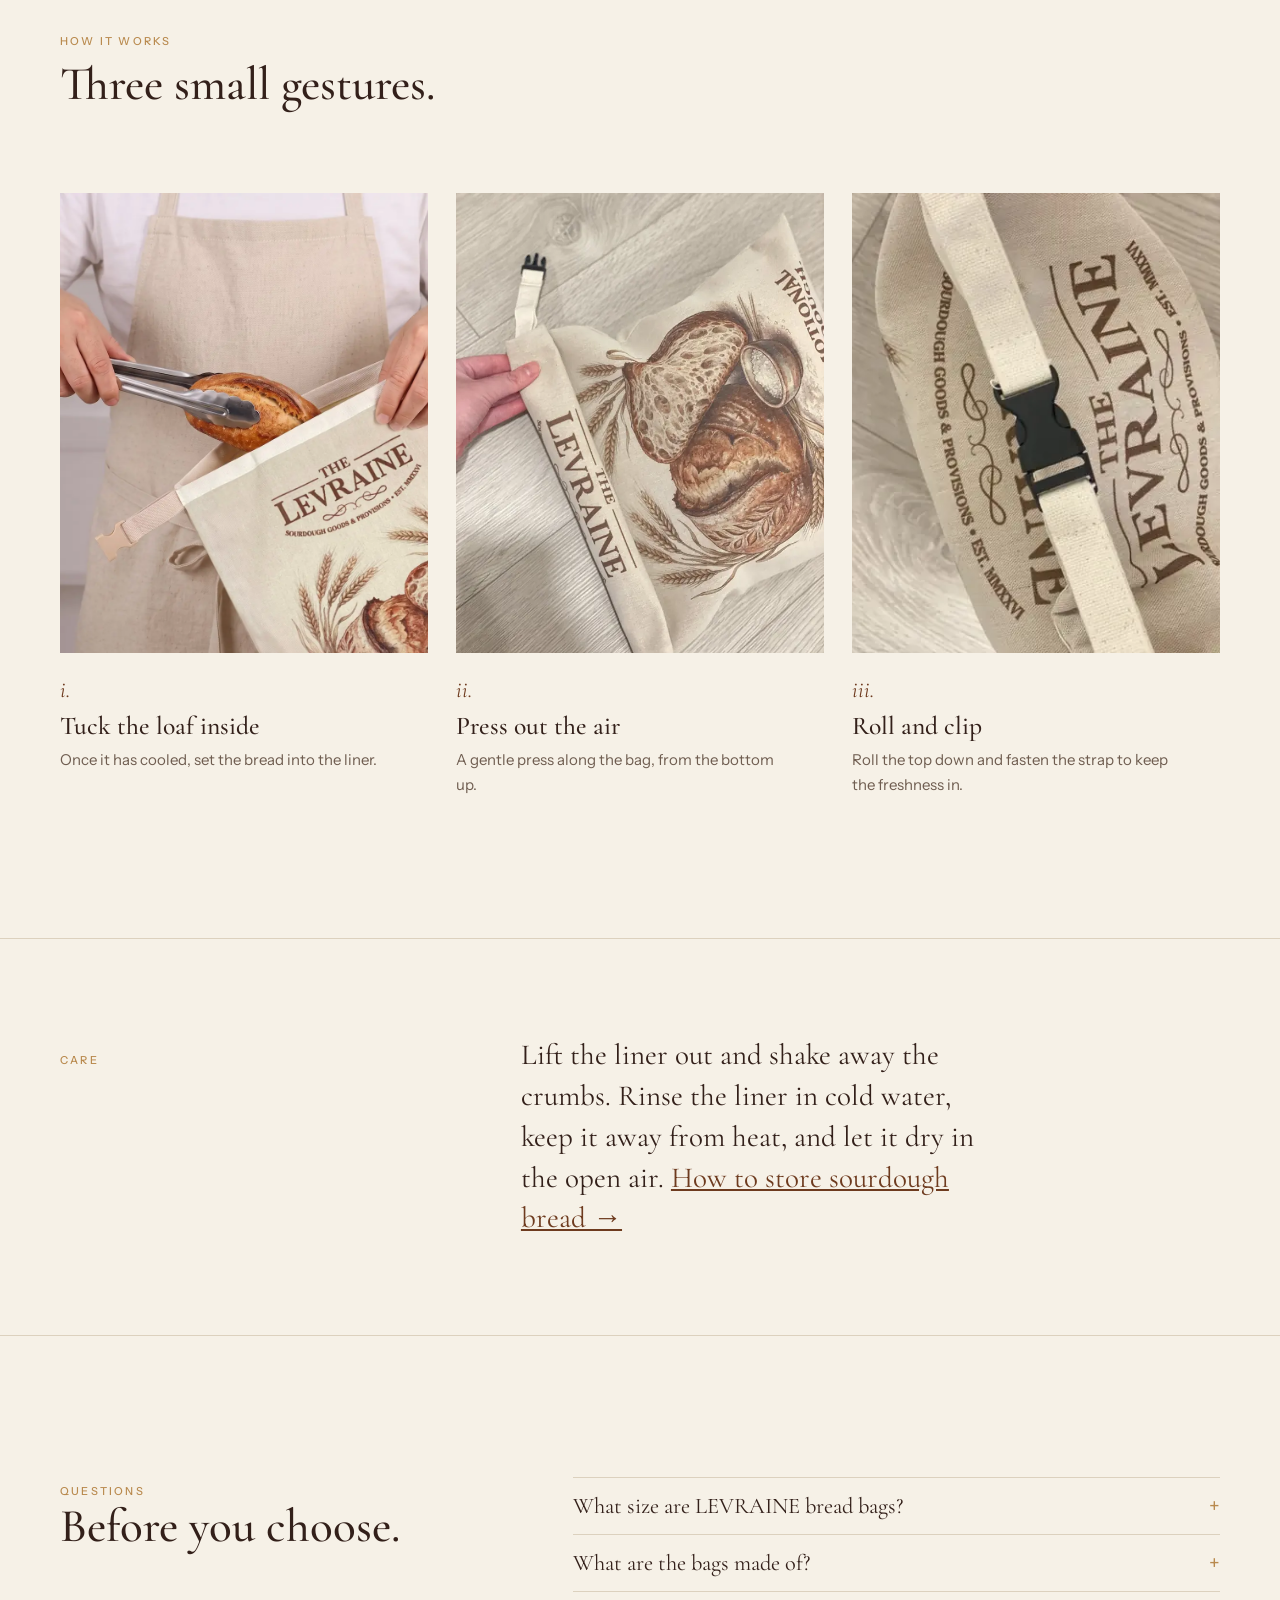
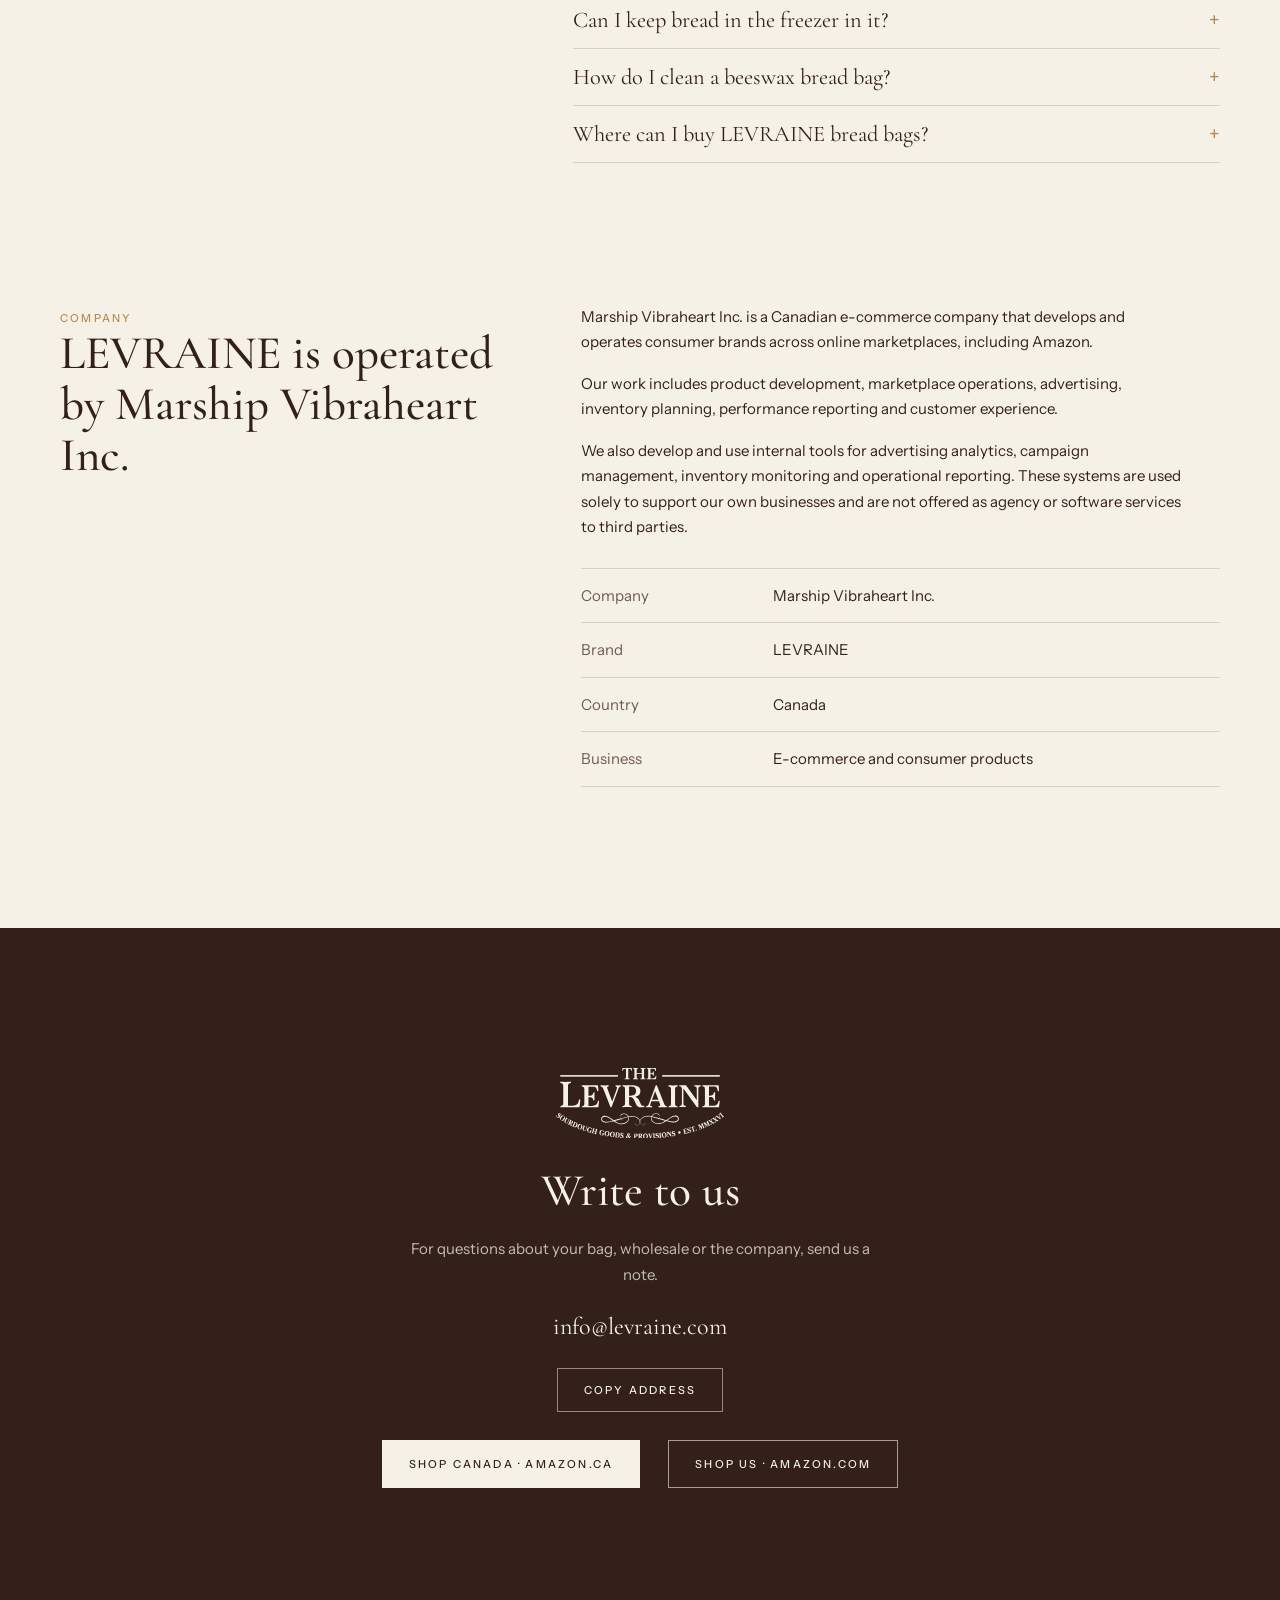
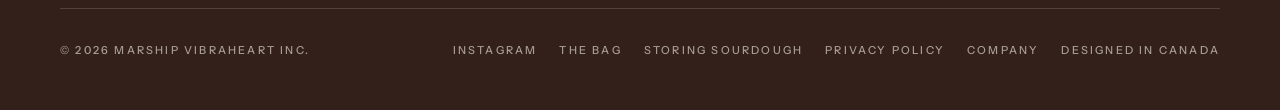
==== commit e4e6e713: "Use LEVRAINE as the one brand name; link Instagram @levraine.ca - Text, alt and aria labels say LEVR" ====
--- a/index.html
+++ b/index.html
@@ -29,8 +29,9 @@
       "@type": "Brand",
       "@id": "https://levraine.com/#brand",
       "name": "LEVRAINE",
-      "alternateName": "The Levraine",
-      "url": "https://levraine.com/"
+      "alternateName": ["The Levraine", "Levraine"],
+      "url": "https://levraine.com/",
+      "sameAs": ["https://www.instagram.com/levraine.ca/", "https://www.amazon.ca/dp/B0H5FXR8X4", "https://www.amazon.com/dp/B0H5FXR8X4"]
     },
     {
       "@type": "Product",
@@ -230,7 +231,7 @@
 <header class="top">
   <div class="in">
     <nav class="left caps" aria-label="Primary"><a href="#bag">The bag</a><a href="#ritual">How it works</a><a href="#questions">Questions</a></nav>
-    <a class="home" href="#main" aria-label="The Levraine, home"><svg class="logo" viewBox="0 0 440.23 185.61" role="img" aria-label="The Levraine, sourdough goods and provisions, established 2026"><use href="#lv-logo"/></svg></a>
+    <a class="home" href="#main" aria-label="LEVRAINE, home"><svg class="logo" viewBox="0 0 440.23 185.61" role="img" aria-label="LEVRAINE logo: The Levraine, sourdough goods and provisions, established 2026"><use href="#lv-logo"/></svg></a>
     <nav class="right caps" aria-label="Shop"><a href="https://www.amazon.ca/dp/B0H5FXR8X4" rel="noopener" target="_blank">Amazon.ca</a><a href="https://www.amazon.com/dp/B0H5FXR8X4" rel="noopener" target="_blank">Amazon.com</a></nav>
   </div>
 </header>
@@ -264,7 +265,7 @@
 
   <section class="bag" id="bag" aria-labelledby="bag-h">
     <div class="in">
-      <figure class="rise"><img src="assets/img/bag-set.webp" width="1100" height="1097" alt="The Levraine set of two: one bag rolled and clipped shut, one holding two baguettes and a sourdough loaf, beside the gift box"></figure>
+      <figure class="rise"><img src="assets/img/bag-set.webp" width="1100" height="1097" alt="The LEVRAINE set of two: one bag rolled and clipped shut, one holding two baguettes and a sourdough loaf, beside the gift box"></figure>
       <div class="rise">
         <span class="caps" style="color:var(--wheat)">The bread bag, a pair</span>
         <h2 id="bag-h">Made around a real loaf.</h2>
@@ -278,7 +279,7 @@
           <div><dt>In the box</dt><dd>Two bags</dd></div>
         </dl>
         <div class="acts"><a class="btn dark caps" href="https://www.amazon.ca/dp/B0H5FXR8X4" rel="noopener" target="_blank">Shop Canada · Amazon.ca</a><a class="btn line caps" href="https://www.amazon.com/dp/B0H5FXR8X4" rel="noopener" target="_blank">Shop US · Amazon.com</a></div>
-        <p style="margin-top:20px"><a class="caps" href="/products/beeswax-bread-bags" style="color:var(--brown);display:inline-block;padding-block:12px">Full details and sizes →</a></p>
+        <p style="margin-top:20px"><a class="caps" href="/products/beeswax-bread-bags/" style="color:var(--brown);display:inline-block;padding-block:12px">Full details and sizes →</a></p>
       </div>
     </div>
   </section>
@@ -327,7 +328,7 @@
   <section class="care" aria-label="Care">
     <div class="in">
       <span class="caps" style="color:var(--wheat)">Care</span>
-      <p>Lift the liner out and shake away the crumbs. Rinse the liner in cold water, keep it away from heat, and let it dry in the open air. <a href="/guides/how-to-store-sourdough-bread" style="color:var(--brown)">How to store sourdough bread →</a></p>
+      <p>Lift the liner out and shake away the crumbs. Rinse the liner in cold water, keep it away from heat, and let it dry in the open air. <a href="/guides/how-to-store-sourdough-bread/" style="color:var(--brown)">How to store sourdough bread →</a></p>
     </div>
   </section>
 
@@ -351,7 +352,7 @@
     <div class="in">
       <div class="rise">
         <span class="caps" style="color:var(--wheat)">Company</span>
-        <h2 class="section-h" id="company-h">The Levraine is operated by Marship Vibraheart Inc.</h2>
+        <h2 class="section-h" id="company-h">LEVRAINE is operated by Marship Vibraheart Inc.</h2>
       </div>
       <div class="copy rise">
         <p>Marship Vibraheart Inc. is a Canadian e-commerce company that develops and operates consumer brands across online marketplaces, including Amazon.</p>
@@ -378,7 +379,7 @@
     <div class="acts" style="justify-content:center"><a class="btn solid caps" href="https://www.amazon.ca/dp/B0H5FXR8X4" rel="noopener" target="_blank">Shop Canada · Amazon.ca</a><a class="btn ghost caps" href="https://www.amazon.com/dp/B0H5FXR8X4" rel="noopener" target="_blank">Shop US · Amazon.com</a></div>
     <footer class="end caps">
       <span>© <span id="year">2026</span> Marship Vibraheart Inc.</span>
-      <nav aria-label="Footer"><a href="/products/beeswax-bread-bags">The bag</a><a href="/guides/how-to-store-sourdough-bread">Storing sourdough</a><a href="privacy.html">Privacy Policy</a><a href="#company">Company</a><span>Designed in Canada</span></nav>
+      <nav aria-label="Footer"><a href="https://www.instagram.com/levraine.ca/" rel="noopener" target="_blank">Instagram</a><a href="/products/beeswax-bread-bags/">The bag</a><a href="/guides/how-to-store-sourdough-bread/">Storing sourdough</a><a href="privacy.html">Privacy Policy</a><a href="#company">Company</a><span>Designed in Canada</span></nav>
     </footer>
   </div>
 </section>
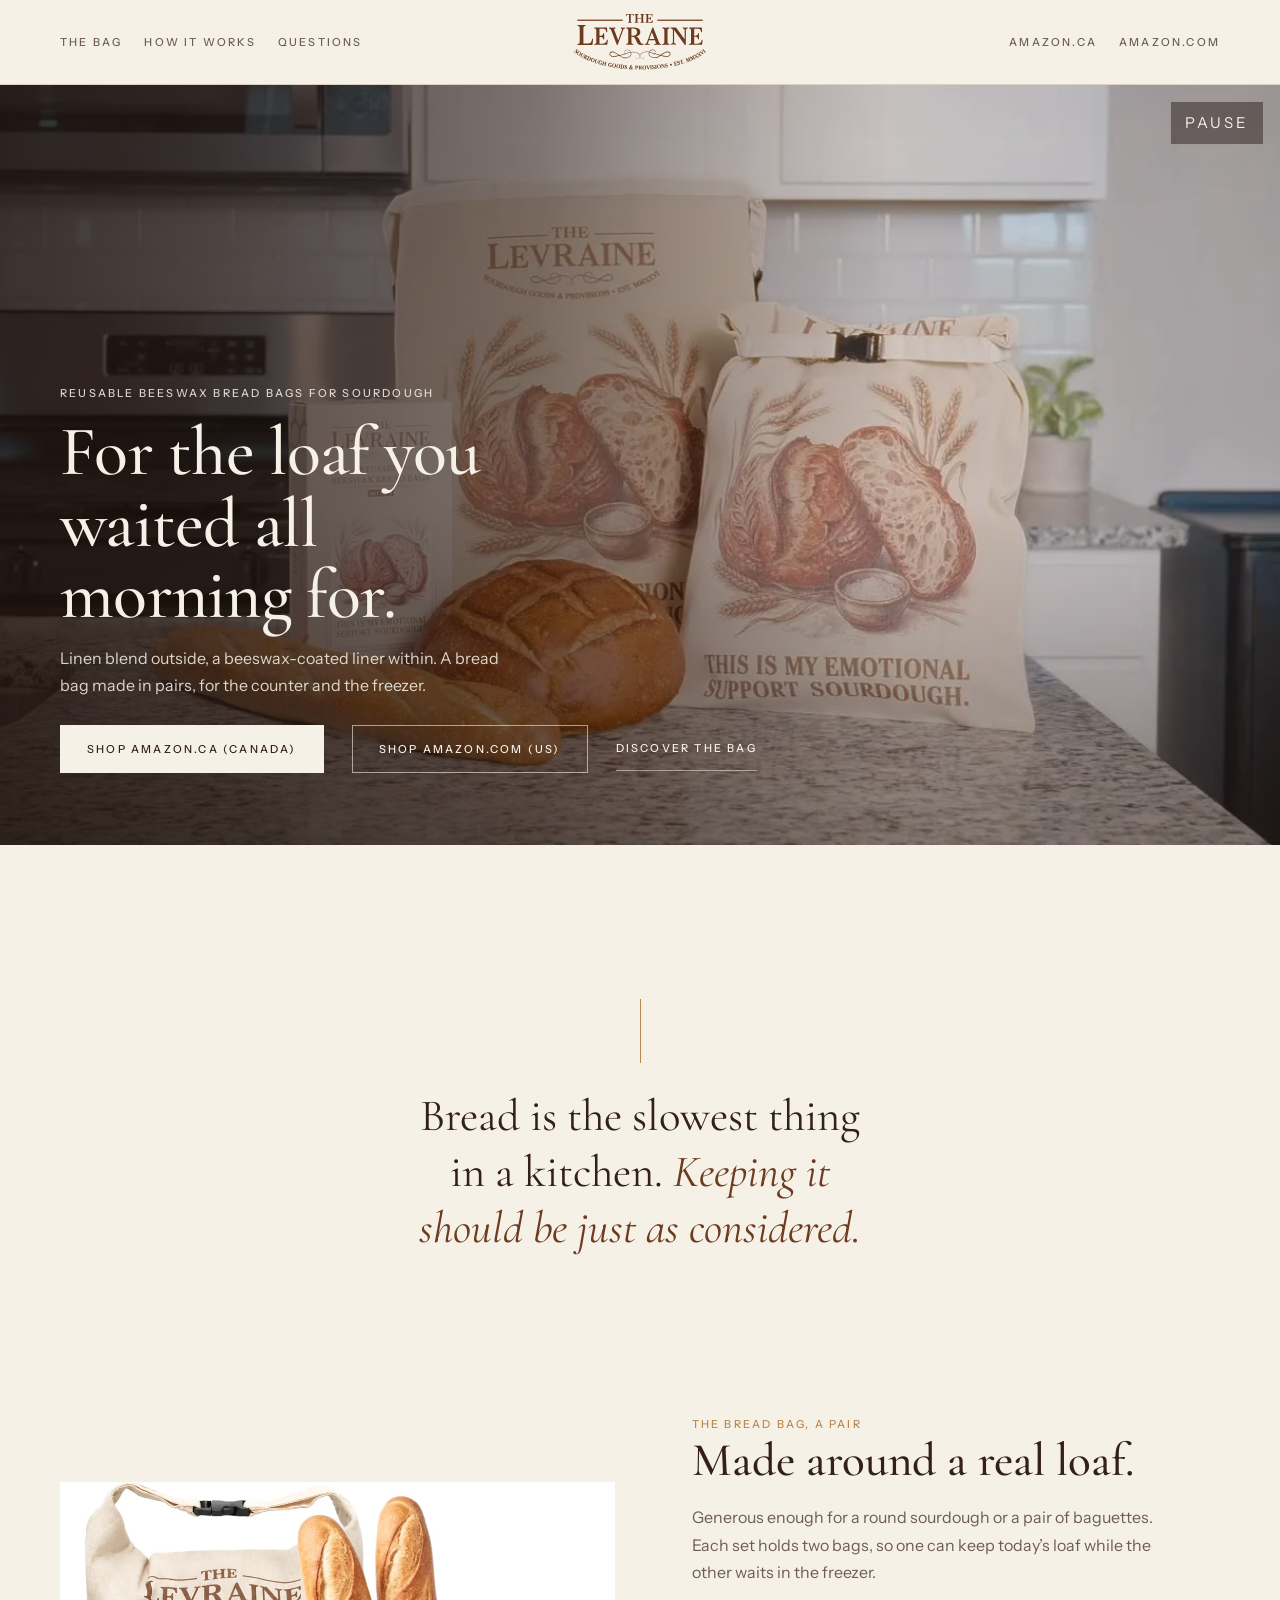
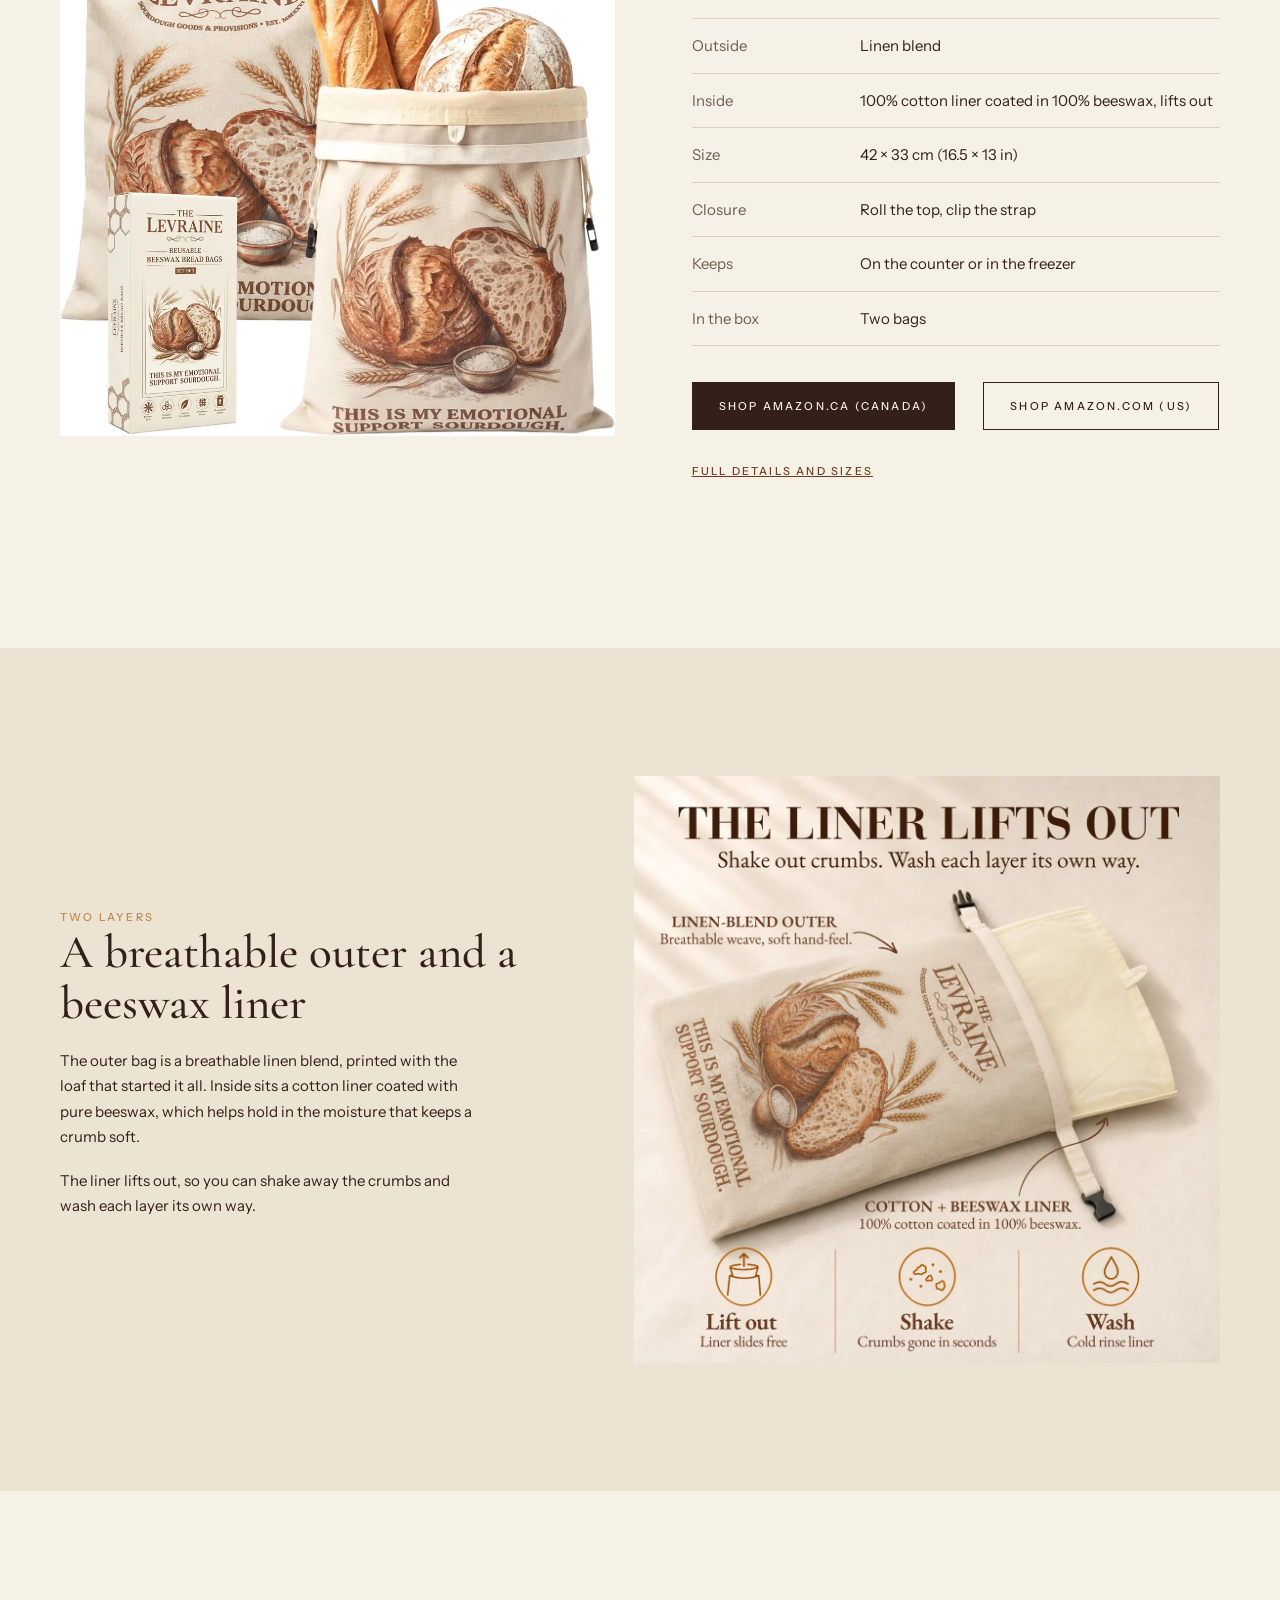
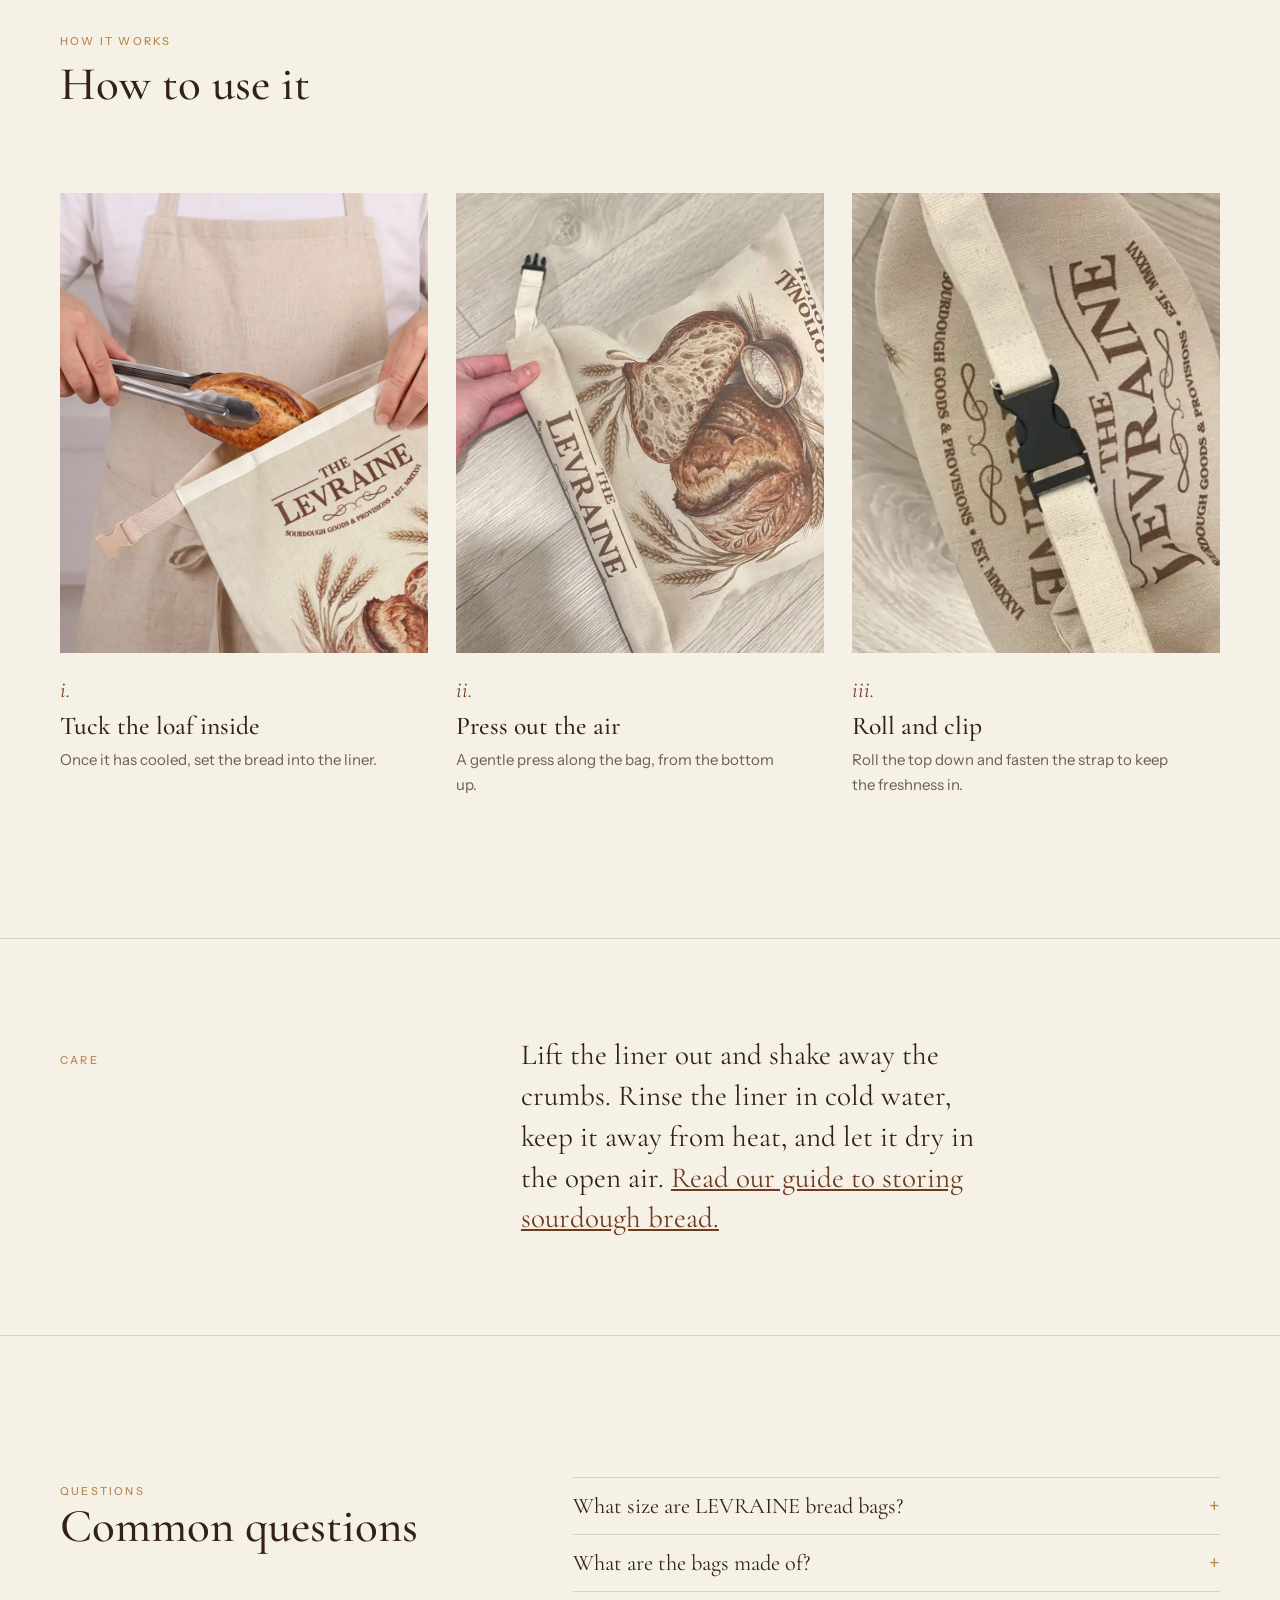
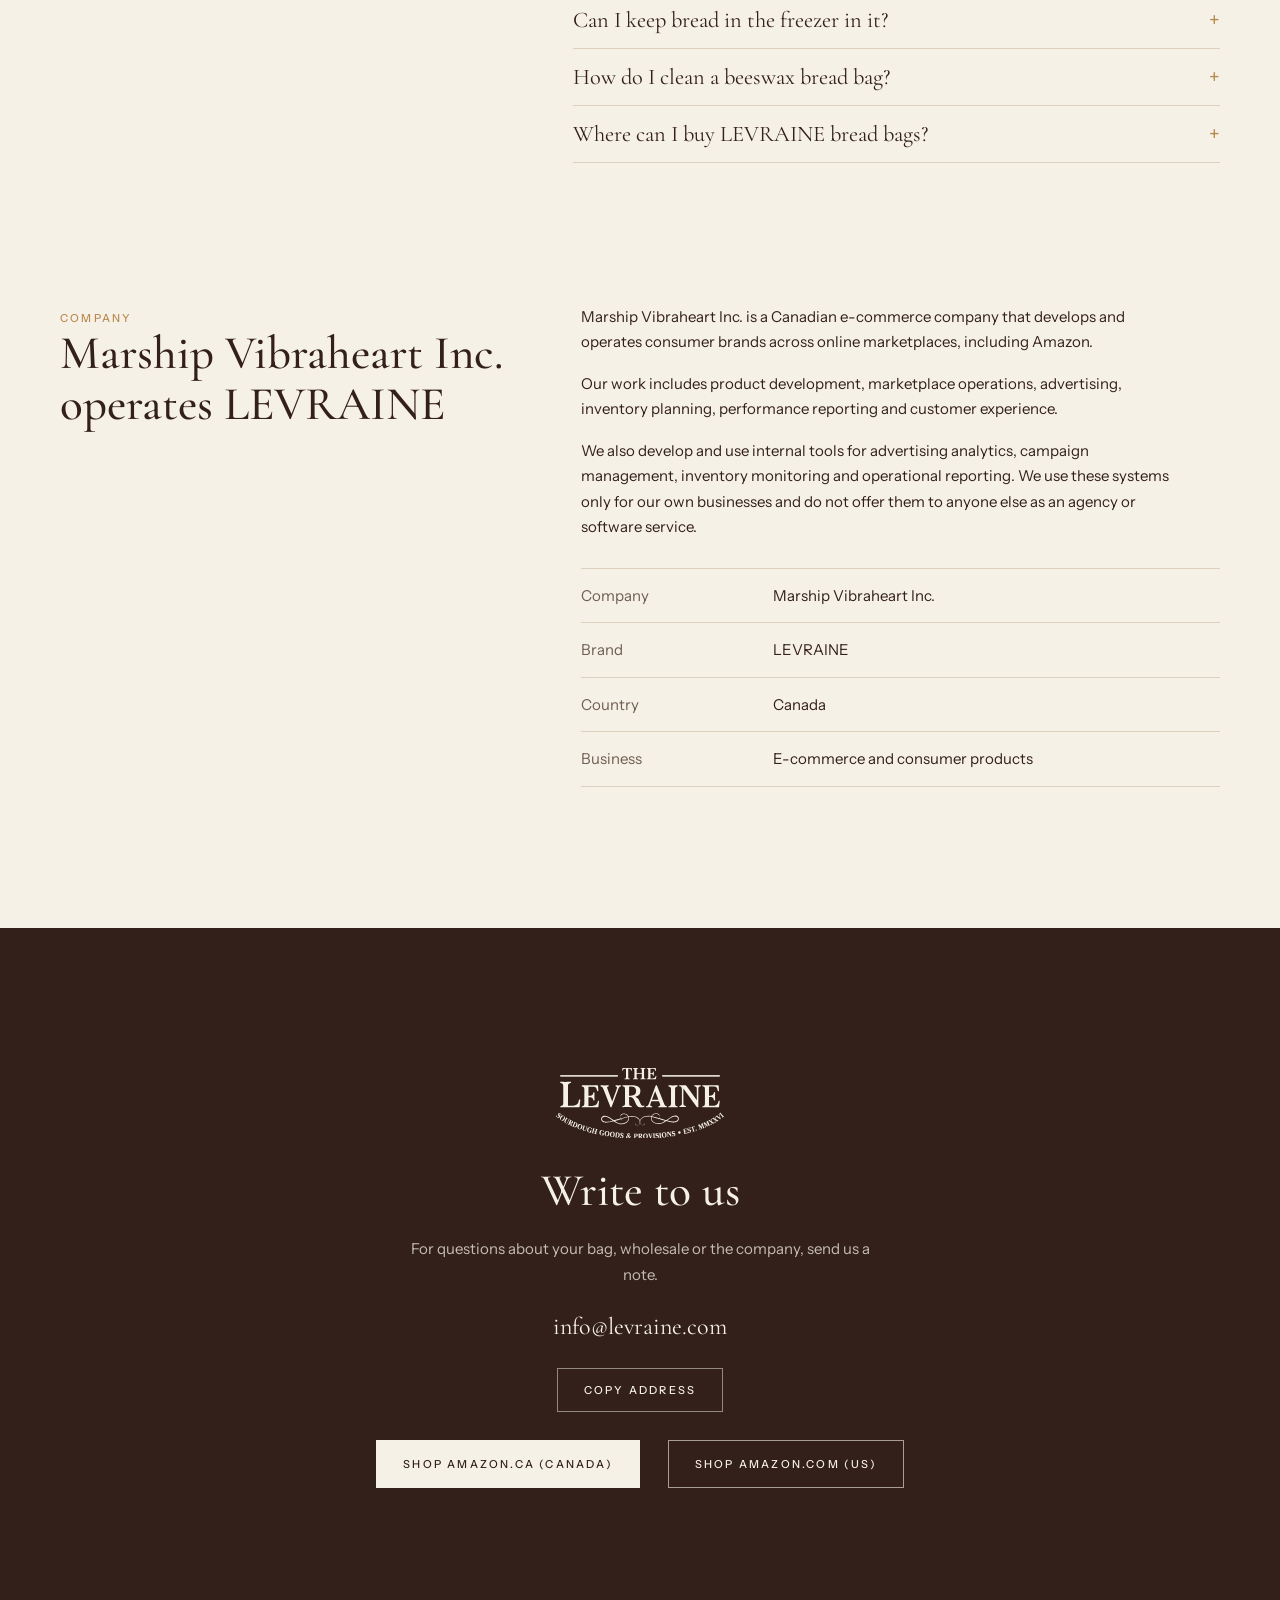
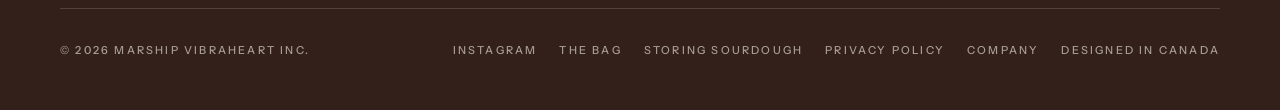
==== commit 1a9a5488: "Remove AI-writing tells from site copy - No inline dots, bars, arrows or semicolons in visible text," ====
--- a/index.html
+++ b/index.html
@@ -3,12 +3,12 @@
 <head>
 <meta charset="utf-8">
 <meta name="viewport" content="width=device-width, initial-scale=1, viewport-fit=cover">
-<title>Reusable Beeswax Bread Bags for Sourdough | LEVRAINE</title>
+<title>Reusable Beeswax Bread Bags for Sourdough by LEVRAINE</title>
 <meta name="description" content="A set of two XL reusable bread bags with linen-blend exteriors and removable beeswax-coated cotton liners, made for sourdough and artisan loaves. Shop on Amazon.ca and Amazon.com.">
 <meta name="theme-color" content="#F6F1E7">
 <link rel="canonical" href="https://levraine.com/">
 <link rel="icon" href="data:image/svg+xml,<svg xmlns=%22http://www.w3.org/2000/svg%22 viewBox=%220 0 100 100%22><rect width=%22100%22 height=%22100%22 rx=%2218%22 fill=%22%236E3B1F%22/><text x=%2250%22 y=%2268%22 text-anchor=%22middle%22 font-size=%2256%22 fill=%22%23F6F1E7%22 font-family=%22Georgia%22>L</text></svg>">
-<meta property="og:title" content="Reusable Beeswax Bread Bags for Sourdough | LEVRAINE">
+<meta property="og:title" content="Reusable Beeswax Bread Bags for Sourdough by LEVRAINE">
 <meta property="og:description" content="Linen blend outside, beeswax within. Bread bags made in pairs, designed in Canada.">
 <meta property="og:image" content="https://levraine.com/assets/video/kitchen-poster.webp">
 <link rel="preload" href="assets/fonts/cormorant-garamond-latin-500-normal.woff2" as="font" type="font/woff2" crossorigin>
@@ -248,8 +248,8 @@
         <p class="big">For the loaf you waited all morning for.</p>
         <p>Linen blend outside, a beeswax-coated liner within. A bread bag made in pairs, for the counter and the freezer.</p>
         <div class="acts">
-          <a class="btn solid caps" href="https://www.amazon.ca/dp/B0H5FXR8X4" rel="noopener" target="_blank">Shop Canada · Amazon.ca</a>
-          <a class="btn ghost caps" href="https://www.amazon.com/dp/B0H5FXR8X4" rel="noopener" target="_blank">Shop US · Amazon.com</a>
+          <a class="btn solid caps" href="https://www.amazon.ca/dp/B0H5FXR8X4" rel="noopener" target="_blank">Shop Amazon.ca (Canada)</a>
+          <a class="btn ghost caps" href="https://www.amazon.com/dp/B0H5FXR8X4" rel="noopener" target="_blank">Shop Amazon.com (US)</a>
           <a class="link caps" href="#bag">Discover the bag</a>
         </div>
       </div>
@@ -278,8 +278,8 @@
           <div><dt>Keeps</dt><dd>On the counter or in the freezer</dd></div>
           <div><dt>In the box</dt><dd>Two bags</dd></div>
         </dl>
-        <div class="acts"><a class="btn dark caps" href="https://www.amazon.ca/dp/B0H5FXR8X4" rel="noopener" target="_blank">Shop Canada · Amazon.ca</a><a class="btn line caps" href="https://www.amazon.com/dp/B0H5FXR8X4" rel="noopener" target="_blank">Shop US · Amazon.com</a></div>
-        <p style="margin-top:20px"><a class="caps" href="/products/beeswax-bread-bags/" style="color:var(--brown);display:inline-block;padding-block:12px">Full details and sizes →</a></p>
+        <div class="acts"><a class="btn dark caps" href="https://www.amazon.ca/dp/B0H5FXR8X4" rel="noopener" target="_blank">Shop Amazon.ca (Canada)</a><a class="btn line caps" href="https://www.amazon.com/dp/B0H5FXR8X4" rel="noopener" target="_blank">Shop Amazon.com (US)</a></div>
+        <p style="margin-top:20px"><a class="caps" href="/products/beeswax-bread-bags/" style="color:var(--brown);display:inline-block;padding-block:12px">Full details and sizes</a></p>
       </div>
     </div>
   </section>
@@ -288,7 +288,7 @@
     <div class="in">
       <div class="words rise">
         <span class="caps" style="color:var(--wheat)">Two layers</span>
-        <h2 class="section-h" id="layers-h">The weave breathes. The beeswax keeps.</h2>
+        <h2 class="section-h" id="layers-h">A breathable outer and a beeswax liner</h2>
         <p>The outer bag is a breathable linen blend, printed with the loaf that started it all. Inside sits a cotton liner coated with pure beeswax, which helps hold in the moisture that keeps a crumb soft.</p>
         <p>The liner lifts out, so you can shake away the crumbs and wash each layer its own way.</p>
       </div>
@@ -300,7 +300,7 @@
     <div class="in">
       <header class="rise">
         <span class="caps">How it works</span>
-        <h2 class="section-h" id="ritual-h">Three small gestures.</h2>
+        <h2 class="section-h" id="ritual-h">How to use it</h2>
       </header>
       <ol class="steps">
         <li class="rise">
@@ -328,7 +328,7 @@
   <section class="care" aria-label="Care">
     <div class="in">
       <span class="caps" style="color:var(--wheat)">Care</span>
-      <p>Lift the liner out and shake away the crumbs. Rinse the liner in cold water, keep it away from heat, and let it dry in the open air. <a href="/guides/how-to-store-sourdough-bread/" style="color:var(--brown)">How to store sourdough bread →</a></p>
+      <p>Lift the liner out and shake away the crumbs. Rinse the liner in cold water, keep it away from heat, and let it dry in the open air. <a href="/guides/how-to-store-sourdough-bread/" style="color:var(--brown)">Read our guide to storing sourdough bread.</a></p>
     </div>
   </section>
 
@@ -336,7 +336,7 @@
     <div class="in">
       <div class="rise">
         <span class="caps" style="color:var(--wheat)">Questions</span>
-        <h2 class="section-h" id="faq-h">Before you choose.</h2>
+        <h2 class="section-h" id="faq-h">Common questions</h2>
       </div>
       <div class="qa rise">
         <details><summary>What size are LEVRAINE bread bags?</summary><p>Each bag measures 42 × 33 cm (16.5 × 13 in) laid flat, before rolling. That fits a round sourdough loaf or a pair of baguettes. Each set has two bags.</p></details>
@@ -352,12 +352,12 @@
     <div class="in">
       <div class="rise">
         <span class="caps" style="color:var(--wheat)">Company</span>
-        <h2 class="section-h" id="company-h">LEVRAINE is operated by Marship Vibraheart Inc.</h2>
+        <h2 class="section-h" id="company-h">Marship Vibraheart Inc. operates LEVRAINE</h2>
       </div>
       <div class="copy rise">
         <p>Marship Vibraheart Inc. is a Canadian e-commerce company that develops and operates consumer brands across online marketplaces, including Amazon.</p>
         <p>Our work includes product development, marketplace operations, advertising, inventory planning, performance reporting and customer experience.</p>
-        <p>We also develop and use internal tools for advertising analytics, campaign management, inventory monitoring and operational reporting. These systems are used solely to support our own businesses and are not offered as agency or software services to third parties.</p>
+        <p>We also develop and use internal tools for advertising analytics, campaign management, inventory monitoring and operational reporting. We use these systems only for our own businesses and do not offer them to anyone else as an agency or software service.</p>
         <dl class="facts">
           <div><dt>Company</dt><dd>Marship Vibraheart Inc.</dd></div>
           <div><dt>Brand</dt><dd>LEVRAINE</dd></div>
@@ -376,7 +376,7 @@
     <p>For questions about your bag, wholesale or the company, send us a note.</p>
     <span class="mail" id="email">info@levraine.com</span>
     <button class="copy-btn" id="copy-email" type="button">Copy address</button>
-    <div class="acts" style="justify-content:center"><a class="btn solid caps" href="https://www.amazon.ca/dp/B0H5FXR8X4" rel="noopener" target="_blank">Shop Canada · Amazon.ca</a><a class="btn ghost caps" href="https://www.amazon.com/dp/B0H5FXR8X4" rel="noopener" target="_blank">Shop US · Amazon.com</a></div>
+    <div class="acts" style="justify-content:center"><a class="btn solid caps" href="https://www.amazon.ca/dp/B0H5FXR8X4" rel="noopener" target="_blank">Shop Amazon.ca (Canada)</a><a class="btn ghost caps" href="https://www.amazon.com/dp/B0H5FXR8X4" rel="noopener" target="_blank">Shop Amazon.com (US)</a></div>
     <footer class="end caps">
       <span>© <span id="year">2026</span> Marship Vibraheart Inc.</span>
       <nav aria-label="Footer"><a href="https://www.instagram.com/levraine.ca/" rel="noopener" target="_blank">Instagram</a><a href="/products/beeswax-bread-bags/">The bag</a><a href="/guides/how-to-store-sourdough-bread/">Storing sourdough</a><a href="privacy.html">Privacy Policy</a><a href="#company">Company</a><span>Designed in Canada</span></nav>
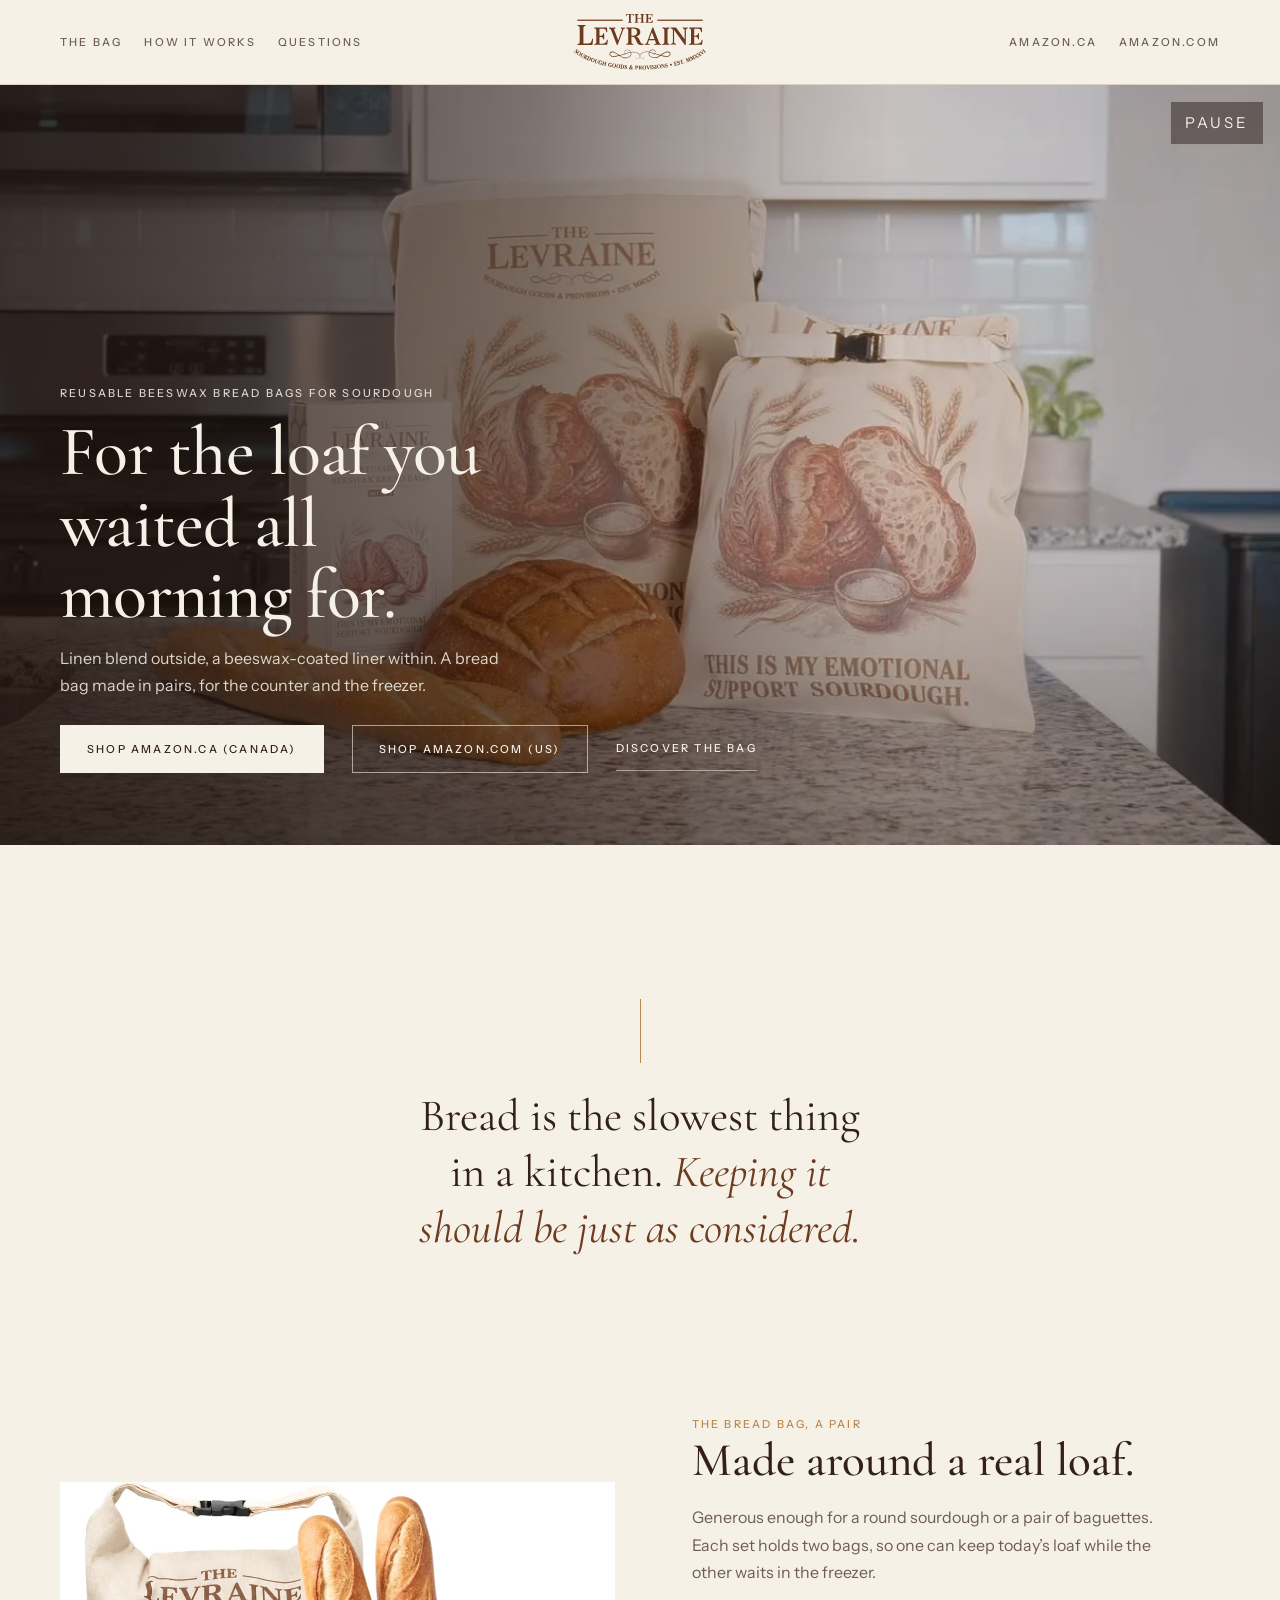
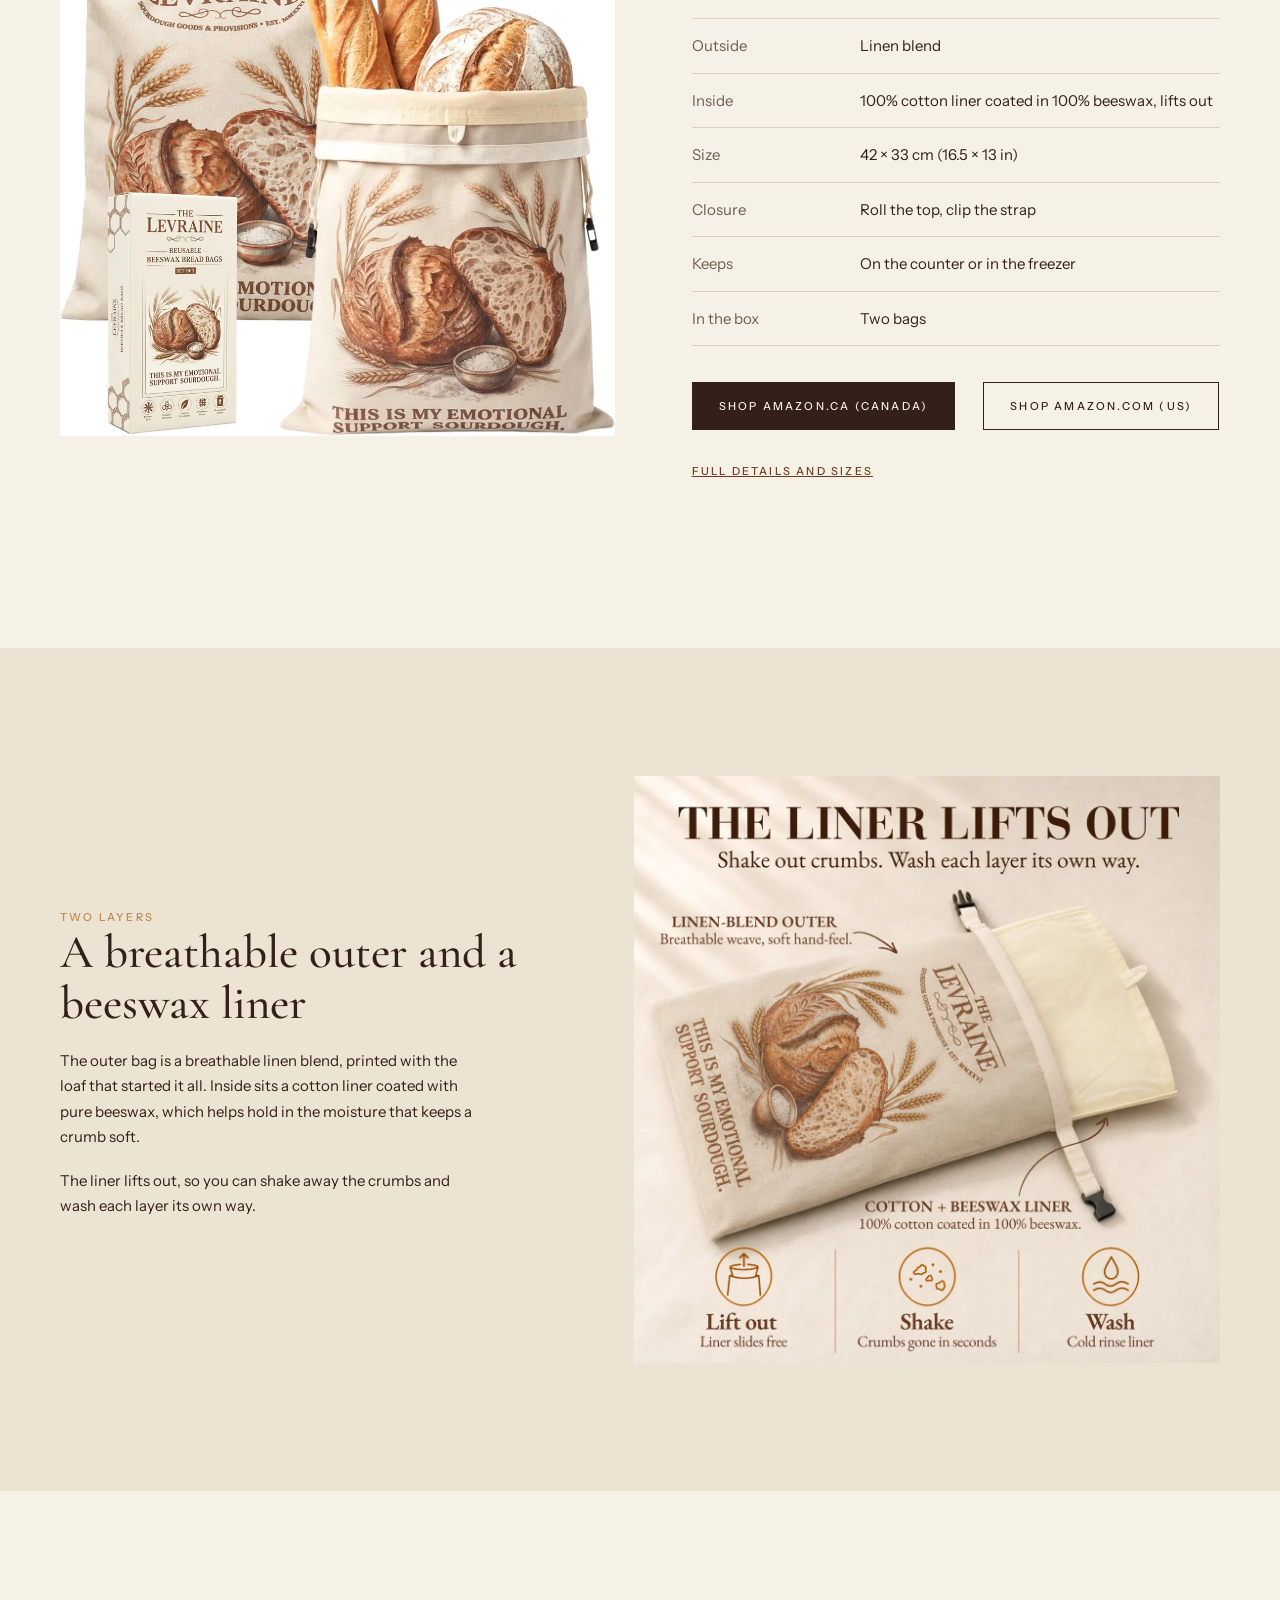
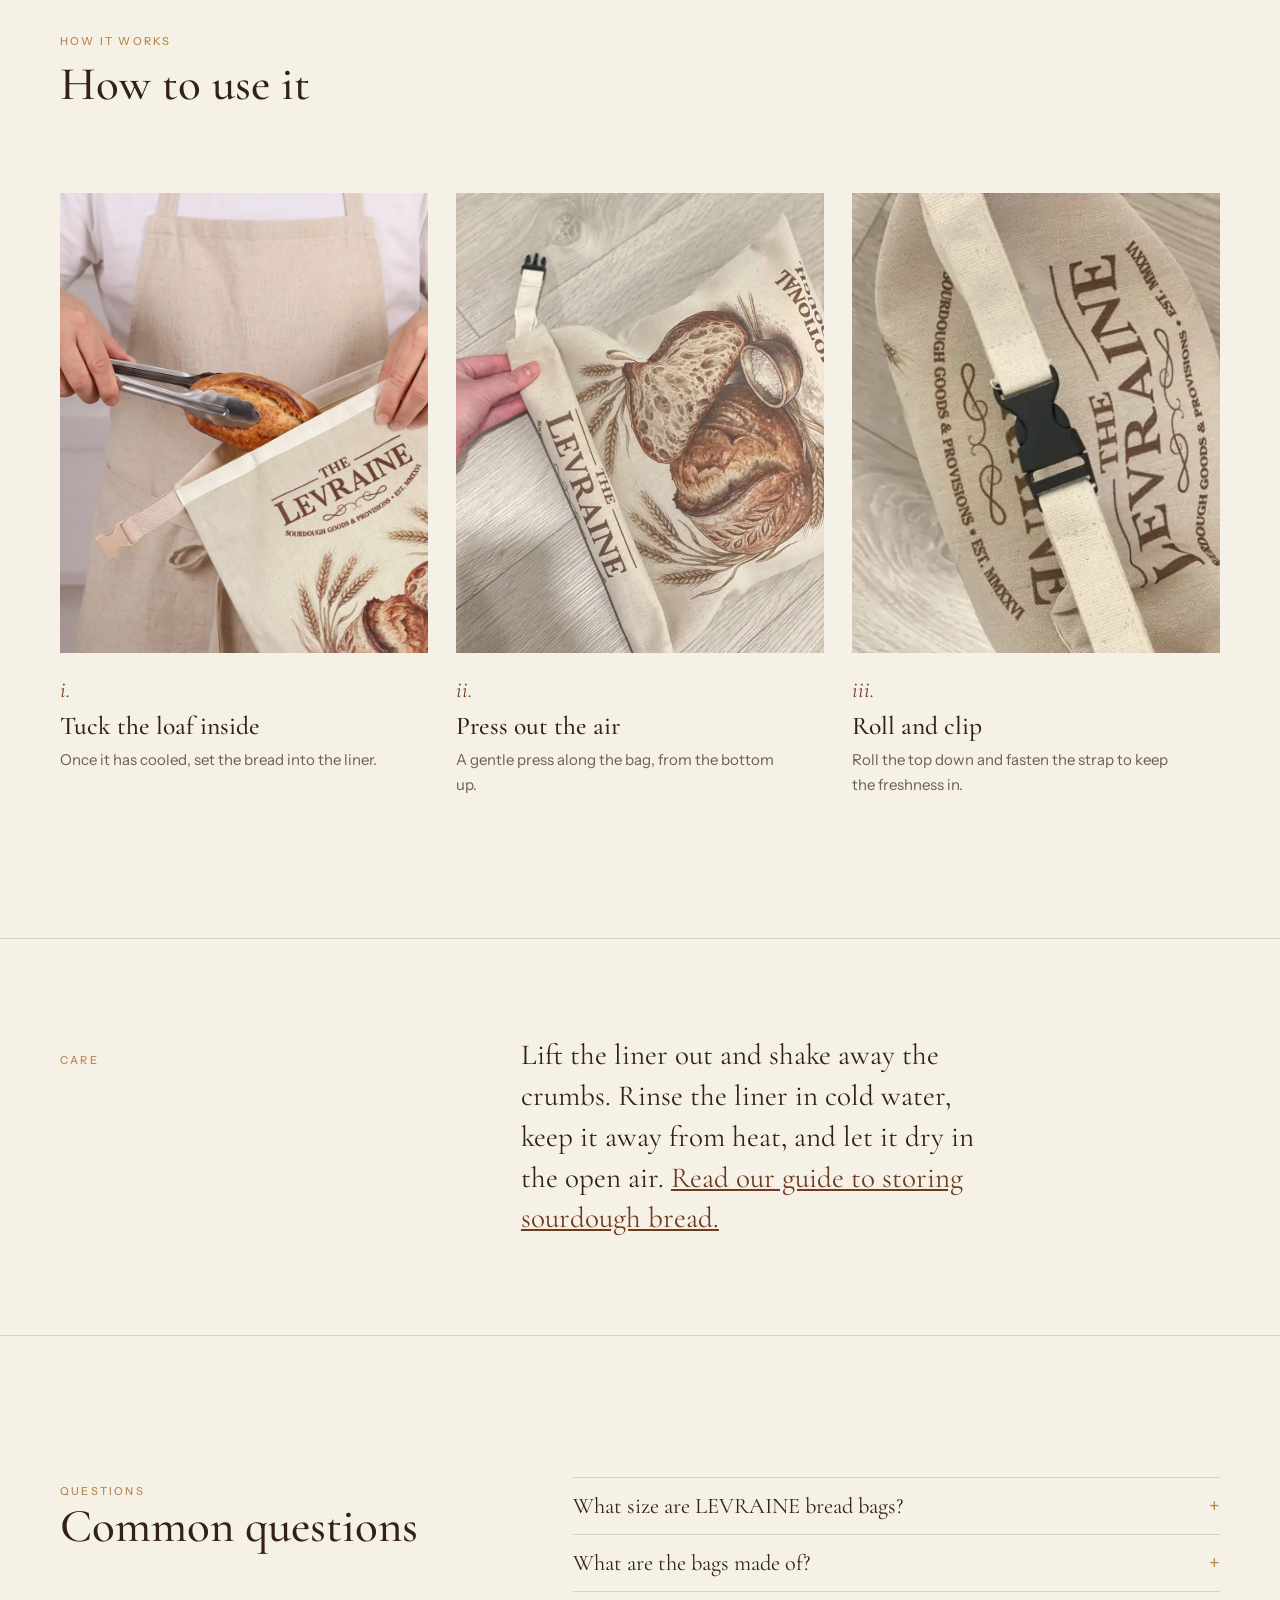
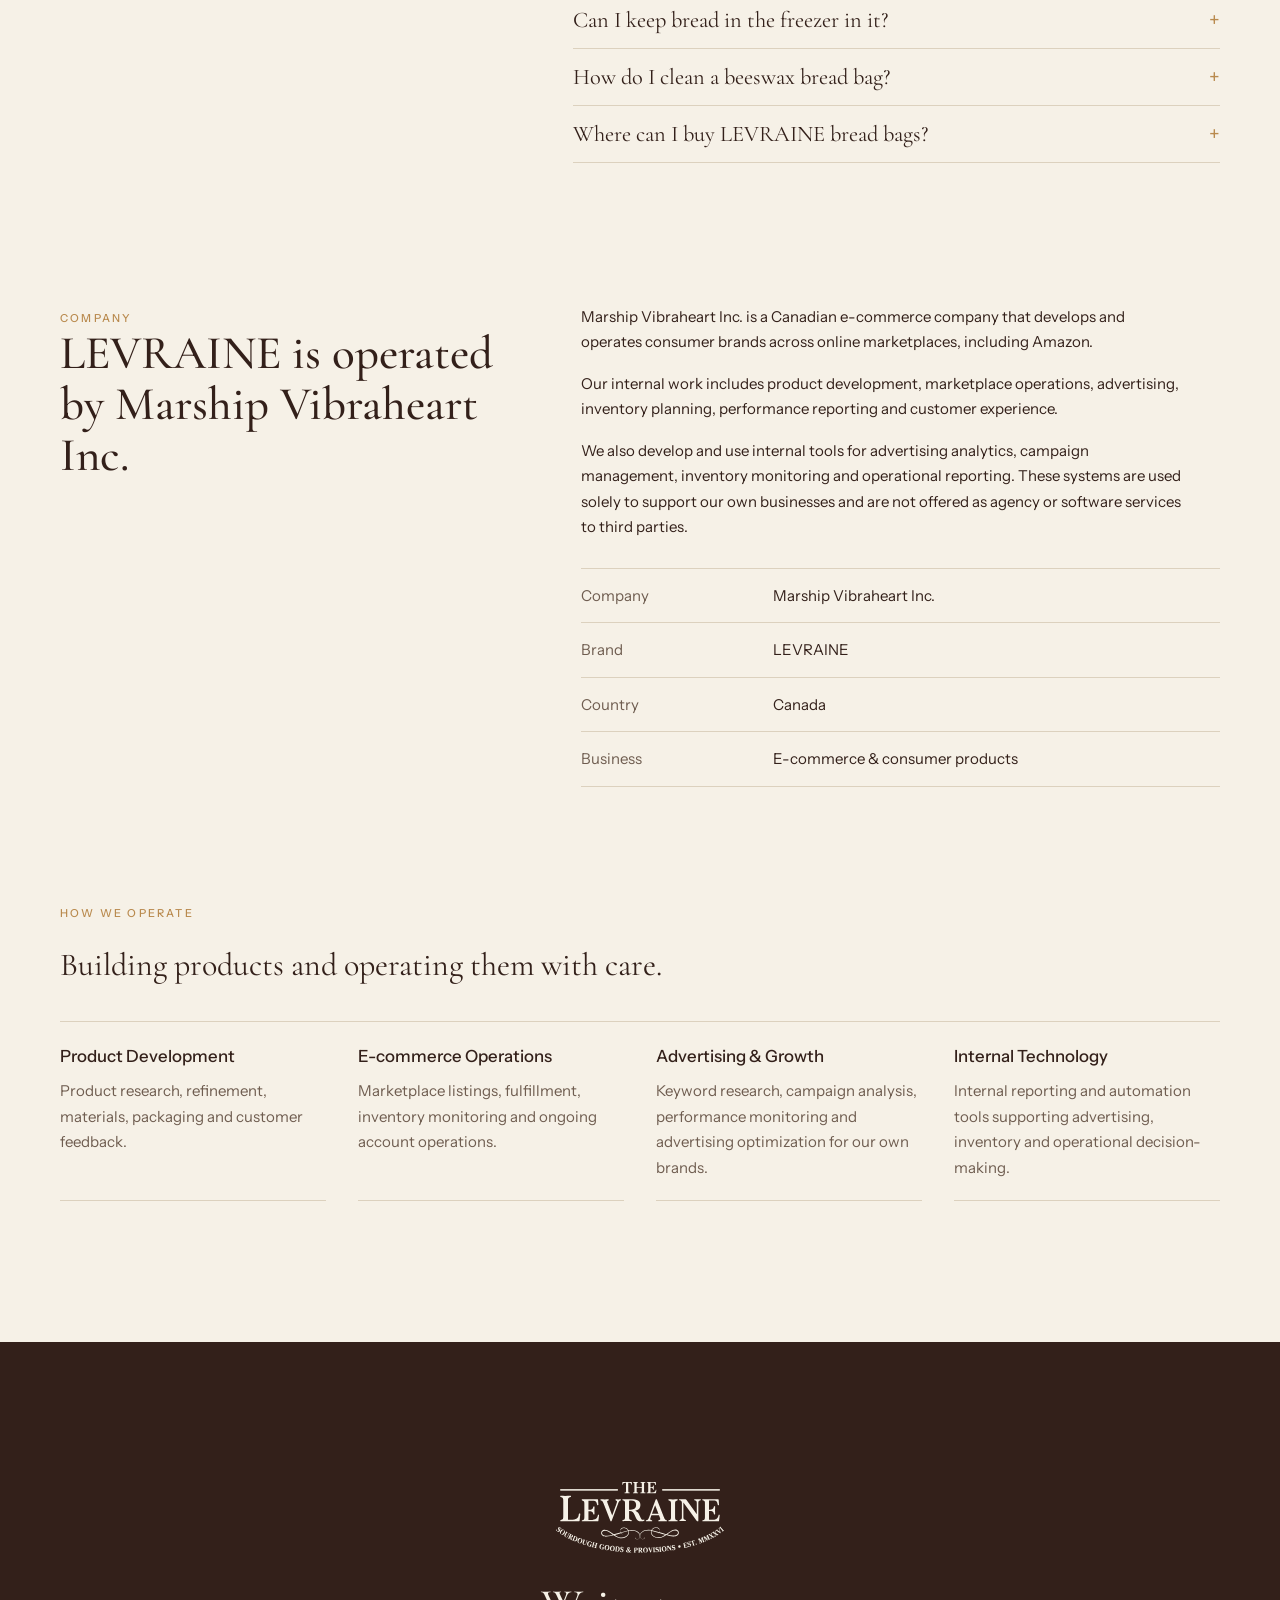
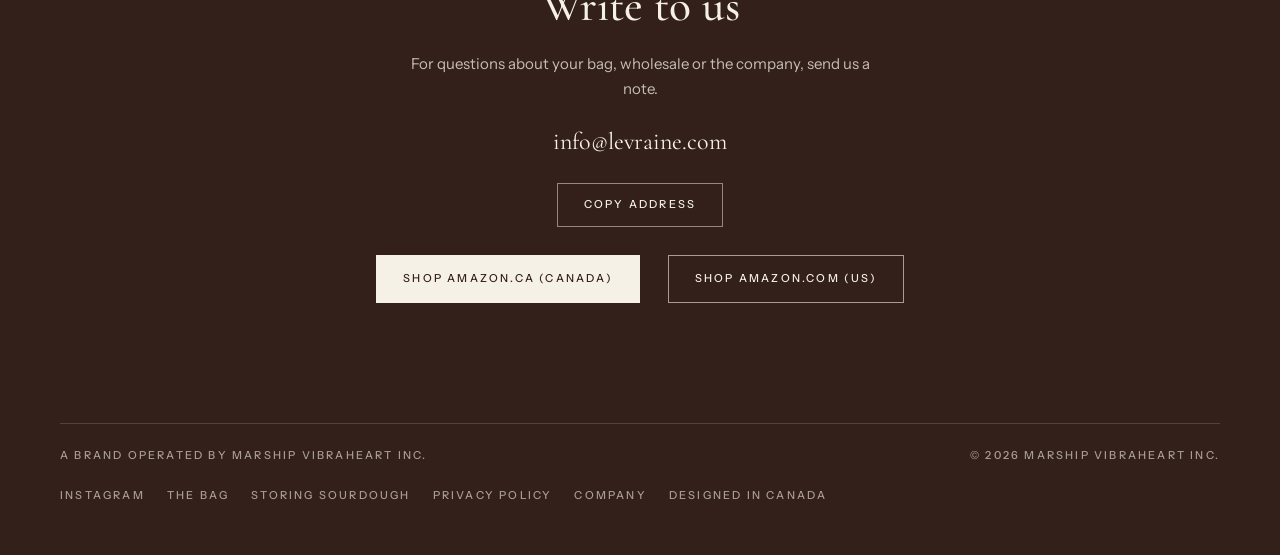
==== commit fa59cdff: "Merge fix/company-section：還原 Company 段原文＋私隱頁 footer（VIB-313/314/497） Co-Authored-By: Claude Sonnet 5" ====
--- a/index.html
+++ b/index.html
@@ -202,6 +202,12 @@
 .facts div { display: grid; grid-template-columns: 11rem 1fr; gap: 16px; padding: 14px 0; border-bottom: 1px solid var(--hair); }
 .facts dt { color: var(--muted); }
 .facts dd { margin: 0; }
+.ops { grid-column: 1 / -1; padding-top: clamp(24px, 4vw, 48px); }
+.ops-h { font-family: var(--serif, Georgia, serif); font-weight: 400; font-size: clamp(1.4rem, 3vw, 2rem); margin: 14px 0 28px; }
+.ops-grid { display: grid; gap: 0 32px; grid-template-columns: repeat(auto-fit, minmax(220px, 1fr)); border-top: 1px solid var(--hair); }
+.ops-grid div { padding: 20px 0; border-bottom: 1px solid var(--hair); }
+.ops-grid h4 { margin: 0 0 8px; font-weight: 500; font-size: 1.05rem; }
+.ops-grid p { margin: 0; max-width: 34ch; color: var(--muted); }
 @media (max-width: 520px) { .facts div { grid-template-columns: 1fr; gap: 2px; } }
 
 /* Contact */
@@ -352,18 +358,28 @@
     <div class="in">
       <div class="rise">
         <span class="caps" style="color:var(--wheat)">Company</span>
-        <h2 class="section-h" id="company-h">Marship Vibraheart Inc. operates LEVRAINE</h2>
+        <h2 class="section-h" id="company-h">LEVRAINE is operated by Marship Vibraheart Inc.</h2>
       </div>
       <div class="copy rise">
         <p>Marship Vibraheart Inc. is a Canadian e-commerce company that develops and operates consumer brands across online marketplaces, including Amazon.</p>
-        <p>Our work includes product development, marketplace operations, advertising, inventory planning, performance reporting and customer experience.</p>
-        <p>We also develop and use internal tools for advertising analytics, campaign management, inventory monitoring and operational reporting. We use these systems only for our own businesses and do not offer them to anyone else as an agency or software service.</p>
+        <p>Our internal work includes product development, marketplace operations, advertising, inventory planning, performance reporting and customer experience.</p>
+        <p>We also develop and use internal tools for advertising analytics, campaign management, inventory monitoring and operational reporting. These systems are used solely to support our own businesses and are not offered as agency or software services to third parties.</p>
         <dl class="facts">
           <div><dt>Company</dt><dd>Marship Vibraheart Inc.</dd></div>
           <div><dt>Brand</dt><dd>LEVRAINE</dd></div>
           <div><dt>Country</dt><dd>Canada</dd></div>
-          <div><dt>Business</dt><dd>E-commerce and consumer products</dd></div>
+          <div><dt>Business</dt><dd>E-commerce & consumer products</dd></div>
         </dl>
+      </div>
+      <div class="ops rise">
+        <span class="caps" style="color:var(--wheat)">How we operate</span>
+        <h3 class="ops-h">Building products and operating them with care.</h3>
+        <div class="ops-grid">
+          <div><h4>Product Development</h4><p>Product research, refinement, materials, packaging and customer feedback.</p></div>
+          <div><h4>E-commerce Operations</h4><p>Marketplace listings, fulfillment, inventory monitoring and ongoing account operations.</p></div>
+          <div><h4>Advertising &amp; Growth</h4><p>Keyword research, campaign analysis, performance monitoring and advertising optimization for our own brands.</p></div>
+          <div><h4>Internal Technology</h4><p>Internal reporting and automation tools supporting advertising, inventory and operational decision-making.</p></div>
+        </div>
       </div>
     </div>
   </section>
@@ -378,6 +394,7 @@
     <button class="copy-btn" id="copy-email" type="button">Copy address</button>
     <div class="acts" style="justify-content:center"><a class="btn solid caps" href="https://www.amazon.ca/dp/B0H5FXR8X4" rel="noopener" target="_blank">Shop Amazon.ca (Canada)</a><a class="btn ghost caps" href="https://www.amazon.com/dp/B0H5FXR8X4" rel="noopener" target="_blank">Shop Amazon.com (US)</a></div>
     <footer class="end caps">
+      <span>A brand operated by Marship Vibraheart Inc.</span>
       <span>© <span id="year">2026</span> Marship Vibraheart Inc.</span>
       <nav aria-label="Footer"><a href="https://www.instagram.com/levraine.ca/" rel="noopener" target="_blank">Instagram</a><a href="/products/beeswax-bread-bags/">The bag</a><a href="/guides/how-to-store-sourdough-bread/">Storing sourdough</a><a href="privacy.html">Privacy Policy</a><a href="#company">Company</a><span>Designed in Canada</span></nav>
     </footer>
